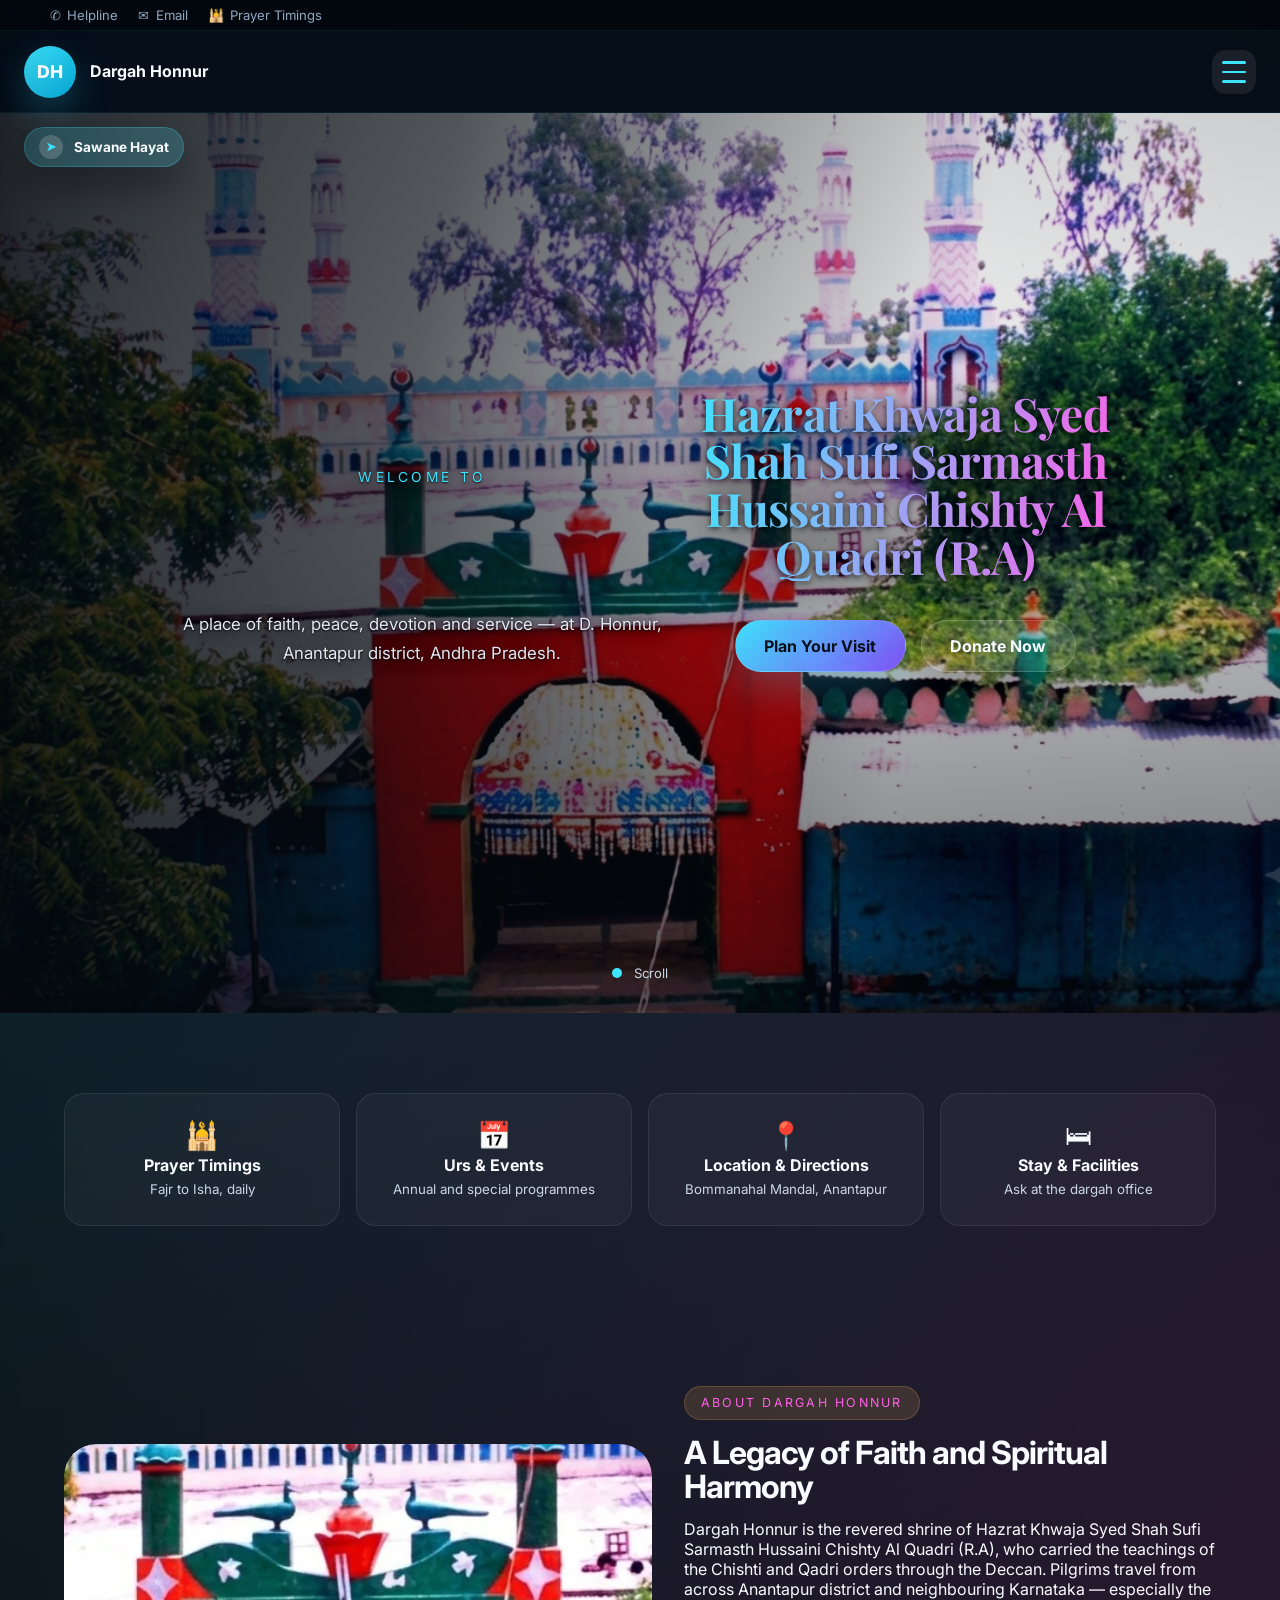
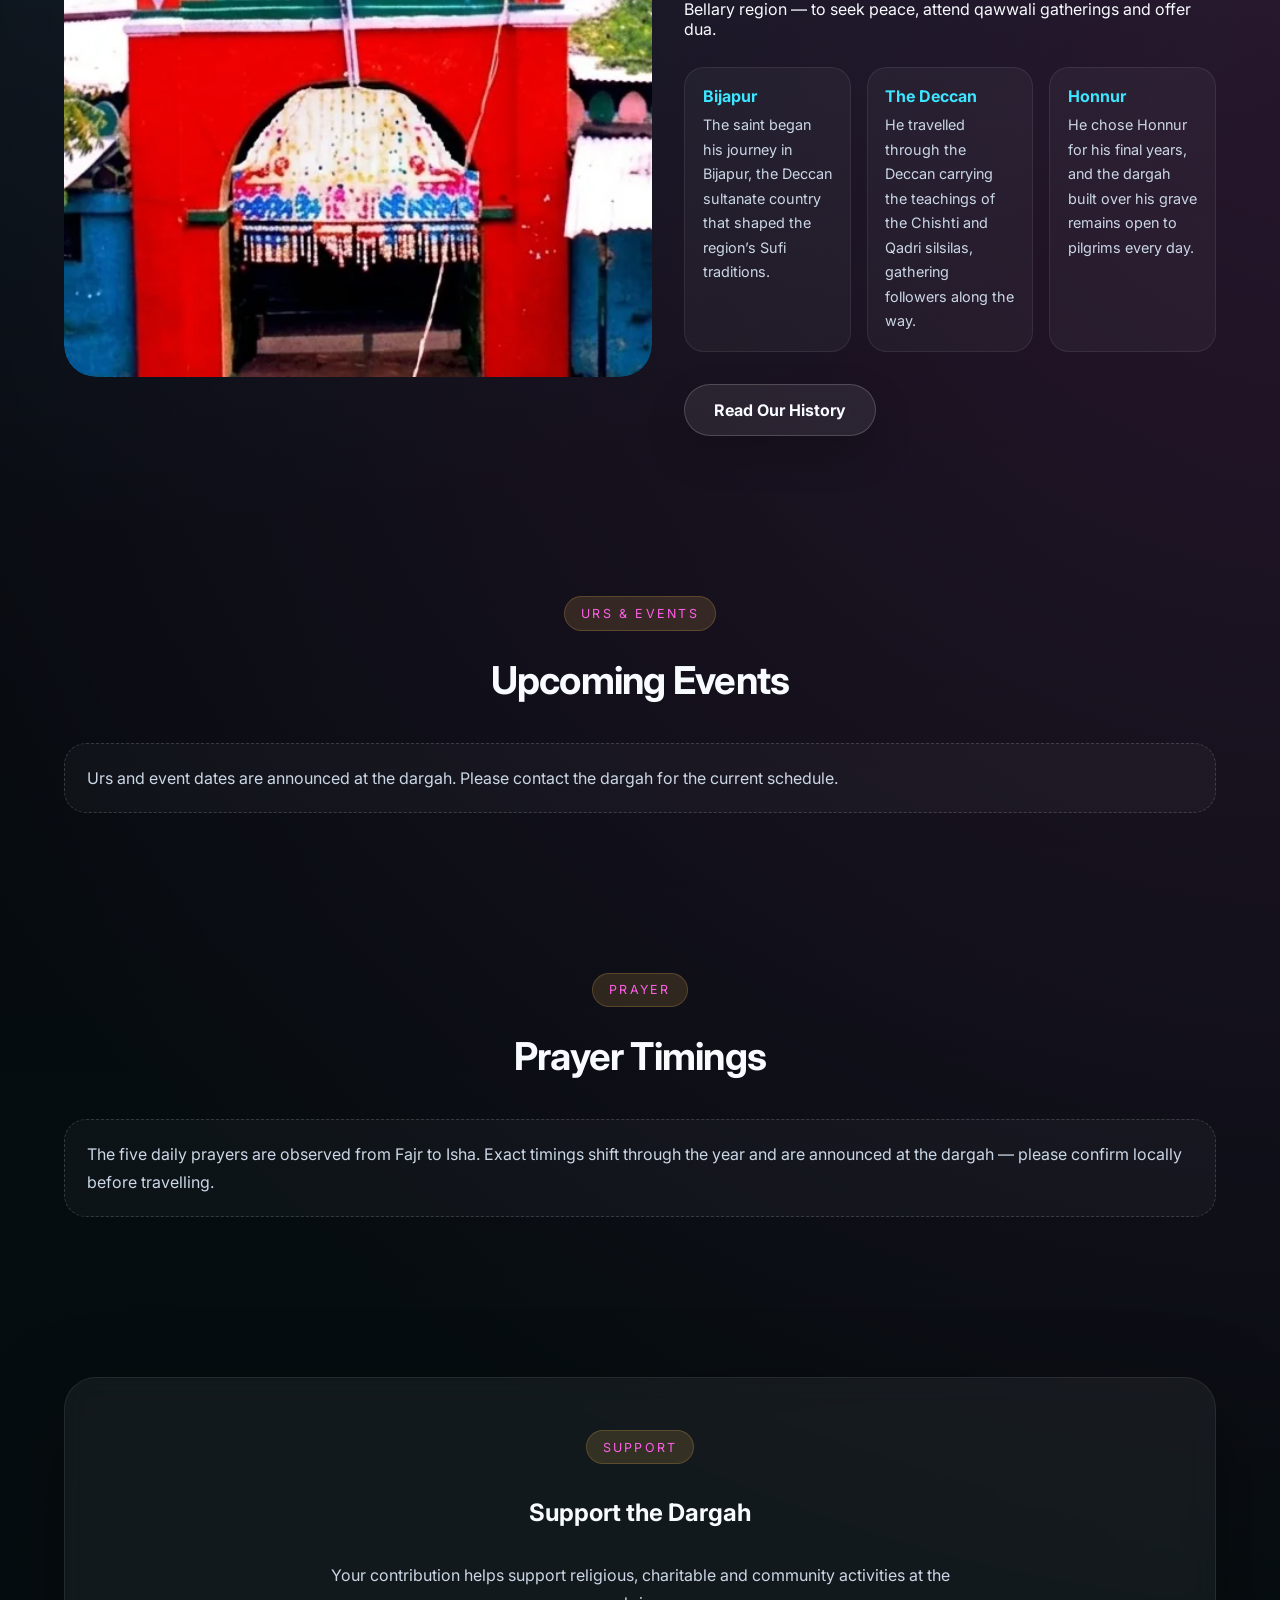
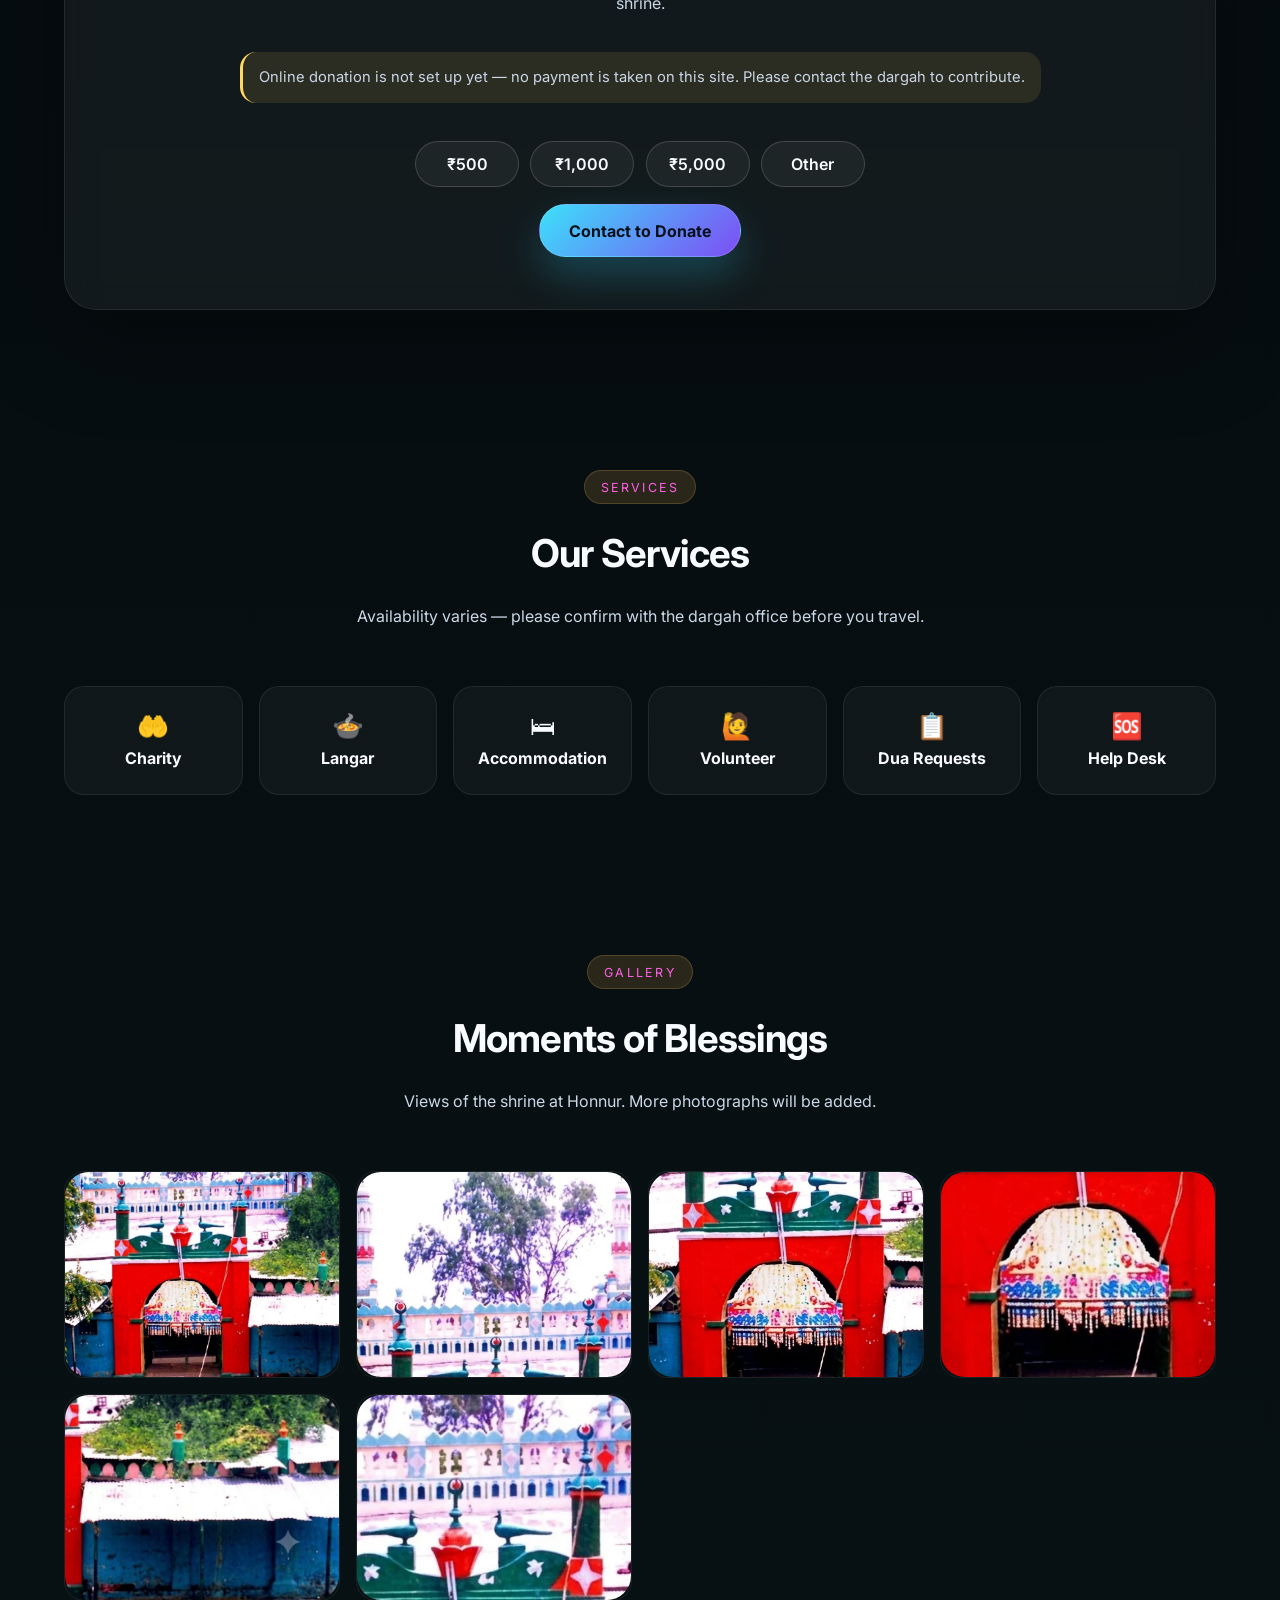
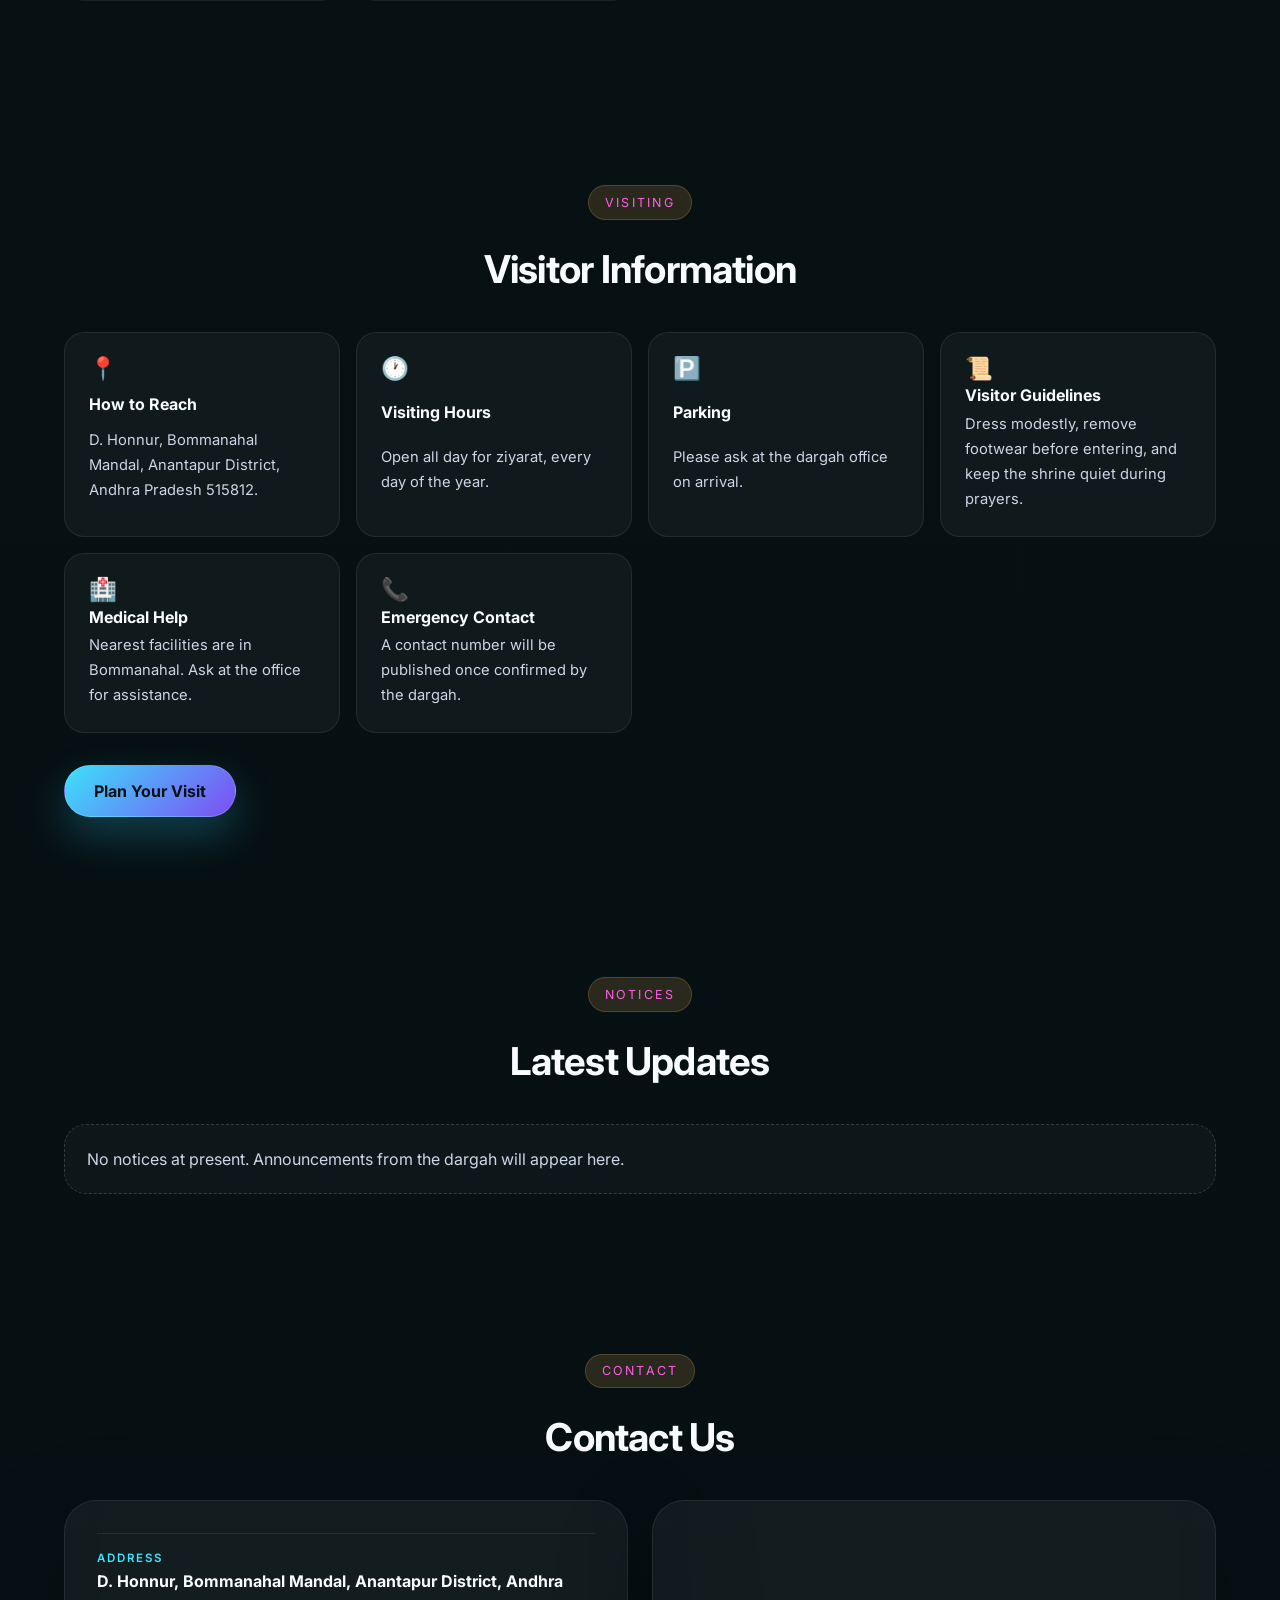
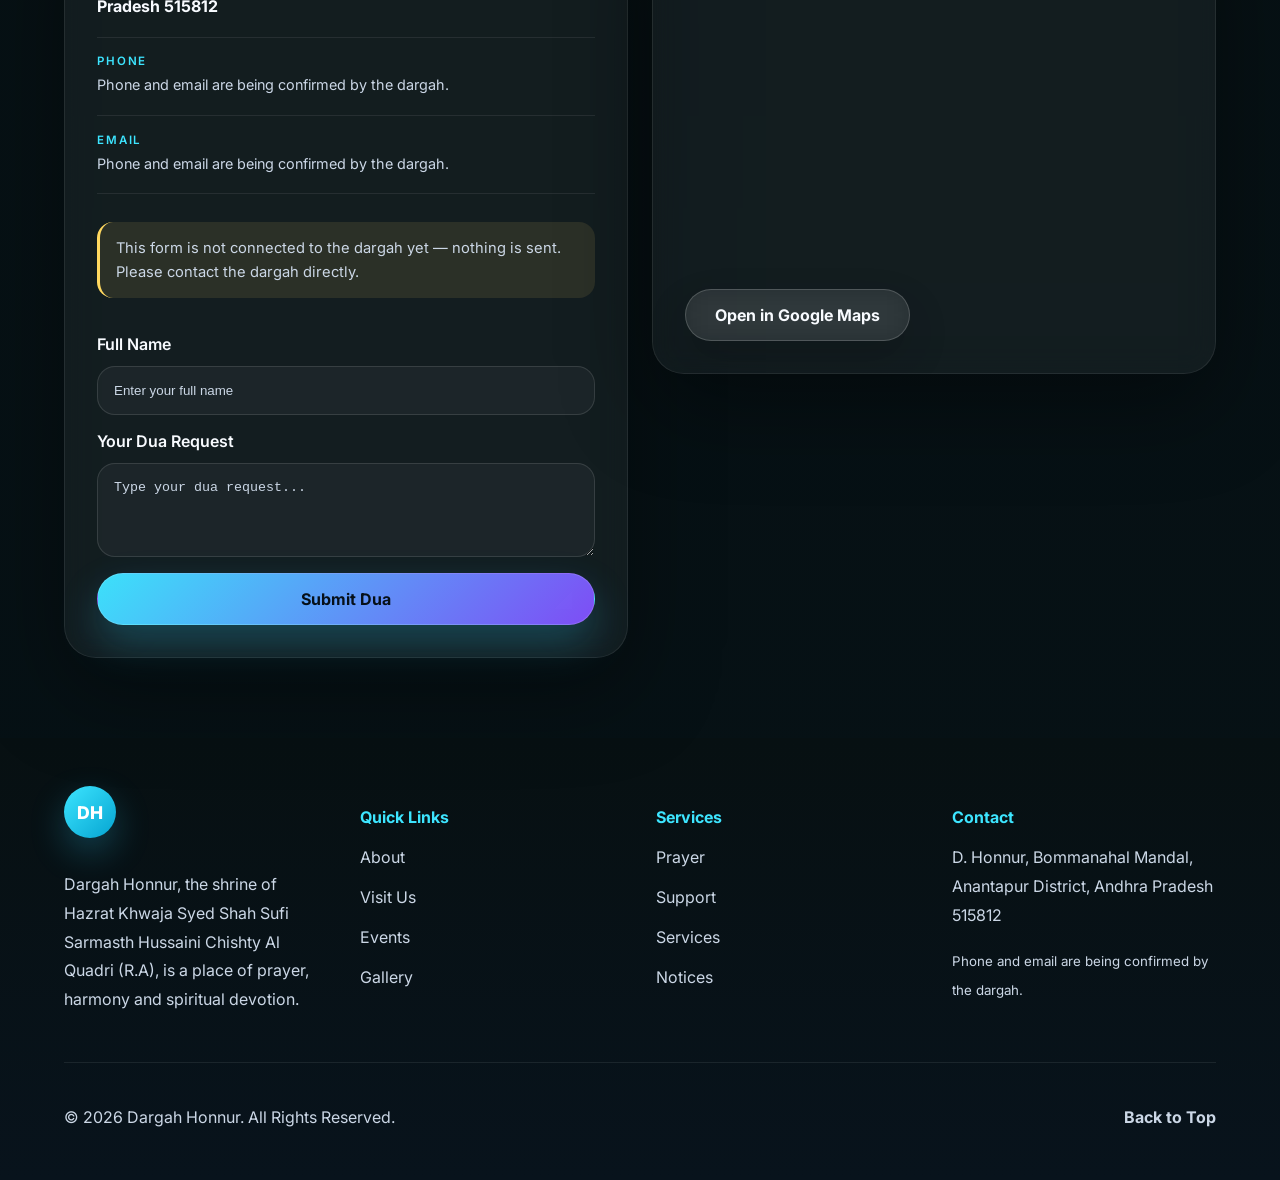
==== html/index.html @ fd3f73bd "Rebuild the home page to the full section skeleton Adds top bar, quick access, announcement, prayer " ====
<!DOCTYPE html>
<html lang="en" dir="ltr">
<head>
  <meta charset="UTF-8" />
  <meta name="viewport" content="width=device-width, initial-scale=1.0" />
  <title>Hazrat Khwaja Syed Shah Sufi Sarmasth Hussaini Chishty Al Quadri (R.A) | Dargah Honnur</title>
  <meta name="description" content="Dargah Honnur — the shrine of Hazrat Khwaja Syed Shah Sufi Sarmasth Hussaini Chishty Al Quadri (R.A) at D. Honnur, Bommanahal Mandal, Anantapur district, Andhra Pradesh." />
  <meta name="theme-color" content="#04070c" />
  <link rel="preconnect" href="https://fonts.googleapis.com" />
  <link rel="preconnect" href="https://fonts.gstatic.com" crossorigin />
  <link href="https://fonts.googleapis.com/css2?family=Inter:wght@400;500;600;700;800&family=Playfair+Display:wght@600;700;800&family=Noto+Naskh+Arabic:wght@400;500;600;700&family=Noto+Sans+Devanagari:wght@400;500;600;700&display=swap" rel="stylesheet" />
  <link rel="stylesheet" href="./assets/styles.css?v=24" />
  <link rel="stylesheet" href="./assets/effects.css?v=4" />
</head>
<body>
  <div class="scroll-progress" aria-hidden="true"></div>
  <div class="page-shell">

    <header class="site-header" id="top">
      <!-- ---------------------------------------------------------- top bar -->
      <div class="utility-bar">
        <div class="container utility-bar__inner">
          <nav class="utility-links" data-i18n-aria="ariaUtilityLinks" aria-label="Quick contact">
            <a href="#contact"><span aria-hidden="true">✆</span><span data-i18n="utilHelpline">Helpline</span></a>
            <a href="#contact"><span aria-hidden="true">✉</span><span data-i18n="utilEmail">Email</span></a>
            <a href="#prayer"><span aria-hidden="true">🕌</span><span data-i18n="utilPrayer">Prayer Timings</span></a>
          </nav>
          <nav class="lang-switch" data-i18n-aria="ariaLanguageSelection" aria-label="Language selection">
            <a href="#" class="lang-switch__link" data-lang="en" lang="en">English</a>
            <a href="#" class="lang-switch__link" data-lang="ur" lang="ur">اردو</a>
            <a href="#" class="lang-switch__link" data-lang="hi" lang="hi">हिंदी</a>
          </nav>
        </div>
      </div>

      <!-- ----------------------------------------------------------- header -->
      <div class="site-nav">
        <a class="brand" href="#top">
          <span class="logo-mark" aria-hidden="true">DH</span>
          <span class="brand-copy">
            <span class="brand-name" data-i18n="brandName">Dargah Honnur</span>
            <span class="brand-subtitle" data-i18n="brandTagline">Anantapur · Andhra Pradesh</span>
          </span>
        </a>

        <button class="menu-toggle" aria-expanded="false" aria-controls="mobileMenu" data-i18n-aria="ariaOpenMenu" aria-label="Open navigation menu">
          <span></span><span></span><span></span>
        </button>

        <nav class="nav-links" id="primaryMenu" data-i18n-aria="ariaPrimaryNavigation" aria-label="Primary navigation">
          <a class="nav-link" href="#home" data-i18n="navHome">Home</a>
          <a class="nav-link" href="#about" data-i18n="navAbout">About</a>
          <a class="nav-link" href="#visit" data-i18n="navVisit">Visit Us</a>
          <a class="nav-link" href="#prayer" data-i18n="navPrayer">Prayer</a>
          <a class="nav-link" href="#events" data-i18n="navEvents">Urs &amp; Events</a>
          <a class="nav-link" href="#gallery" data-i18n="navGallery">Gallery</a>
        </nav>

        <a class="nav-action btn btn-primary" href="#donate" data-i18n="donateNow">Donate Now</a>
      </div>

      <!-- ------------------------------------------------------ mobile menu -->
      <div class="mobile-menu" id="mobileMenu" aria-hidden="true">
        <div class="mobile-menu__panel">
          <div class="mobile-menu__header">
            <div class="brand mobile-brand">
              <span class="logo-mark" aria-hidden="true">DH</span>
              <span class="brand-copy">
                <span class="brand-name" data-i18n="brandName">Dargah Honnur</span>
                <span class="brand-subtitle" data-i18n="brandTagline">Anantapur · Andhra Pradesh</span>
              </span>
            </div>
            <button class="menu-toggle menu-toggle--close" aria-expanded="true" data-i18n-aria="ariaCloseMenu" aria-label="Close menu">
              <span></span><span></span><span></span>
            </button>
          </div>
          <nav class="mobile-nav" data-i18n-aria="ariaMobileNavigation" aria-label="Mobile navigation">
            <a class="mobile-nav__link" href="#home" data-i18n="navHome">Home</a>
            <a class="mobile-nav__link" href="#about" data-i18n="navAbout">About</a>
            <a class="mobile-nav__link" href="#visit" data-i18n="navVisit">Visit Us</a>
            <a class="mobile-nav__link" href="#prayer" data-i18n="navPrayer">Prayer</a>
            <a class="mobile-nav__link" href="#events" data-i18n="navEvents">Urs &amp; Events</a>
            <a class="mobile-nav__link" href="#services" data-i18n="navServices">Services</a>
            <a class="mobile-nav__link" href="#gallery" data-i18n="navGallery">Gallery</a>
            <a class="mobile-nav__link" href="#contact" data-i18n="navContact">Contact</a>
          </nav>
          <div class="mobile-menu__footer">
            <div class="mobile-menu__section">
              <span class="mobile-menu__section-title" data-i18n="mobileStoriesLabel">Spiritual Stories</span>
              <div class="mobile-sawane">
                <button class="mobile-sawane__item" type="button" data-item="sawane" data-i18n="sawaneItem1">Early Life and Blessings</button>
                <button class="mobile-sawane__item" type="button" data-item="karamat" data-i18n="sawaneItem2">Miracles and Karamat</button>
                <button class="mobile-sawane__item" type="button" data-item="heritage" data-i18n="sawaneItem3">Legacy of Service</button>
              </div>
            </div>
            <div class="mobile-menu__section">
              <span class="mobile-menu__section-title" data-i18n="mobileLanguageLabel">Language</span>
              <nav class="mobile-lang" data-i18n-aria="ariaLanguageSelection" aria-label="Language selection">
                <button class="mobile-lang__link" type="button" data-lang="en" lang="en">English</button>
                <button class="mobile-lang__link" type="button" data-lang="ur" lang="ur">اردو</button>
                <button class="mobile-lang__link" type="button" data-lang="hi" lang="hi">हिंदी</button>
              </nav>
            </div>
            <a class="btn btn-primary btn-block" href="#donate" data-i18n="donateNow">Donate Now</a>
          </div>
        </div>
        <button class="mobile-menu__overlay" type="button" data-i18n-aria="ariaCloseMenu" aria-label="Close menu"></button>
      </div>
    </header>

    <!-- Floating launcher: outside .site-nav because that element's
         backdrop-filter would become the containing block for position:fixed. -->
    <div class="nav-sawane">
      <button class="btn btn-secondary nav-sawane__btn" id="sawaneCta" type="button" aria-expanded="false" aria-controls="sawaneDropdown"><span class="btn-icon" aria-hidden="true">➤</span><span data-i18n="exploreSawane">Sawane Hayat</span></button>
      <div class="sawane-dropdown" id="sawaneDropdown" aria-hidden="true">
        <div class="sawane-dropdown__header">
          <strong data-i18n="sawaneDropdownTitle">Sawane Hayat</strong>
          <button class="sawane-dropdown__close" type="button" data-i18n-aria="ariaCloseSawane" aria-label="Close sawane list">×</button>
        </div>
        <ul class="sawane-list">
          <li><button class="sawane-list__item" type="button" data-item="sawane" data-i18n="sawaneItem1">Early Life and Blessings</button></li>
          <li><button class="sawane-list__item" type="button" data-item="karamat" data-i18n="sawaneItem2">Miracles and Karamat</button></li>
          <li><button class="sawane-list__item" type="button" data-item="heritage" data-i18n="sawaneItem3">Legacy of Service</button></li>
        </ul>
      </div>
    </div>

    <main>
      <!-- ------------------------------------------------------------- hero -->
      <section class="hero" id="home">
        <div class="hero__visual" aria-hidden="true"></div>
        <div class="hero__overlay"></div>
        <div class="hero__inner container">
          <span class="eyebrow" data-i18n="welcome">Welcome to</span>
          <h1 class="hero__title" data-i18n="heroTitle">Hazrat Khwaja Syed Shah Sufi Sarmasth Hussaini Chishty Al Quadri (R.A)</h1>
          <p class="hero__text" data-i18n="heroTagline">A place of faith, peace, devotion and service — at D. Honnur, Anantapur district, Andhra Pradesh.</p>
          <div class="hero__actions">
            <a class="btn btn-primary" href="#visit" data-i18n="planVisit">Plan Your Visit</a>
            <a class="btn btn-outline" href="#donate" data-i18n="donateNow">Donate Now</a>
          </div>
        </div>
        <a class="scroll-indicator" href="#quick" data-i18n-aria="ariaScrollAbout" aria-label="Scroll to quick access">
          <span class="scroll-indicator__dot"></span>
          <span data-i18n="scrollLabel">Scroll</span>
        </a>
      </section>

      <!-- ----------------------------------------------------- quick access -->
      <section class="section quick" id="quick">
        <div class="container">
          <div class="quick-grid stagger">
            <a class="quick-tile" href="#prayer">
              <span class="quick-tile__icon" aria-hidden="true">🕌</span>
              <strong data-i18n="quickPrayer">Prayer Timings</strong>
              <small data-i18n="quickPrayerNote">Fajr to Isha, daily</small>
            </a>
            <a class="quick-tile" href="#events">
              <span class="quick-tile__icon" aria-hidden="true">📅</span>
              <strong data-i18n="quickEvents">Urs &amp; Events</strong>
              <small data-i18n="quickEventsNote">Annual and special programmes</small>
            </a>
            <a class="quick-tile" href="#visit">
              <span class="quick-tile__icon" aria-hidden="true">📍</span>
              <strong data-i18n="quickLocation">Location &amp; Directions</strong>
              <small data-i18n="quickLocationNote">Bommanahal Mandal, Anantapur</small>
            </a>
            <a class="quick-tile" href="#services">
              <span class="quick-tile__icon" aria-hidden="true">🛏</span>
              <strong data-i18n="quickStay">Stay &amp; Facilities</strong>
              <small data-i18n="quickStayNote">Ask at the dargah office</small>
            </a>
          </div>
        </div>
      </section>

      <!-- ------------------------------------------------------------ about -->
      <section class="section about fade-up" id="about">
        <div class="container section-grid about-grid">
          <div class="about-media">
            <img src="./assets/images/shrine-gateway.webp" alt="The gateway of Dargah Honnur" width="500" height="533" loading="lazy" decoding="async" />
          </div>
          <div class="about-copy">
            <span class="section-label" data-i18n="labelAboutSection">About the Dargah</span>
            <h2 data-i18n="aboutHeading">A shrine of the Deccan</h2>
            <p data-i18n="aboutText">Dargah Honnur is the revered shrine of Hazrat Khwaja Syed Shah Sufi Sarmasth Hussaini Chishty Al Quadri (R.A), who carried the teachings of the Chishti and Qadri orders through the Deccan. Pilgrims travel from across Anantapur district and neighbouring Karnataka — especially the Bellary region — to seek peace, attend qawwali gatherings and offer dua.</p>
            <div class="journey stagger">
              <article><strong data-i18n="historyCard1Title">Bijapur</strong><p data-i18n="historyCard1Text">The saint began his journey in Bijapur, the Deccan sultanate country that shaped the region's Sufi traditions.</p></article>
              <article><strong data-i18n="historyCard2Title">The Deccan</strong><p data-i18n="historyCard2Text">He travelled through the Deccan carrying the teachings of the Chishti and Qadri silsilas, gathering followers along the way.</p></article>
              <article><strong data-i18n="historyCard3Title">Honnur</strong><p data-i18n="historyCard3Text">He chose Honnur for his final years, and the dargah built over his grave remains open to pilgrims every day.</p></article>
            </div>
            <button class="btn btn-outline" type="button" data-item="sawane" data-i18n="readHistory">Read Our History</button>
          </div>
        </div>
      </section>

      <!-- ----------------------------------------------------- announcement -->
      <!-- Hidden until ANNOUNCEMENT is set in script.js. -->
      <section class="section announcement" id="announcement" hidden>
        <div class="container">
          <div class="announce-card">
            <span class="announce-card__tag"><span class="announce-dot" aria-hidden="true"></span><span data-i18n="announceLabel">Important Announcement</span></span>
            <p class="announce-card__text" id="announceText"></p>
            <a class="btn btn-outline" href="#updates" data-i18n="viewAll">View All</a>
          </div>
        </div>
      </section>

      <!-- ----------------------------------------------------------- events -->
      <section class="section events fade-up" id="events">
        <div class="container">
          <div class="section-head">
            <span class="section-label" data-i18n="labelEventsSection">Urs &amp; Events</span>
            <h2 data-i18n="upcomingEvents">Upcoming Events &amp; Urs</h2>
          </div>
          <div class="event-grid" id="eventList" aria-live="polite"></div>
          <div class="event-pending" id="eventsEmpty">
            <p data-i18n="eventsPending">Urs and event dates are announced at the dargah. Please contact the dargah for the current schedule.</p>
          </div>
        </div>
      </section>

      <!-- ----------------------------------------------------------- prayer -->
      <section class="section prayer fade-up" id="prayer">
        <div class="container">
          <div class="section-head">
            <span class="section-label" data-i18n="labelPrayerSection">Prayer</span>
            <h2 data-i18n="prayerHeading">Prayer Timings</h2>
          </div>
          <div class="prayer-grid" id="prayerList"></div>
          <div class="event-pending" id="prayerEmpty">
            <p data-i18n="prayerPending">The five daily prayers are observed from Fajr to Isha. Exact timings shift through the year and are announced at the dargah — please confirm locally before travelling.</p>
          </div>
        </div>
      </section>

      <!-- ----------------------------------------------------------- donate -->
      <section class="section donate fade-up" id="donate">
        <div class="container">
          <div class="card-panel donate-panel">
            <span class="section-label" data-i18n="labelDonateSection">Support</span>
            <h2 data-i18n="donateHeading">Support the Dargah</h2>
            <p class="prose" data-i18n="donateText">Your contribution helps support religious, charitable and community activities at the shrine.</p>
            <p class="form-notice" data-i18n="donateNotice">Online donation is not set up yet — no payment is taken on this site. Please contact the dargah to contribute.</p>
            <div class="amount-row stagger" role="group" data-i18n-aria="ariaAmounts" aria-label="Suggested contribution">
              <button class="amount" type="button">₹500</button>
              <button class="amount" type="button">₹1,000</button>
              <button class="amount" type="button">₹5,000</button>
              <button class="amount" type="button" data-i18n="amountOther">Other</button>
            </div>
            <a class="btn btn-primary" href="#contact" data-i18n="contactToDonate">Contact to Donate</a>
          </div>
        </div>
      </section>

      <!-- --------------------------------------------------------- services -->
      <section class="section services fade-up" id="services">
        <div class="container">
          <div class="section-head">
            <span class="section-label" data-i18n="labelServicesSection">Services</span>
            <h2 data-i18n="servicesHeading">Our Services</h2>
            <p class="prose" data-i18n="servicesNote">Availability varies — please confirm with the dargah office before you travel.</p>
          </div>
          <div class="service-grid stagger">
            <article class="service"><span aria-hidden="true">🤲</span><strong data-i18n="svcCharity">Charity</strong></article>
            <article class="service"><span aria-hidden="true">🍲</span><strong data-i18n="svcLangar">Langar</strong></article>
            <article class="service"><span aria-hidden="true">🛏</span><strong data-i18n="svcStay">Accommodation</strong></article>
            <article class="service"><span aria-hidden="true">🙋</span><strong data-i18n="svcVolunteer">Volunteer</strong></article>
            <article class="service"><span aria-hidden="true">📋</span><strong data-i18n="svcRequests">Dua Requests</strong></article>
            <article class="service"><span aria-hidden="true">🆘</span><strong data-i18n="svcHelp">Help Desk</strong></article>
          </div>
        </div>
      </section>

      <!-- ---------------------------------------------------------- gallery -->
      <section class="section gallery fade-up" id="gallery">
        <div class="container">
          <div class="section-head">
            <span class="section-label" data-i18n="labelGallerySection">Gallery</span>
            <h2 data-i18n="galleryHeading">Photo Gallery</h2>
            <p class="prose" data-i18n="galleryNote">Views of the shrine at Honnur. More photographs will be added.</p>
          </div>
          <div class="gallery-grid stagger">
            <figure><img src="./assets/images/shrine-wide.webp" alt="Dargah Honnur seen from the approach" width="900" height="560" loading="lazy" decoding="async" /></figure>
            <figure><img src="./assets/images/shrine-minarets.webp" alt="Minarets and the decorated perimeter wall" width="760" height="350" loading="lazy" decoding="async" /></figure>
            <figure><img src="./assets/images/shrine-gateway.webp" alt="The gateway of Dargah Honnur" width="500" height="533" loading="lazy" decoding="async" /></figure>
            <figure><img src="./assets/images/shrine-entrance.webp" alt="The shrine entrance, hung with a floral curtain" width="340" height="400" loading="lazy" decoding="async" /></figure>
            <figure><img src="./assets/images/shrine-courtyard.webp" alt="Courtyard roofline at Dargah Honnur" width="596" height="423" loading="lazy" decoding="async" /></figure>
            <figure><img src="./assets/images/shrine-arcade.webp" alt="Decorated arcade above the shrine courtyard" width="620" height="250" loading="lazy" decoding="async" /></figure>
          </div>
        </div>
      </section>

      <!-- ----------------------------------------------------- visitor info -->
      <section class="section visit fade-up" id="visit">
        <div class="container">
          <div class="section-head">
            <span class="section-label" data-i18n="labelVisitSection">Visiting</span>
            <h2 data-i18n="visitHeading">Visitor Information</h2>
          </div>
          <div class="visit-grid stagger">
            <article class="visit-item"><span aria-hidden="true">📍</span><strong data-i18n="visitReach">How to Reach</strong><p data-i18n="visitReachText">D. Honnur, Bommanahal Mandal, Anantapur District, Andhra Pradesh 515812.</p></article>
            <article class="visit-item"><span aria-hidden="true">🕐</span><strong data-i18n="visitHours">Visiting Hours</strong><p data-i18n="visitHoursText">Open all day for ziyarat, every day of the year.</p></article>
            <article class="visit-item"><span aria-hidden="true">🅿️</span><strong data-i18n="visitParking">Parking</strong><p data-i18n="visitParkingText">Please ask at the dargah office on arrival.</p></article>
            <article class="visit-item"><span aria-hidden="true">📜</span><strong data-i18n="visitGuide">Visitor Guidelines</strong><p data-i18n="visitGuideText">Dress modestly, remove footwear before entering, and keep the shrine quiet during prayers.</p></article>
            <article class="visit-item"><span aria-hidden="true">🏥</span><strong data-i18n="visitMedical">Medical Help</strong><p data-i18n="visitMedicalText">Nearest facilities are in Bommanahal. Ask at the office for assistance.</p></article>
            <article class="visit-item"><span aria-hidden="true">📞</span><strong data-i18n="visitEmergency">Emergency Contact</strong><p data-i18n="visitEmergencyText">A contact number will be published once confirmed by the dargah.</p></article>
          </div>
          <a class="btn btn-primary" href="#contact" data-i18n="planVisit">Plan Your Visit</a>
        </div>
      </section>

      <!-- ---------------------------------------------------------- updates -->
      <section class="section updates fade-up" id="updates">
        <div class="container">
          <div class="section-head">
            <span class="section-label" data-i18n="labelUpdatesSection">Notices</span>
            <h2 data-i18n="updatesHeading">Latest Updates</h2>
          </div>
          <ul class="update-list" id="updateList" aria-live="polite"></ul>
          <div class="event-pending" id="updatesEmpty">
            <p data-i18n="updatesPending">No notices at present. Announcements from the dargah will appear here.</p>
          </div>
        </div>
      </section>

      <!-- ---------------------------------------------------------- contact -->
      <section class="section contact fade-up" id="contact">
        <div class="container">
          <div class="section-head">
            <span class="section-label" data-i18n="labelContactSection">Contact</span>
            <h2 data-i18n="contactHeading">Contact Us</h2>
          </div>
          <div class="contact-grid">
            <div class="card-panel">
              <dl class="facts">
                <div class="fact">
                  <dt data-i18n="contactAddressLabel">Address</dt>
                  <dd><strong data-i18n="contactAddress">D. Honnur, Bommanahal Mandal, Anantapur District, Andhra Pradesh 515812</strong></dd>
                </div>
                <div class="fact">
                  <dt data-i18n="contactPhoneLabel">Phone</dt>
                  <dd><small data-i18n="contactPending">Being confirmed by the dargah.</small></dd>
                </div>
                <div class="fact">
                  <dt data-i18n="contactEmailLabel">Email</dt>
                  <dd><small data-i18n="contactPending">Being confirmed by the dargah.</small></dd>
                </div>
              </dl>

              <form class="dua-form" id="duaForm">
                <p class="form-notice" data-i18n="duaNotice">This form is not connected to the dargah yet — nothing is sent. Please contact the dargah directly.</p>
                <div class="form-row">
                  <label for="fullName" data-i18n="labelFullName">Full Name</label>
                  <input id="fullName" name="fullName" type="text" placeholder="Enter your full name" data-i18n-placeholder="placeholderFullName" required />
                </div>
                <div class="form-row">
                  <label for="duaRequest" data-i18n="labelDuaRequest">Your Message</label>
                  <textarea id="duaRequest" name="duaRequest" rows="4" placeholder="Type your message..." data-i18n-placeholder="placeholderDuaRequest" required></textarea>
                </div>
                <button class="btn btn-primary" type="submit" data-i18n="submitDua">Send Message</button>
              </form>
            </div>

            <div class="card-panel map-panel">
              <iframe
                class="map-frame"
                title="Map showing Dargah Honnur, Bommanahal Mandal, Anantapur"
                src="https://www.google.com/maps?q=D.Honnur%2C%20Bommanahal%2C%20Anantapur%2C%20Andhra%20Pradesh%20515812&output=embed"
                loading="lazy"
                referrerpolicy="no-referrer-when-downgrade"
                allowfullscreen></iframe>
              <a class="btn btn-outline" href="https://www.google.com/maps/search/?api=1&query=D.Honnur%2C+Bommanahal%2C+Anantapur%2C+Andhra+Pradesh+515812" target="_blank" rel="noopener" data-i18n="openInMaps">Open in Google Maps</a>
            </div>
          </div>
        </div>
      </section>

      <div class="modal-overlay" id="detailModal" aria-hidden="true">
        <div class="modal-content" role="dialog" aria-modal="true" aria-labelledby="modalTitle">
          <button class="modal-close" type="button" data-i18n-aria="ariaCloseDetails" aria-label="Close details">×</button>
          <h3 id="modalTitle"></h3>
          <p id="modalText"></p>
        </div>
      </div>
    </main>

    <!-- ------------------------------------------------------------- footer -->
    <footer>
      <div class="container footer-grid stagger">
        <div class="footer-brand">
          <span class="logo-mark" aria-hidden="true">DH</span>
          <p data-i18n="footerAbout">Dargah Honnur, the shrine of Hazrat Khwaja Syed Shah Sufi Sarmasth Hussaini Chishty Al Quadri (R.A) — a place of prayer, harmony and devotion.</p>
        </div>
        <div>
          <h4 data-i18n="footerQuickLinks">Explore</h4>
          <ul>
            <li><a href="#about" data-i18n="navAbout">About</a></li>
            <li><a href="#visit" data-i18n="navVisit">Visit Us</a></li>
            <li><a href="#events" data-i18n="navEvents">Urs &amp; Events</a></li>
            <li><a href="#gallery" data-i18n="navGallery">Gallery</a></li>
          </ul>
        </div>
        <div>
          <h4 data-i18n="footerServices">Services</h4>
          <ul>
            <li><a href="#prayer" data-i18n="navPrayer">Prayer</a></li>
            <li><a href="#donate" data-i18n="labelDonateSection">Support</a></li>
            <li><a href="#services" data-i18n="navServices">Services</a></li>
            <li><a href="#updates" data-i18n="labelUpdatesSection">Notices</a></li>
          </ul>
        </div>
        <div>
          <h4 data-i18n="footerContact">Contact</h4>
          <p data-i18n="contactAddress">D. Honnur, Bommanahal Mandal, Anantapur District, Andhra Pradesh 515812</p>
          <p><small data-i18n="contactPending">Being confirmed by the dargah.</small></p>
        </div>
      </div>
      <div class="container footer-bottom">
        <p data-i18n="footerCopyright">© 2026 Dargah Honnur. All Rights Reserved.</p>
        <a class="back-to-top" href="#top" data-i18n="backToTop">Back to Top</a>
      </div>
    </footer>

    <button class="to-top" id="toTop" type="button" data-i18n-aria="backToTop" aria-label="Back to Top">↑</button>
  </div>

  <script src="./assets/script.js?v=23"></script>
  <script src="./assets/effects.js?v=3" defer></script>
</body>
</html>
---- html/assets/styles.css ----
﻿:root {
  --bg: #04070c;
  --bg-soft: #0d1829;
  --surface: rgba(255, 255, 255, 0.08);
  --surface-strong: rgba(255, 255, 255, 0.14);
  --surface-alt: rgba(255, 255, 255, 0.05);
  --text: #f8fbff;
  --text-secondary: #cbd7e6;
  --muted: #90a8c1;
  --primary: #3de5ff;
  --secondary: #ff5fe8;
  --accent: #ffd85f;
  --shadow: 0 32px 90px rgba(0, 0, 0, 0.38);
  --radius: 32px;
  --radius-sm: 20px;
  --transition: 0.28s ease;
  --glow: 0 0 32px rgba(61, 229, 255, 0.22);
}

* {
  box-sizing: border-box;
}

html {
  scroll-behavior: smooth;
}

body {
  margin: 0;
  min-height: 100vh;
  font-family: 'Inter', sans-serif;
  color: var(--text);
  background: radial-gradient(circle at top left, rgba(61, 229, 255, 0.18), transparent 20%), radial-gradient(circle at 75% 15%, rgba(255, 95, 232, 0.14), transparent 18%), linear-gradient(180deg, #04070c 0%, #071012 45%, #051219 100%);
  background-size: 140% 140%;
  animation: pulseBg 20s ease-in-out infinite alternate;
  overflow-x: hidden;
  position: relative;
}

body.menu-open {
  overflow: hidden;
}

img {
  display: block;
  max-width: 100%;
}

a {
  color: inherit;
  text-decoration: none;
}

button {
  font: inherit;
  border: none;
  background: none;
  cursor: pointer;
}

.page-shell {
  min-height: 100vh;
}

/* Floating launcher, pinned below the sticky header. Sits under the header
   (z-index 100) and the mobile drawer (101) so neither is ever obscured. */
.nav-sawane {
  position: fixed;
  top: 6rem;
  inset-inline-start: 1.5rem;
  z-index: 95;
  display: inline-flex;
}

/* .btn.<name> so this beats .btn-secondary, which is defined further down. */
.btn.nav-sawane__btn {
  white-space: nowrap;
  min-height: 40px;
  padding: 0.4rem 0.9rem;
  border-radius: 999px;
  font-size: 0.85rem;
  background: rgba(61, 229, 255, 0.18);
  border-color: rgba(61, 229, 255, 0.24);
  box-shadow: 0 18px 44px rgba(0, 0, 0, 0.42);
}

.nav-sawane__btn .btn-icon {
  width: 1.5rem;
  height: 1.5rem;
  font-size: 0.78rem;
}

.nav-action.btn {
  min-height: 40px;
  padding: 0.5rem 1.15rem;
  font-size: 0.88rem;
}

.sawane-dropdown {
  position: absolute;
  top: calc(100% + 0.75rem);
  /* the launcher hugs the leading edge, so the panel opens inward from there */
  inset-inline-start: 0;
  width: min(320px, calc(100vw - 3rem));
  background: rgba(4, 9, 16, 0.96);
  border: 1px solid rgba(61, 229, 255, 0.14);
  border-radius: 22px;
  box-shadow: 0 28px 70px rgba(0,0,0,0.28);
  padding: 1rem;
  display: none;
  z-index: 210;
  pointer-events: auto;
}

.sawane-dropdown.is-open {
  display: block;
}

.sawane-dropdown__header {
  display: flex;
  align-items: center;
  justify-content: space-between;
  gap: 0.75rem;
  margin-bottom: 0.85rem;
}

.sawane-dropdown__header strong {
  font-size: 0.96rem;
  color: var(--text);
}

.sawane-dropdown__close {
  width: 38px;
  height: 38px;
  border-radius: 50%;
  background: rgba(255,255,255,0.08);
  color: var(--text);
  border: 1px solid rgba(255,255,255,0.12);
}

.sawane-list {
  list-style: none;
  margin: 0;
  padding: 0;
  display: grid;
  gap: 0.75rem;
}

.sawane-list__item {
  width: 100%;
  text-align: left;
  padding: 0.85rem 1rem;
  border-radius: 16px;
  background: rgba(255,255,255,0.04);
  color: var(--text);
  border: 1px solid rgba(255,255,255,0.08);
  cursor: pointer;
  transition: background var(--transition), transform var(--transition);
}

.sawane-list__item:hover,
.sawane-list__item:focus-visible {
  background: rgba(61,229,255,0.12);
  transform: translateX(2px);
}

.lang-switch {
  display: flex;
  align-items: center;
  gap: 0.3rem;
  /* now the first of the trailing header controls */
  margin-inline-start: auto;
}

.lang-switch__link {
  display: inline-flex;
  align-items: center;
  justify-content: center;
  padding: 0.3rem 0.6rem;
  font-size: 0.82rem;
  border-radius: 999px;
  border: 1px solid rgba(255, 255, 255, 0.08);
  color: var(--text-secondary);
  background: rgba(255, 255, 255, 0.04);
  transition: background var(--transition), border-color var(--transition), color var(--transition), transform var(--transition);
}

.lang-switch__link:hover,
.lang-switch__link:focus-visible {
  color: var(--text);
  background: rgba(61, 229, 255, 0.18);
  border-color: rgba(61, 229, 255, 0.24);
  transform: translateY(-1px);
}

.lang-switch__link.active {
  color: #fff;
  background: linear-gradient(135deg, rgba(61, 229, 255, 0.24), rgba(255, 95, 232, 0.22));
  border-color: rgba(61, 229, 255, 0.28);
  box-shadow: 0 0 24px rgba(61, 229, 255, 0.18);
}

.site-header {
  position: sticky;
  top: 0;
  z-index: 100;
}

.site-nav {
  display: flex;
  align-items: center;
  justify-content: space-between;
  flex-wrap: wrap;
  gap: 0.7rem;
  row-gap: 0.75rem;
  padding: 0.9rem 1.5rem;
  background: rgba(6, 13, 24, 0.94);
  border-bottom: 1px solid rgba(48, 213, 255, 0.08);
  backdrop-filter: blur(18px);
}

.brand {
  display: flex;
  align-items: center;
  gap: 0.9rem;
}

.logo-mark {
  width: 52px;
  height: 52px;
  border-radius: 50%;
  display: grid;
  place-items: center;
  color: #fff;
  font-weight: 800;
  font-size: 1.1rem;
  background: linear-gradient(135deg, var(--primary), #05a4d1);
  box-shadow: 0 14px 35px rgba(48, 213, 255, 0.25);
}

.brand-copy {
  display: flex;
  flex-direction: column;
  line-height: 1.05;
}

.brand-name {
  font-weight: 700;
}

.brand-subtitle {
  font-size: 0.92rem;
  color: var(--muted);
}

.nav-links {
  display: flex;
  align-items: center;
  justify-content: center;
  gap: 0.35rem;
  flex-wrap: wrap;
  flex: 1 1 auto;
}

.nav-link {
  font-weight: 500;
  color: var(--text-secondary);
  padding: 0.6rem 0.7rem;
  border-radius: 999px;
  transition: color var(--transition), background var(--transition), transform var(--transition);
}

.nav-link:hover,
.nav-link:focus-visible {
  color: var(--primary);
  transform: translateY(-1px);
  background: rgba(48, 213, 255, 0.08);
}

.nav-action {
  display: inline-flex;
  white-space: nowrap;
}

.btn {
  display: inline-flex;
  align-items: center;
  justify-content: center;
  min-height: 48px;
  gap: 0.65rem;
  padding: 0.95rem 1.8rem;
  border-radius: 999px;
  font-weight: 700;
  transition: transform var(--transition), box-shadow var(--transition), background var(--transition), border-color var(--transition);
  position: relative;
  overflow: hidden;
  background: rgba(255, 255, 255, 0.08);
  border: 1px solid rgba(255, 255, 255, 0.14);
  backdrop-filter: blur(14px);
  box-shadow: 0 18px 40px rgba(0,0,0,0.18);
}

.btn:focus-visible {
  outline: 3px solid rgba(61, 229, 255, 0.6);
  outline-offset: 3px;
}

.btn::before {
  content: '';
  position: absolute;
  inset: 0;
  background: rgba(255, 255, 255, 0.14);
  opacity: 0;
  transition: opacity var(--transition);
}

.btn:hover {
  transform: translateY(-2px) scale(1.03);
  box-shadow: 0 30px 80px rgba(61, 229, 255, 0.22);
}

.btn:hover::before {
  opacity: 0.3;
}

.btn-primary {
  background: linear-gradient(135deg, rgba(61, 229, 255, 0.98), rgba(131, 80, 255, 0.96));
  color: #061019;
  box-shadow: 0 18px 40px rgba(48, 213, 255, 0.24);
}

.btn-primary:hover,
.btn-primary:focus-visible {
  box-shadow: 0 28px 64px rgba(48, 213, 255, 0.32);
}

.btn-outline {
  border: 1px solid rgba(255, 255, 255, 0.18);
  color: var(--text);
  background: rgba(255, 255, 255, 0.08);
}

.btn-outline:hover,
.btn-outline:focus-visible {
  background: rgba(255, 255, 255, 0.1);
}

.btn-ghost {
  color: var(--text);
  background: rgba(255, 255, 255, 0.06);
  border: 1px solid rgba(255, 255, 255, 0.12);
}

.btn-secondary {
  background: rgba(255, 255, 255, 0.12);
  color: var(--text);
  border: 1px solid rgba(255, 255, 255, 0.18);
  box-shadow: inset 0 0 0 1px rgba(255, 255, 255, 0.04);
}

.btn-secondary:hover,
.btn-secondary:focus-visible {
  background: rgba(61, 229, 255, 0.12);
  transform: translateY(-2px) scale(1.02);
  box-shadow: 0 25px 55px rgba(61, 229, 255, 0.14);
}

.btn-icon {
  display: inline-flex;
  align-items: center;
  justify-content: center;
  width: 1.85rem;
  height: 1.85rem;
  border-radius: 50%;
  background: rgba(255, 255, 255, 0.18);
  color: var(--primary);
  font-size: 0.95rem;
}

.btn-secondary:hover .btn-icon,
.btn-secondary:focus-visible .btn-icon {
  background: rgba(255, 255, 255, 0.28);
}

.btn-ghost:hover,
.btn-ghost:focus-visible {
  background: rgba(255, 255, 255, 0.12);
}

.menu-toggle {
  display: none;
  width: 44px;
  min-width: 44px;
  height: 44px;
  flex-direction: column;
  justify-content: center;
  gap: 7px;
  background: rgba(255, 255, 255, 0.08);
  border-radius: 14px;
  padding: 0.6rem;
  transition: transform var(--transition), background var(--transition);
}

.menu-toggle span {
  width: 100%;
  height: 2.5px;
  border-radius: 999px;
  background: var(--primary);
  transition: transform var(--transition), opacity var(--transition);
}

.menu-toggle:hover,
.menu-toggle:focus-visible {
  transform: scale(1.02);
  background: rgba(255, 255, 255, 0.12);
}

.menu-toggle.active span:nth-child(1) {
  transform: translateY(7px) rotate(45deg);
}

.menu-toggle.active span:nth-child(2) {
  opacity: 0;
}

.menu-toggle.active span:nth-child(3) {
  transform: translateY(-7px) rotate(-45deg);
}

.hero {
  position: relative;
  min-height: 100vh;
  display: grid;
  align-items: center;
  overflow: hidden;
  padding: 4rem 0 6rem;
}

.hero::before {
  content: '';
  position: absolute;
  inset: 0;
  /* screen blend washes out a full-brightness photo, so keep it faint */
  background: radial-gradient(circle at 20% 15%, rgba(61, 229, 255, 0.1), transparent 18%), radial-gradient(circle at 78% 25%, rgba(255, 95, 232, 0.07), transparent 20%);
  pointer-events: none;
  mix-blend-mode: screen;
}

.hero__visual,
.hero__overlay {
  position: absolute;
  inset: 0;
}

.hero__visual {
  /* user banner for hero background (use Banner.png if present) */
  background-image: url('./images/Banner.png');
  background-size: cover;
  background-position: center;
  background-repeat: no-repeat;
  /* shown at full brightness — legibility comes from the localised scrim below
     plus the text's own shadows, not from dimming the whole photograph */
  filter: saturate(1.06) contrast(1.04);
  /* no base transform: at scale(1) `cover` fits the viewport exactly, so the
     only crop is the aspect-ratio difference */
  animation: heroPulse 22s ease-in-out infinite alternate;
}

/* Localised scrim: enough behind the copy to read against, then clearing away
   almost entirely so the shrine is seen at full strength. */
.hero__overlay {
  background:
    linear-gradient(100deg, rgba(4, 10, 16, 0.86) 0%, rgba(4, 10, 16, 0.66) 32%, rgba(4, 10, 16, 0.34) 52%, rgba(4, 10, 16, 0.08) 70%, rgba(4, 10, 16, 0.12) 100%),
    linear-gradient(180deg, rgba(4, 10, 16, 0.1) 0%, rgba(4, 10, 16, 0) 28%, rgba(4, 10, 16, 0.55) 100%);
}

.hero__inner {
  position: relative;
  z-index: 1;
  display: grid;
  grid-template-columns: minmax(0, 1.1fr) minmax(0, 0.9fr);
  align-items: center;
  gap: clamp(2rem, 4vw, 4rem);
}

.hero__copy {
  max-width: 40rem;
}

.eyebrow {
  display: inline-flex;
  margin-bottom: 1rem;
  color: var(--primary);
  font-size: 0.86rem;
  letter-spacing: 0.24em;
  text-transform: uppercase;
}

.hero__title {
  margin: 0;
  font-family: 'Playfair Display', serif;
  font-size: clamp(2.4rem, 3.6vw, 4.15rem);
  line-height: 1.04;
  letter-spacing: -0.02em;
  background: linear-gradient(100deg, var(--primary), var(--secondary));
  -webkit-background-clip: text;
  background-clip: text;
  -webkit-text-fill-color: transparent;
  /* text-shadow would show through the transparent fill; drop-shadow traces
     the glyph outline instead, so the gradient stays readable on the photo */
  filter: drop-shadow(0 2px 3px rgba(0, 0, 0, 0.7)) drop-shadow(0 4px 22px rgba(0, 0, 0, 0.75));
}

/* tight shadow for edge definition, wide one to lift off busy detail */
.eyebrow,
.hero__text {
  text-shadow: 0 1px 2px rgba(0, 0, 0, 0.95), 0 2px 16px rgba(0, 0, 0, 0.8);
}

.hero__text {
  max-width: 46ch;
  margin: 1.4rem 0 2.25rem;
  color: rgba(238, 243, 255, 0.95);
  font-size: 1.05rem;
  line-height: 1.75;
}

.hero__actions {
  display: flex;
  flex-wrap: wrap;
  align-items: center;
  gap: 0.9rem;
  animation: floatUp 0.9s ease-out both;
}

/* Practical details a pilgrim actually needs, paired with the hero copy. */
.visit-card {
  display: grid;
  gap: 1.35rem;
  padding: 1.85rem;
  border-radius: var(--radius);
  background: rgba(6, 13, 22, 0.74);
  border: 1px solid rgba(255, 255, 255, 0.1);
  backdrop-filter: blur(22px);
  box-shadow: 0 40px 110px rgba(0, 0, 0, 0.45);
}

.visit-card__status {
  display: inline-flex;
  align-items: center;
  gap: 0.55rem;
  justify-self: start;
  margin: 0;
  padding: 0.5rem 0.95rem;
  border-radius: 999px;
  background: rgba(74, 222, 128, 0.12);
  border: 1px solid rgba(74, 222, 128, 0.24);
  color: var(--text-secondary);
  font-size: 0.82rem;
}

.visit-card__pulse {
  width: 8px;
  height: 8px;
  border-radius: 50%;
  background: #4ade80;
  box-shadow: 0 0 0 0 rgba(74, 222, 128, 0.55);
  animation: statusPulse 2.4s ease-out infinite;
}

@keyframes statusPulse {
  to {
    box-shadow: 0 0 0 11px rgba(74, 222, 128, 0);
  }
}

.visit-card__list {
  margin: 0;
}

.visit-card__row {
  display: grid;
  gap: 0.3rem;
  padding: 1rem 0;
  border-top: 1px solid rgba(255, 255, 255, 0.08);
}

.visit-card__row:first-child {
  padding-top: 0;
  border-top: none;
}

.visit-card__row:last-child {
  padding-bottom: 0;
}

.visit-card__row dt {
  color: var(--primary);
  font-size: 0.72rem;
  letter-spacing: 0.16em;
  text-transform: uppercase;
}

.visit-card__row dd {
  display: grid;
  gap: 0.2rem;
  margin: 0;
}

.visit-card__row strong {
  font-size: 1.05rem;
  line-height: 1.4;
  color: #f9fbff;
}

.visit-card__row small {
  color: var(--text-secondary);
  font-size: 0.85rem;
}

.scroll-indicator {
  position: absolute;
  left: 50%;
  bottom: 2rem;
  transform: translateX(-50%);
  display: flex;
  align-items: center;
  gap: 0.75rem;
  color: var(--text-secondary);
  font-size: 0.82rem;
  text-decoration: none;
}

.scroll-indicator__dot {
  width: 10px;
  height: 10px;
  border-radius: 50%;
  background: var(--primary);
  animation: pulse 1.4s infinite ease-in-out alternate;
}

.section {
  padding: 5rem 2rem;
}

.container {
  width: min(1180px, calc(100% - 4rem));
  margin: 0 auto;
}

.section-grid {
  display: grid;
  gap: 2rem;
}

.about-grid {
  grid-template-columns: 1.05fr 0.95fr;
  align-items: center;
}

.about-media img,
.history-media img,
.biography-media img,
.video-card img,
.donate-image img,
.testimonial-avatar img {
  width: 100%;
  border-radius: var(--radius);
  object-fit: cover;
  box-shadow: 0 24px 70px rgba(0, 0, 0, 0.2);
}

@keyframes floatUp {
  from {
    opacity: 0;
    transform: translateY(18px);
  }
  to {
    opacity: 1;
    transform: translateY(0);
  }
}

.info-panel {
  position: fixed;
  left: 1.5rem;
  top: 6rem;
  width: 320px;
  max-height: calc(100vh - 8rem);
  background: rgba(4, 9, 16, 0.95);
  border: 1px solid rgba(61, 229, 255, 0.12);
  backdrop-filter: blur(20px);
  border-radius: 28px;
  padding: 1.5rem;
  box-shadow: 0 36px 80px rgba(0, 0, 0, 0.28);
  transform: translateX(-120%);
  transition: transform 0.35s ease;
  z-index: 120;
}

.info-panel.is-open {
  transform: translateX(0);
}

.info-panel__header {
  display: flex;
  align-items: flex-start;
  justify-content: space-between;
  gap: 1rem;
  margin-bottom: 1.2rem;
}

.info-panel__header h3 {
  margin: 0;
  font-size: 1.05rem;
}

.panel-close,
.modal-close {
  width: 40px;
  height: 40px;
  display: grid;
  place-items: center;
  border-radius: 50%;
  color: var(--text);
  background: rgba(255, 255, 255, 0.06);
  border: 1px solid rgba(255, 255, 255, 0.1);
  font-size: 1.45rem;
}

.info-panel__list {
  display: grid;
  gap: 0.9rem;
}

.info-item {
  text-align: left;
  width: 100%;
  padding: 1rem 1.1rem;
  border-radius: 18px;
  border: 1px solid rgba(61, 229, 255, 0.14);
  background: rgba(255, 255, 255, 0.03);
  color: var(--text);
  font-weight: 600;
  cursor: pointer;
  transition: background var(--transition), border-color var(--transition);
}

.info-item:hover,
.info-item:focus-visible {
  background: rgba(61, 229, 255, 0.12);
  border-color: rgba(61, 229, 255, 0.24);
}

.info-panel__footer {
  margin-top: 1.2rem;
  font-size: 0.95rem;
  color: var(--text-secondary);
}

.modal-overlay {
  position: fixed;
  inset: 0;
  background: rgba(0, 0, 0, 0.7);
  display: none;
  align-items: center;
  justify-content: center;
  padding: 1.5rem;
  z-index: 130;
}

.modal-overlay.is-open {
  display: flex;
}

.modal-content {
  width: min(520px, 100%);
  background: rgba(4, 9, 16, 0.96);
  border-radius: 28px;
  border: 1px solid rgba(61, 229, 255, 0.17);
  box-shadow: 0 40px 120px rgba(0, 0, 0, 0.35);
  padding: 2rem;
  position: relative;
}

.modal-content h3 {
  margin: 0 0 1rem;
  font-size: 1.4rem;
}

.modal-content p {
  margin: 0;
  line-height: 1.85;
  color: var(--text-secondary);
}

.modal-close {
  position: absolute;
  top: 1rem;
  right: 1rem;
}

@media (max-width: 900px) {
  .info-panel {
    width: 100%;
    left: 0;
    top: 0;
    border-radius: 0;
    max-height: 100vh;
  }
}

@media (max-width: 700px) {
  .hero__actions {
    flex-direction: column;
    align-items: stretch;
  }
}

.donate-image {
  margin: 1.5rem 0 1.3rem;
  border-radius: var(--radius);
  overflow: hidden;
  box-shadow: 0 24px 60px rgba(0, 0, 0, 0.22);
}

.testimonial-avatar {
  width: 72px;
  height: 72px;
  border-radius: 50%;
  overflow: hidden;
  margin-bottom: 1.2rem;
  border: 2px solid rgba(61, 229, 255, 0.3);
}

.about-copy h2,
.history-copy h2,
.biography-copy h2,
.gallery h3,
.request-panel h3,
.testimonial-panel h3 {
  margin: 0 0 1rem;
  font-size: clamp(2rem, 2.5vw, 3rem);
  letter-spacing: -0.03em;
  line-height: 1.05;
}

.section-label {
  display: inline-flex;
  align-items: center;
  justify-content: center;
  padding: 0.55rem 1rem;
  border-radius: 999px;
  background: rgba(255, 191, 89, 0.14);
  border: 1px solid rgba(255, 191, 89, 0.2);
  color: var(--secondary);
  font-size: 0.78rem;
  letter-spacing: 0.18em;
  text-transform: uppercase;
  margin-bottom: 1rem;
}

.history-grid {
  grid-template-columns: 0.95fr 1.05fr;
  align-items: center;
}

.history-cards {
  display: grid;
  grid-template-columns: repeat(3, minmax(0, 1fr));
  gap: 1rem;
  margin: 2rem 0 2.2rem;
}

.info-card,
.card-panel,
.testimonial,
.qr-frame {
  background: rgba(255, 255, 255, 0.05);
  border: 1px solid rgba(255, 255, 255, 0.08);
  border-radius: var(--radius);
}

.info-card {
  padding: 1.55rem;
  transition: transform var(--transition), border-color var(--transition), box-shadow var(--transition);
}

.info-card:hover {
  transform: translateY(-3px);
  border-color: rgba(48, 213, 255, 0.18);
  box-shadow: 0 20px 50px rgba(0, 0, 0, 0.16);
}

.info-card strong {
  display: block;
  margin-bottom: 0.8rem;
  color: var(--primary);
}

.info-card p {
  margin: 0;
  line-height: 1.75;
  color: var(--text-secondary);
}

.card-panel {
  padding: 2rem;
  box-shadow: var(--shadow);
  backdrop-filter: blur(14px);
}

.card-panel:hover {
  transform: translateY(-3px);
}

.events-grid {
  grid-template-columns: 1fr 0.95fr;
}

.event-list {
  display: grid;
  gap: 1rem;
  margin: 1.5rem 0 2rem;
}

.event-list article {
  display: flex;
  gap: 1rem;
  align-items: center;
  padding: 1rem 1.2rem;
  border-radius: 22px;
  background: rgba(255, 255, 255, 0.04);
  border: 1px solid rgba(255, 255, 255, 0.08);
  transition: transform var(--transition), background var(--transition);
}

.event-list article:hover {
  transform: translateX(8px);
  background: rgba(255, 255, 255, 0.08);
}

.event-date {
  min-width: 72px;
  min-height: 72px;
  display: grid;
  place-items: center;
  border-radius: 22px;
  background: rgba(48, 213, 255, 0.14);
  color: var(--primary);
  font-weight: 700;
  border: 1px solid rgba(48, 213, 255, 0.2);
}

.live-card .video-card {
  position: relative;
  border-radius: var(--radius);
  overflow: hidden;
  margin-bottom: 1.75rem;
}

.live-badge {
  position: absolute;
  top: 1.2rem;
  left: 1.2rem;
  padding: 0.55rem 0.9rem;
  border-radius: 999px;
  background: #d94c4c;
  color: #fff;
  font-size: 0.82rem;
  z-index: 1;
}

.play-button {
  position: absolute;
  inset: 0;
  margin: auto;
  width: 72px;
  height: 72px;
  border-radius: 50%;
  background: rgba(6, 13, 24, 0.84);
  box-shadow: 0 16px 38px rgba(0, 0, 0, 0.28);
}

.play-button::before {
  content: '';
  position: absolute;
  left: 50%;
  top: 50%;
  transform: translate(-40%, -50%);
  border-top: 12px solid transparent;
  border-bottom: 12px solid transparent;
  border-left: 18px solid #fff;
}

.play-button:hover,
.play-button:focus-visible {
  transform: scale(1.05);
}

.bio-points {
  display: grid;
  grid-template-columns: repeat(3, minmax(0, 1fr));
  gap: 1rem;
  margin-bottom: 1.75rem;
}

.bio-points article {
  padding: 1.25rem;
  transition: transform var(--transition), border-color var(--transition), box-shadow var(--transition);
}

.bio-points article:hover {
  transform: translateY(-2px);
  border-color: rgba(48, 213, 255, 0.18);
  box-shadow: 0 18px 42px rgba(0, 0, 0, 0.14);
}

.bio-points strong {
  display: block;
  margin-bottom: 0.85rem;
  color: var(--primary);
}

.bio-points p {
  margin: 0;
  color: var(--text-secondary);
  line-height: 1.78;
}

.gallery-header {
  display: flex;
  align-items: center;
  justify-content: space-between;
  gap: 1rem;
  flex-wrap: wrap;
}

.gallery-tabs {
  display: flex;
  flex-wrap: wrap;
  gap: 0.75rem;
}

.gallery-tab {
  border: 1px solid rgba(255, 255, 255, 0.12);
  background: rgba(255, 255, 255, 0.04);
  padding: 0.8rem 1.1rem;
  border-radius: 999px;
  color: var(--text-secondary);
  transition: transform var(--transition), border-color var(--transition), background var(--transition), color var(--transition);
}

.gallery-tab:hover,
.gallery-tab:focus-visible {
  transform: translateY(-1px);
  background: rgba(255, 255, 255, 0.1);
  border-color: rgba(48, 213, 255, 0.2);
}

.gallery-tab.active {
  background: linear-gradient(135deg, var(--primary), #0aa9d4);
  color: #061019;
  border-color: transparent;
}

.gallery-grid {
  display: grid;
  grid-template-columns: repeat(3, minmax(0, 1fr));
  gap: 1rem;
  margin: 2rem 0 1.5rem;
}

.gallery-grid img {
  border-radius: 24px;
  transform: translateZ(0);
  transition: transform var(--transition), box-shadow var(--transition);
}

.gallery-grid img:hover {
  transform: scale(1.04);
  box-shadow: 0 18px 44px rgba(0, 0, 0, 0.18);
}

.request-donate-grid {
  grid-template-columns: 1fr 1fr;
}

.request-panel,
.donate-panel {
  padding: 2rem;
}

.dua-form {
  display: grid;
  gap: 1rem;
}

.form-row {
  display: grid;
  gap: 0.75rem;
}

.form-row label {
  font-weight: 600;
}

.form-row input,
.form-row textarea {
  width: 100%;
  border-radius: 18px;
  border: 1px solid rgba(255, 255, 255, 0.12);
  background: rgba(255, 255, 255, 0.04);
  color: var(--text);
  padding: 1rem 1rem;
  transition: border-color var(--transition), background var(--transition);
}

.form-row input::placeholder,
.form-row textarea::placeholder {
  color: var(--text-secondary);
}

.form-row input:focus,
.form-row textarea:focus {
  outline: none;
  border-color: rgba(48, 213, 255, 0.4);
  background: rgba(255, 255, 255, 0.08);
}

.qr-card {
  display: flex;
  justify-content: center;
}

.qr-frame {
  width: min(100%, 320px);
  padding: 1.4rem;
  text-align: center;
}

.qr-frame h3 {
  margin: 0;
  font-size: 1.05rem;
}

.testimonial-panel {
  padding: 2rem;
}

.testimonial-slider {
  display: grid;
  grid-template-columns: auto 1fr auto;
  gap: 1rem;
  align-items: center;
}

.slide-btn {
  width: 54px;
  height: 54px;
  border-radius: 50%;
  background: rgba(255, 255, 255, 0.08);
  color: var(--text);
  display: grid;
  place-items: center;
  font-size: 1.35rem;
  transition: transform var(--transition), background var(--transition);
}

.slide-btn:hover,
.slide-btn:focus-visible {
  transform: scale(1.05);
  background: rgba(48, 213, 255, 0.16);
}

.testimonial-cards {
  position: relative;
  min-height: 180px;
  overflow: hidden;
}

.testimonial {
  position: absolute;
  inset: 0;
  opacity: 0;
  transform: translateX(30px);
  transition: opacity 0.4s ease, transform 0.4s ease;
  padding: 1.5rem;
  border-radius: var(--radius);
  box-shadow: 0 18px 50px rgba(0, 0, 0, 0.18);
}

.testimonial.active {
  opacity: 1;
  transform: translateX(0);
  position: relative;
}

.testimonial p {
  line-height: 1.8;
  margin: 0;
  color: var(--text-secondary);
}

.testimonial footer {
  display: flex;
  justify-content: space-between;
  align-items: center;
  gap: 1rem;
  margin-top: 1.5rem;
  flex-wrap: wrap;
}

.testimonial strong {
  color: var(--primary);
}

footer {
  padding: 3rem 2rem 2rem;
  background: linear-gradient(180deg, #071012 0%, #08131c 100%);
}

.footer-grid {
  display: grid;
  grid-template-columns: repeat(4, minmax(0, 1fr));
  gap: 2rem;
  margin-bottom: 2rem;
}

.footer-brand {
  display: grid;
  gap: 1rem;
}

.footer-brand p,
footer p,
footer li {
  color: var(--text-secondary);
  line-height: 1.8;
}

footer h4 {
  margin-bottom: 1rem;
  color: var(--primary);
}

.footer-grid ul {
  list-style: none;
  padding: 0;
  margin: 0;
  display: grid;
  gap: 0.7rem;
}

.footer-grid li a,
.social-links a,
.back-to-top {
  color: var(--text-secondary);
}

.footer-grid li a:hover,
.social-links a:hover,
.back-to-top:hover {
  color: var(--primary);
}

.footer-bottom {
  display: flex;
  align-items: center;
  justify-content: space-between;
  gap: 1rem;
  border-top: 1px solid rgba(255, 255, 255, 0.08);
  padding-top: 1.5rem;
}

.footer-actions {
  display: flex;
  align-items: center;
  gap: 1.2rem;
  flex-wrap: wrap;
}

.social-links {
  display: flex;
  gap: 1rem;
  flex-wrap: wrap;
}

.back-to-top {
  font-weight: 700;
}

.mobile-menu {
  display: none;
}

.mobile-menu.is-open .mobile-menu__panel {
  transform: translateX(0);
}

.mobile-menu__overlay {
  position: fixed;
  inset: 0;
  background: rgba(0, 0, 0, 0.48);
  opacity: 0;
  pointer-events: none;
  transition: opacity var(--transition);
}

.mobile-menu.is-open .mobile-menu__overlay {
  opacity: 1;
  pointer-events: auto;
}

.mobile-menu__panel {
  position: fixed;
  top: 0;
  left: 0;
  width: min(92vw, 360px);
  height: 100vh;
  padding: 2rem 1.5rem;
  display: flex;
  flex-direction: column;
  gap: 1.5rem;
  /* the drawer now carries nav + stories + language, so it has to scroll */
  overflow-y: auto;
  overscroll-behavior: contain;
  transform: translateX(-110%);
  transition: transform var(--transition);
  background: rgba(7, 16, 24, 0.98);
  box-shadow: 24px 0 80px rgba(0, 0, 0, 0.4);
  z-index: 101;
}

.mobile-menu__header {
  display: flex;
  align-items: center;
  justify-content: space-between;
  gap: 1rem;
}

.mobile-brand .brand-copy {
  gap: 0.1rem;
}

.mobile-nav {
  display: grid;
  gap: 0.85rem;
}

.mobile-nav__link {
  display: block;
  padding: 0.95rem 1rem;
  border-radius: 18px;
  background: rgba(255, 255, 255, 0.04);
  color: var(--text);
  transition: background var(--transition), transform var(--transition);
}

.mobile-nav__link:hover,
.mobile-nav__link:focus-visible {
  background: rgba(48, 213, 255, 0.12);
  transform: translateX(3px);
}

.mobile-menu__footer {
  display: grid;
  gap: 1.5rem;
  margin-top: auto;
  padding-top: 0.5rem;
}

.mobile-menu__section {
  display: grid;
  gap: 0.7rem;
}

.mobile-menu__section-title {
  color: var(--primary);
  font-size: 0.74rem;
  letter-spacing: 0.18em;
  text-transform: uppercase;
}

.mobile-sawane {
  display: grid;
  gap: 0.6rem;
}

.mobile-sawane__item {
  text-align: left;
  padding: 0.8rem 1rem;
  border-radius: 16px;
  background: rgba(255, 255, 255, 0.04);
  border: 1px solid rgba(255, 255, 255, 0.08);
  color: var(--text);
  transition: background var(--transition), transform var(--transition);
}

.mobile-sawane__item:hover,
.mobile-sawane__item:focus-visible {
  background: rgba(61, 229, 255, 0.12);
  transform: translateX(3px);
}

.mobile-lang {
  display: flex;
  flex-wrap: wrap;
  gap: 0.5rem;
}

.mobile-lang__link {
  flex: 1 1 auto;
  padding: 0.6rem 0.9rem;
  border-radius: 999px;
  border: 1px solid rgba(255, 255, 255, 0.08);
  background: rgba(255, 255, 255, 0.04);
  color: var(--text-secondary);
  transition: background var(--transition), border-color var(--transition), color var(--transition);
}

.mobile-lang__link:hover,
.mobile-lang__link:focus-visible {
  color: var(--text);
  background: rgba(61, 229, 255, 0.18);
  border-color: rgba(61, 229, 255, 0.24);
}

.mobile-lang__link.active {
  color: #fff;
  background: linear-gradient(135deg, rgba(61, 229, 255, 0.24), rgba(255, 95, 232, 0.22));
  border-color: rgba(61, 229, 255, 0.28);
}

.btn-block {
  width: 100%;
}

.toast {
  position: fixed;
  right: 1.25rem;
  bottom: 1.25rem;
  padding: 1rem 1.4rem;
  border-radius: 18px;
  background: linear-gradient(135deg, rgba(61, 229, 255, 0.98), rgba(9, 83, 126, 0.98));
  color: #061019;
  box-shadow: 0 22px 60px rgba(0, 0, 0, 0.28);
  opacity: 0;
  transform: translateY(26px) scale(0.97);
  transition: opacity 0.28s ease, transform 0.28s ease;
  z-index: 999;
}

.toast.visible {
  opacity: 1;
  transform: translateY(0) scale(1);
}

.fade-up {
  opacity: 0;
  transform: translateY(28px);
  transition: opacity 0.85s ease, transform 0.85s ease;
}

.fade-up.is-visible {
  opacity: 1;
  transform: translateY(0);
}

@keyframes pulse {
  from {
    transform: translateY(0);
    opacity: 1;
  }
  to {
    transform: translateY(6px);
    opacity: 0.75;
  }
}

/* Gentle drift that starts from an exact fit rather than a permanent 108% zoom. */
@keyframes heroPulse {
  from {
    transform: scale(1);
  }
  to {
    transform: scale(1.04);
  }
}

@media (prefers-reduced-motion: reduce) {
  .hero__visual {
    animation: none;
  }
}

@media (max-width: 1120px) {
  .history-cards {
    grid-template-columns: repeat(2, minmax(0, 1fr));
  }

  .footer-grid {
    grid-template-columns: repeat(2, minmax(0, 1fr));
  }
}

@media (max-width: 1024px) {
  .site-nav {
    padding: 1rem 1.5rem;
  }

  .hero__inner {
    grid-template-columns: 1fr;
    gap: 2.25rem;
  }

  .hero__copy {
    max-width: none;
  }

  .section {
    padding: 4rem 1.5rem;
  }

  .about-grid,
  .history-grid,
  .events-grid,
  .biography-grid,
  .request-donate-grid {
    grid-template-columns: 1fr;
  }

  .gallery-grid {
    grid-template-columns: repeat(2, minmax(0, 1fr));
  }

  .bio-points {
    grid-template-columns: repeat(2, minmax(0, 1fr));
  }
}

/* The brand's second line is the widest thing that is not a control, so it is
   the first to go when the row gets tight. */
@media (max-width: 1560px) {
  .site-nav > .brand .brand-subtitle {
    display: none;
  }

  .nav-link {
    font-size: 0.93rem;
  }
}

/* With the stories launcher floating, the row needs ~1324px for the brand,
   nine links, the language pills and the CTA. Below that hand off to the
   drawer, which holds all of them at full parity. */
@media (max-width: 1359px) {
  .menu-toggle {
    display: flex;
  }

  .nav-links,
  .lang-switch,
  .nav-action {
    display: none;
  }

  .mobile-menu {
    display: block;
  }
}

@media (max-width: 768px) {
  .site-nav {
    align-items: center;
    padding: 1rem 1.25rem;
  }

  .hero__title {
    font-size: clamp(2.2rem, 7vw, 3.5rem);
  }

  .hero__text {
    font-size: 1rem;
    margin-bottom: 1.8rem;
  }

  .hero__actions {
    flex-direction: column;
  }

  .visit-card {
    padding: 1.5rem;
  }

  .gallery-grid {
    grid-template-columns: 1fr;
  }

  .footer-grid {
    grid-template-columns: 1fr;
  }

  .section {
    padding: 3rem 1.25rem;
  }

  .testimonial-slider {
    grid-template-columns: 1fr;
  }

  .slide-btn {
    width: 48px;
    height: 48px;
  }
}

/* ---------------------------------------------------------------------------
   Script-specific typography
   Inter and Playfair Display cover Latin only, and their tight tracking and
   sub-1 line-height clip Devanagari matras and Arabic descenders.
   --------------------------------------------------------------------------- */

:root[lang='ur'] body {
  font-family: 'Noto Naskh Arabic', 'Inter', sans-serif;
}

:root[lang='hi'] body {
  font-family: 'Noto Sans Devanagari', 'Inter', sans-serif;
}

:root[lang='ur'] .hero__title,
:root[lang='hi'] .hero__title {
  font-family: inherit;
  line-height: 1.32;
  letter-spacing: normal;
}

/* Neither script has letter case, and wide tracking breaks their joined forms. */
:root[lang='ur'] .eyebrow,
:root[lang='hi'] .eyebrow,
:root[lang='ur'] .section-label,
:root[lang='hi'] .section-label,
:root[lang='ur'] .visit-card__row dt,
:root[lang='hi'] .visit-card__row dt,
:root[lang='ur'] .mobile-menu__section-title,
:root[lang='hi'] .mobile-menu__section-title {
  letter-spacing: normal;
  text-transform: none;
}

:root[lang='ur'] .about-copy h2,
:root[lang='ur'] .history-copy h2,
:root[lang='ur'] .biography-copy h2,
:root[lang='ur'] .gallery h3,
:root[lang='ur'] .request-panel h3,
:root[lang='ur'] .testimonial-panel h3,
:root[lang='hi'] .about-copy h2,
:root[lang='hi'] .history-copy h2,
:root[lang='hi'] .biography-copy h2,
:root[lang='hi'] .gallery h3,
:root[lang='hi'] .request-panel h3,
:root[lang='hi'] .testimonial-panel h3 {
  line-height: 1.38;
  letter-spacing: normal;
}

/* ---------------------------------------------------------------------------
   Right-to-left (Urdu)
   --------------------------------------------------------------------------- */

/* Applied for one frame while <html dir> flips — see updateLanguage(). */
.dir-switching *,
.dir-switching *::before,
.dir-switching *::after {
  transition: none !important;
}


/* mirror the hero's scrim so it stays behind the copy */
[dir='rtl'] .hero__overlay {
  background:
    linear-gradient(260deg, rgba(4, 10, 16, 0.86) 0%, rgba(4, 10, 16, 0.66) 32%, rgba(4, 10, 16, 0.34) 52%, rgba(4, 10, 16, 0.08) 70%, rgba(4, 10, 16, 0.12) 100%),
    linear-gradient(180deg, rgba(4, 10, 16, 0.1) 0%, rgba(4, 10, 16, 0) 28%, rgba(4, 10, 16, 0.55) 100%);
}

[dir='rtl'] .sawane-list__item,
[dir='rtl'] .info-item,
[dir='rtl'] .mobile-sawane__item {
  text-align: right;
}

[dir='rtl'] .sawane-list__item:hover,
[dir='rtl'] .sawane-list__item:focus-visible,
[dir='rtl'] .mobile-sawane__item:hover,
[dir='rtl'] .mobile-sawane__item:focus-visible {
  transform: translateX(-3px);
}

[dir='rtl'] .modal-close {
  right: auto;
  left: 1rem;
}

[dir='rtl'] .toast {
  right: auto;
  left: 1.25rem;
}

[dir='rtl'] .info-panel {
  left: auto;
  right: 1.5rem;
  transform: translateX(120%);
}

[dir='rtl'] .info-panel.is-open {
  transform: translateX(0);
}

[dir='rtl'] .mobile-menu__panel {
  left: auto;
  right: 0;
  transform: translateX(110%);
  box-shadow: -24px 0 80px rgba(0, 0, 0, 0.4);
}

[dir='rtl'] .mobile-menu.is-open .mobile-menu__panel {
  transform: translateX(0);
}

[dir='rtl'] .mobile-nav__link:hover,
[dir='rtl'] .mobile-nav__link:focus-visible {
  transform: translateX(-3px);
}

[dir='rtl'] .event-list article:hover {
  transform: translateX(-8px);
}

[dir='rtl'] .testimonial {
  transform: translateX(-30px);
}

[dir='rtl'] .testimonial.active {
  transform: translateX(0);
}

/* Grid auto-placement already swaps the arrow buttons in RTL, so swap the
   glyphs to match. Using ::after survives the :hover transform. */
[dir='rtl'] .slide-btn {
  font-size: 0;
}

[dir='rtl'] .slide-btn::after {
  font-size: 1.35rem;
}

[dir='rtl'] .slide-btn.prev::after {
  content: '›';
}

[dir='rtl'] .slide-btn.next::after {
  content: '‹';
}

@media (max-width: 900px) {
  [dir='rtl'] .info-panel {
    right: 0;
  }
}

@media (max-width: 640px) {
  html {
    font-size: 14px;
  }

  .site-nav {
    padding: 0.85rem 1rem;
  }

  .hero {
    min-height: 80vh;
    padding: 2.5rem 0 4.5rem;
  }

  .about-media img,
  .history-media img,
  .biography-media img {
    border-radius: 24px;
  }

  .section {
    padding: 2.5rem 1rem;
  }

  .form-row input,
  .form-row textarea {
    padding: 0.95rem;
  }

  .slide-btn {
    width: 44px;
    height: 44px;
  }
}

/* ---------------------------------------------------------------------------
   Honest placeholders — used where real content is not available yet, so the
   page states that plainly instead of showing invented dates or contacts.
   --------------------------------------------------------------------------- */

.event-pending,
.gallery-pending {
  margin: 1.5rem 0 0;
  padding: 1.25rem 1.4rem;
  border-radius: 22px;
  border: 1px dashed rgba(255, 255, 255, 0.16);
  background: rgba(255, 255, 255, 0.03);
}

.event-pending p,
.gallery-pending p {
  margin: 0;
  color: var(--text-secondary);
  line-height: 1.75;
}

.form-notice {
  margin: 0 0 1.25rem;
  padding: 0.85rem 1rem;
  border-radius: 16px;
  border-inline-start: 3px solid var(--accent);
  background: rgba(255, 216, 95, 0.1);
  color: var(--text-secondary);
  font-size: 0.92rem;
  line-height: 1.65;
}

/* --------------------------------------------------------------------------
   Event rows. The date chip stacks day over month; the countdown badge is
   filled by Intl.RelativeTimeFormat so it localises without extra strings.
   -------------------------------------------------------------------------- */

.event-date strong {
  font-size: 1.2rem;
  line-height: 1.05;
}

.event-date small {
  font-size: 0.68rem;
  letter-spacing: 0.09em;
  text-transform: uppercase;
  opacity: 0.85;
}

:root[lang='ur'] .event-date small,
:root[lang='hi'] .event-date small {
  letter-spacing: normal;
  text-transform: none;
  font-size: 0.75rem;
}

.event-countdown {
  margin-inline-start: auto;
  align-self: center;
  padding: 0.3rem 0.75rem;
  border-radius: 999px;
  background: rgba(255, 216, 95, 0.14);
  border: 1px solid rgba(255, 216, 95, 0.3);
  color: var(--accent);
  font-size: 0.74rem;
  white-space: nowrap;
}

/* ==========================================================================
   HOME PAGE SECTIONS
   Added for the full home-page layout. Same dark-glass theme as the rest.
   ========================================================================== */

.prose {
  max-width: 62ch;
  color: var(--text-secondary);
  line-height: 1.8;
}

.section-head {
  display: grid;
  justify-items: center;
  text-align: center;
  gap: 0.6rem;
  margin-bottom: 2.5rem;
}

.section-head h2 {
  margin: 0;
  font-size: clamp(1.8rem, 3vw, 2.6rem);
  letter-spacing: -0.02em;
}

/* ------------------------------------------------------------- utility bar */

.utility-bar {
  background: rgba(3, 7, 12, 0.96);
  border-bottom: 1px solid rgba(61, 229, 255, 0.08);
  font-size: 0.82rem;
}

.utility-bar__inner {
  display: flex;
  align-items: center;
  justify-content: space-between;
  flex-wrap: wrap;
  gap: 0.75rem;
  padding-block: 0.45rem;
}

.utility-links {
  display: flex;
  flex-wrap: wrap;
  gap: 1.25rem;
}

.utility-links a {
  display: inline-flex;
  align-items: center;
  gap: 0.4rem;
  color: var(--muted);
  transition: color 0.25s ease;
}

.utility-links a:hover {
  color: var(--primary);
}

/* -------------------------------------------------------------------- hero */

/* single centred column, replacing the earlier two-column hero */
.hero__inner {
  display: grid;
  justify-items: center;
  text-align: center;
  gap: 0.4rem;
  max-width: 60rem;
}

.hero__text {
  margin-inline: auto;
}

.hero__actions {
  justify-content: center;
}

/* ------------------------------------------------------------ quick access */

.quick-grid {
  display: grid;
  grid-template-columns: repeat(auto-fit, minmax(210px, 1fr));
  gap: 1rem;
}

.quick-tile {
  display: grid;
  justify-items: center;
  text-align: center;
  gap: 0.35rem;
  padding: 1.75rem 1.25rem;
  border-radius: var(--radius-sm);
  border: 1px solid rgba(255, 255, 255, 0.08);
  background: rgba(255, 255, 255, 0.04);
  color: var(--text);
  transition: transform 0.35s ease, border-color 0.25s ease, background 0.25s ease;
}

.quick-tile:hover {
  transform: translateY(-4px);
  border-color: rgba(61, 229, 255, 0.3);
  background: rgba(61, 229, 255, 0.07);
}

.quick-tile__icon {
  font-size: 1.7rem;
  line-height: 1;
}

.quick-tile small {
  color: var(--text-secondary);
}

/* ----------------------------------------------------------------- journey */

.journey {
  display: grid;
  grid-template-columns: repeat(auto-fit, minmax(160px, 1fr));
  gap: 1rem;
  margin: 1.75rem 0 2rem;
}

.journey article {
  padding: 1.1rem;
  border-radius: var(--radius-sm);
  border: 1px solid rgba(255, 255, 255, 0.08);
  background: rgba(255, 255, 255, 0.04);
}

.journey strong {
  display: block;
  margin-bottom: 0.45rem;
  color: var(--primary);
}

.journey p {
  margin: 0;
  font-size: 0.9rem;
  color: var(--text-secondary);
  line-height: 1.7;
}

/* ------------------------------------------------------------ announcement */

.announce-card {
  display: flex;
  flex-wrap: wrap;
  align-items: center;
  gap: 1rem;
  padding: 1.4rem 1.6rem;
  border-radius: var(--radius-sm);
  border: 1px solid rgba(255, 95, 95, 0.28);
  background: rgba(255, 95, 95, 0.09);
}

.announce-card__tag {
  display: inline-flex;
  align-items: center;
  gap: 0.5rem;
  font-size: 0.75rem;
  letter-spacing: 0.14em;
  text-transform: uppercase;
  color: #ff8a8a;
  white-space: nowrap;
}

:root[lang="ur"] .announce-card__tag,
:root[lang="hi"] .announce-card__tag {
  letter-spacing: normal;
  text-transform: none;
  font-size: 0.88rem;
}

.announce-dot {
  width: 8px;
  height: 8px;
  border-radius: 50%;
  background: #ff5f5f;
}

.announce-card__text {
  flex: 1 1 320px;
  margin: 0;
  color: var(--text);
}

/* ------------------------------------------------------------- event cards */

.event-grid {
  display: grid;
  grid-template-columns: repeat(auto-fit, minmax(250px, 1fr));
  gap: 1.25rem;
}

.event-grid:empty {
  display: none;
}

.event-grid article {
  display: grid;
  justify-items: start;
  gap: 0.85rem;
  padding: 1.6rem;
  border-radius: var(--radius-sm);
  border: 1px solid rgba(255, 255, 255, 0.08);
  background: rgba(255, 255, 255, 0.04);
}

.event-grid .event-date {
  min-width: 68px;
  min-height: 68px;
}

.event-grid article > div strong {
  display: block;
  margin-bottom: 0.3rem;
  font-size: 1.05rem;
}

.event-grid article > div p {
  margin: 0;
  color: var(--text-secondary);
  font-size: 0.9rem;
}

.event-grid .event-countdown {
  margin-inline-start: 0;
}

/* ---------------------------------------------------------- prayer timings */

.prayer-grid {
  display: grid;
  grid-template-columns: repeat(auto-fit, minmax(150px, 1fr));
  gap: 1px;
  background: rgba(255, 255, 255, 0.08);
  border: 1px solid rgba(255, 255, 255, 0.08);
  border-radius: var(--radius-sm);
  overflow: hidden;
}

.prayer-grid:empty {
  display: none;
}

.prayer-cell {
  display: grid;
  justify-items: center;
  gap: 0.3rem;
  padding: 1.5rem 1rem;
  background: rgba(6, 13, 22, 0.9);
  text-align: center;
}

.prayer-cell span {
  color: var(--primary);
  font-size: 0.74rem;
  letter-spacing: 0.16em;
  text-transform: uppercase;
}

:root[lang="ur"] .prayer-cell span,
:root[lang="hi"] .prayer-cell span {
  letter-spacing: normal;
  text-transform: none;
  font-size: 0.88rem;
}

.prayer-cell strong {
  margin: 0;
  font-size: 1.2rem;
  font-weight: 700;
}

/* ------------------------------------------------------------------ donate */

.donate-panel {
  display: grid;
  justify-items: center;
  text-align: center;
  gap: 1.1rem;
  padding: clamp(2rem, 5vw, 3.25rem);
}

.donate-panel h2 {
  margin: 0;
}

.amount-row {
  display: flex;
  flex-wrap: wrap;
  justify-content: center;
  gap: 0.7rem;
}

.amount {
  min-width: 104px;
  padding: 0.75rem 1.2rem;
  border-radius: 999px;
  border: 1px solid rgba(255, 255, 255, 0.16);
  background: rgba(255, 255, 255, 0.05);
  color: var(--text);
  font-weight: 600;
  transition: background 0.25s ease, border-color 0.25s ease, transform 0.3s ease;
}

.amount:hover,
.amount.is-selected {
  background: rgba(61, 229, 255, 0.16);
  border-color: rgba(61, 229, 255, 0.34);
  transform: translateY(-2px);
}

/* ---------------------------------------------------------------- services */

.service-grid {
  display: grid;
  grid-template-columns: repeat(auto-fit, minmax(160px, 1fr));
  gap: 1rem;
}

.service {
  display: grid;
  justify-items: center;
  gap: 0.6rem;
  padding: 1.6rem 1rem;
  border-radius: var(--radius-sm);
  border: 1px solid rgba(255, 255, 255, 0.08);
  background: rgba(255, 255, 255, 0.04);
  text-align: center;
  transition: transform 0.35s ease, border-color 0.25s ease;
}

.service:hover {
  transform: translateY(-4px);
  border-color: rgba(61, 229, 255, 0.28);
}

.service span {
  font-size: 1.6rem;
  line-height: 1;
}

/* ----------------------------------------------------------------- gallery */

.gallery-grid {
  display: grid;
  grid-template-columns: repeat(auto-fit, minmax(240px, 1fr));
  gap: 1rem;
}

.gallery-grid figure {
  margin: 0;
  overflow: hidden;
  border-radius: var(--radius-sm);
  border: 1px solid rgba(255, 255, 255, 0.08);
  aspect-ratio: 4 / 3;
}

.gallery-grid img {
  width: 100%;
  height: 100%;
  object-fit: cover;
  transition: transform 0.6s ease, filter 0.4s ease;
}

.gallery-grid figure:hover img {
  transform: scale(1.07);
  filter: saturate(1.15);
}

/* ------------------------------------------------------------ visitor info */

.visit-grid {
  display: grid;
  grid-template-columns: repeat(auto-fit, minmax(250px, 1fr));
  gap: 1rem;
  margin-bottom: 2rem;
}

.visit-item {
  display: grid;
  justify-items: start;
  gap: 0.4rem;
  padding: 1.5rem;
  border-radius: var(--radius-sm);
  border: 1px solid rgba(255, 255, 255, 0.08);
  background: rgba(255, 255, 255, 0.04);
}

.visit-item span {
  font-size: 1.4rem;
  line-height: 1;
}

.visit-item p {
  margin: 0;
  color: var(--text-secondary);
  font-size: 0.92rem;
  line-height: 1.7;
}

/* ----------------------------------------------------------------- updates */

.update-list {
  list-style: none;
  margin: 0;
  padding: 0;
  display: grid;
  gap: 0.75rem;
}

.update-list:empty {
  display: none;
}

.update-list li {
  display: grid;
  gap: 0.25rem;
  padding: 1.1rem 1.3rem;
  border-radius: var(--radius-sm);
  border: 1px solid rgba(255, 255, 255, 0.08);
  background: rgba(255, 255, 255, 0.04);
  border-inline-start: 3px solid var(--primary);
}

.update-list time {
  color: var(--muted);
  font-size: 0.8rem;
}

/* ----------------------------------------------------------------- contact */

.contact-grid {
  display: grid;
  grid-template-columns: repeat(auto-fit, minmax(320px, 1fr));
  gap: 1.5rem;
  align-items: start;
}

.map-panel {
  display: grid;
  gap: 1rem;
  justify-items: start;
}

.map-frame {
  width: 100%;
  min-height: 340px;
  border: 0;
  border-radius: var(--radius-sm);
  filter: grayscale(0.2) contrast(1.05);
}

@media (max-width: 640px) {
  .utility-links {
    gap: 0.9rem;
    font-size: 0.78rem;
  }

  .map-frame {
    min-height: 260px;
  }
}

/* ------------------------------------------------------- contact fact list */

.facts {
  margin: 0 0 1.75rem;
  border-top: 1px solid rgba(255, 255, 255, 0.08);
}

.fact {
  display: grid;
  gap: 0.25rem;
  padding-block: 1.05rem;
  border-bottom: 1px solid rgba(255, 255, 255, 0.08);
}

.fact dt {
  color: var(--primary);
  font-size: 0.72rem;
  font-weight: 600;
  letter-spacing: 0.16em;
  text-transform: uppercase;
}

:root[lang="ur"] .fact dt,
:root[lang="hi"] .fact dt {
  letter-spacing: normal;
  text-transform: none;
  font-size: 0.86rem;
}

.fact dd {
  margin: 0;
  color: var(--text);
  line-height: 1.6;
}

.fact dd small {
  color: var(--text-secondary);
  font-size: 0.9rem;
}
---- html/assets/effects.css ----
/* ===========================================================================
   Dargah Honnur — interaction layer
   Loaded after styles.css so it can enhance existing components.

   Motion here explains structure rather than decorating it: things that can
   be clicked lift toward the pointer, things that arrive do so in reading
   order, and the header reacts to scroll depth. Everything animates transform
   and opacity only, so it stays on the compositor, and the whole layer is
   switched off under prefers-reduced-motion at the foot of this file.
   =========================================================================== */

:root {
  --ease-out: cubic-bezier(0.22, 1, 0.36, 1);
  --ease-spring: cubic-bezier(0.34, 1.56, 0.64, 1);
}

/* --------------------------------------------------------- scroll progress */

.scroll-progress {
  position: fixed;
  inset-block-start: 0;
  inset-inline: 0;
  height: 3px;
  z-index: 300;
  background: linear-gradient(90deg, var(--primary), var(--secondary), var(--accent));
  transform: scaleX(var(--progress, 0));
  transform-origin: 0 50%;
  pointer-events: none;
}

[dir='rtl'] .scroll-progress {
  transform-origin: 100% 50%;
}

/* ---------------------------------------------------------------- masthead */

.site-nav {
  transition: padding 0.3s var(--ease-out), background 0.3s ease, box-shadow 0.3s ease;
}

.site-header.is-scrolled .site-nav {
  padding-block: 0.55rem;
  background: rgba(4, 9, 16, 0.97);
  box-shadow: 0 12px 40px rgba(0, 0, 0, 0.45);
}

.logo-mark {
  transition: transform 0.35s var(--ease-spring), box-shadow 0.3s ease;
}

.site-header.is-scrolled .logo-mark {
  transform: scale(0.88);
}

.brand:hover .logo-mark {
  transform: rotate(-6deg) scale(1.06);
  box-shadow: 0 18px 45px rgba(48, 213, 255, 0.45);
}

/* Underline grows from the centre. Logical insets keep it correct in Urdu. */
.nav-link {
  position: relative;
}

.nav-link::after {
  content: '';
  position: absolute;
  inset-block-end: 0.28rem;
  inset-inline: 0.7rem;
  height: 1.5px;
  border-radius: 2px;
  background: linear-gradient(90deg, var(--primary), var(--secondary));
  transform: scaleX(0);
  transition: transform 0.32s var(--ease-out);
}

.nav-link:hover::after,
.nav-link:focus-visible::after,
.nav-link.is-active::after {
  transform: scaleX(1);
}

.nav-link.is-active {
  color: var(--primary);
}

/* ----------------------------------------------------------------- buttons */

/* A light sweep, so a button reads as a surface catching the light. */
.btn::after {
  content: '';
  position: absolute;
  inset-block: 0;
  inset-inline-start: -60%;
  width: 45%;
  background: linear-gradient(100deg, transparent, rgba(255, 255, 255, 0.42), transparent);
  transform: skewX(-18deg);
  opacity: 0;
  pointer-events: none;
}

.btn:hover::after {
  animation: btnSheen 0.72s var(--ease-out);
}

@keyframes btnSheen {
  from {
    inset-inline-start: -60%;
    opacity: 1;
  }
  to {
    inset-inline-start: 130%;
    opacity: 0;
  }
}

.btn:active {
  transform: translateY(0) scale(0.985);
}

/* ------------------------------------------------------- cards + spotlight */

/* --mx/--my are written by the pointer handler in effects.js. */
.card-panel,
.info-card,
.visit-card,
.event-pending,
.gallery-pending,
.bio-points article {
  position: relative;
  isolation: isolate;
  transition: transform 0.4s var(--ease-out), border-color 0.3s ease, box-shadow 0.4s var(--ease-out);
}

.card-panel::after,
.info-card::after,
.visit-card::after,
.bio-points article::after {
  content: '';
  position: absolute;
  inset: 0;
  z-index: -1;
  border-radius: inherit;
  background: radial-gradient(
    340px circle at var(--mx, 50%) var(--my, 50%),
    rgba(61, 229, 255, 0.16),
    transparent 62%
  );
  opacity: 0;
  transition: opacity 0.35s ease;
  pointer-events: none;
}

.card-panel:hover::after,
.info-card:hover::after,
.visit-card:hover::after,
.bio-points article:hover::after {
  opacity: 1;
}

.card-panel:hover,
.info-card:hover,
.visit-card:hover,
.bio-points article:hover {
  transform: translateY(-5px);
  border-color: rgba(61, 229, 255, 0.32);
  box-shadow: 0 30px 70px rgba(0, 0, 0, 0.4), 0 0 0 1px rgba(61, 229, 255, 0.1);
}

/* Visit-card rows brighten one at a time. */
.visit-card__row {
  border-radius: 12px;
  transition: background 0.3s ease, padding-inline 0.3s var(--ease-out);
}

.visit-card__row:hover {
  background: rgba(61, 229, 255, 0.06);
  padding-inline: 0.6rem;
}

.sawane-list__item,
.mobile-sawane__item,
.info-item {
  transition: background 0.25s ease, transform 0.3s var(--ease-out), border-color 0.25s ease;
}

/* ------------------------------------------------------------------ images */

.about-media,
.history-media,
.biography-media,
.donate-image,
.video-card {
  overflow: hidden;
  border-radius: var(--radius);
}

.about-media img,
.history-media img,
.biography-media img,
.donate-image img,
.video-card img {
  transition: transform 0.65s var(--ease-out), filter 0.5s ease;
}

.about-media:hover img,
.history-media:hover img,
.biography-media:hover img,
.donate-image:hover img,
.video-card:hover img {
  transform: scale(1.06);
  filter: saturate(1.12);
}

.play-button {
  transition: transform 0.35s var(--ease-spring), background 0.3s ease, box-shadow 0.3s ease;
}

.video-card:hover .play-button {
  transform: scale(1.12);
  background: rgba(61, 229, 255, 0.9);
  box-shadow: 0 0 0 12px rgba(61, 229, 255, 0.14);
}

/* ------------------------------------------------------------ section trim */

.section-label {
  position: relative;
  overflow: hidden;
}

.section-label::after {
  content: '';
  position: absolute;
  inset-block: 0;
  inset-inline-start: -100%;
  width: 100%;
  background: linear-gradient(90deg, transparent, rgba(255, 255, 255, 0.28), transparent);
  animation: labelShimmer 5.5s ease-in-out infinite;
  pointer-events: none;
}

@keyframes labelShimmer {
  0%,
  65% {
    inset-inline-start: -100%;
  }
  100% {
    inset-inline-start: 130%;
  }
}

/* ------------------------------------------------------- staggered reveals */

/* --i is written by the reveal observer so children arrive in reading order.
   This uses `translate` rather than `transform` deliberately: staggered
   children are often also hover targets (.info-card inside .history-cards),
   and a `transform` here would clobber the hover lift at equal specificity.
   The two properties compose instead of competing. */
.stagger > * {
  opacity: 0;
  translate: 0 18px;
  transition: opacity 0.6s var(--ease-out), translate 0.6s var(--ease-out);
  transition-delay: calc(var(--i, 0) * 85ms);
}

.stagger.is-visible > * {
  opacity: 1;
  translate: none;
}

/* ------------------------------------------------------------- form fields */

.form-row input,
.form-row textarea {
  transition: border-color 0.25s ease, background 0.25s ease, box-shadow 0.3s ease, transform 0.3s var(--ease-out);
}

.form-row input:focus,
.form-row textarea:focus {
  box-shadow: 0 0 0 4px rgba(61, 229, 255, 0.12);
  transform: translateY(-1px);
}

.form-row label {
  transition: color 0.25s ease;
}

.form-row:focus-within label {
  color: var(--primary);
}

/* ------------------------------------------------------------ footer links */

.footer-grid li a,
.social-links a {
  position: relative;
  display: inline-block;
  transition: color 0.25s ease, transform 0.3s var(--ease-out);
}

.footer-grid li a::after,
.social-links a::after {
  content: '';
  position: absolute;
  inset-block-end: -2px;
  inset-inline-start: 0;
  width: 100%;
  height: 1px;
  background: currentColor;
  transform: scaleX(0);
  transform-origin: left center;
  transition: transform 0.3s var(--ease-out);
}

[dir='rtl'] .footer-grid li a::after,
[dir='rtl'] .social-links a::after {
  transform-origin: right center;
}

.footer-grid li a:hover::after,
.social-links a:hover::after {
  transform: scaleX(1);
}

.footer-grid li a:hover,
.social-links a:hover {
  transform: translateX(3px);
}

[dir='rtl'] .footer-grid li a:hover,
[dir='rtl'] .social-links a:hover {
  transform: translateX(-3px);
}

/* --------------------------------------------------------- back-to-top fab */

.to-top {
  position: fixed;
  inset-block-end: 1.5rem;
  inset-inline-end: 1.5rem;
  z-index: 96;
  display: grid;
  place-items: center;
  width: 46px;
  height: 46px;
  border-radius: 50%;
  border: 1px solid rgba(61, 229, 255, 0.3);
  background: rgba(6, 13, 22, 0.9);
  backdrop-filter: blur(12px);
  color: var(--primary);
  font-size: 1.15rem;
  opacity: 0;
  transform: translateY(14px) scale(0.85);
  pointer-events: none;
  transition: opacity 0.35s ease, transform 0.35s var(--ease-spring), background 0.3s ease;
}

.to-top.is-shown {
  opacity: 1;
  transform: none;
  pointer-events: auto;
}

.to-top:hover {
  background: rgba(61, 229, 255, 0.2);
  transform: translateY(-3px);
}

/* ---------------------------------------------------------- reduced motion */

@media (prefers-reduced-motion: reduce) {
  .scroll-progress,
  .section-label::after,
  .btn::after {
    display: none;
  }

  .stagger > * {
    opacity: 1;
    translate: none;
    transition: none;
  }

  .card-panel:hover,
  .info-card:hover,
  .visit-card:hover,
  .bio-points article:hover,
  .brand:hover .logo-mark,
  .footer-grid li a:hover,
  .social-links a:hover,
  .video-card:hover .play-button,
  .about-media:hover img,
  .history-media:hover img,
  .biography-media:hover img,
  .donate-image:hover img,
  .video-card:hover img {
    transform: none;
  }
}

/* Anchored to the measured header height (set in effects.js) rather than a
   fixed offset, so adding or removing a header row cannot hide the launcher. */
.nav-sawane {
  inset-block-start: calc(var(--header-h, 6rem) + 0.85rem);
}
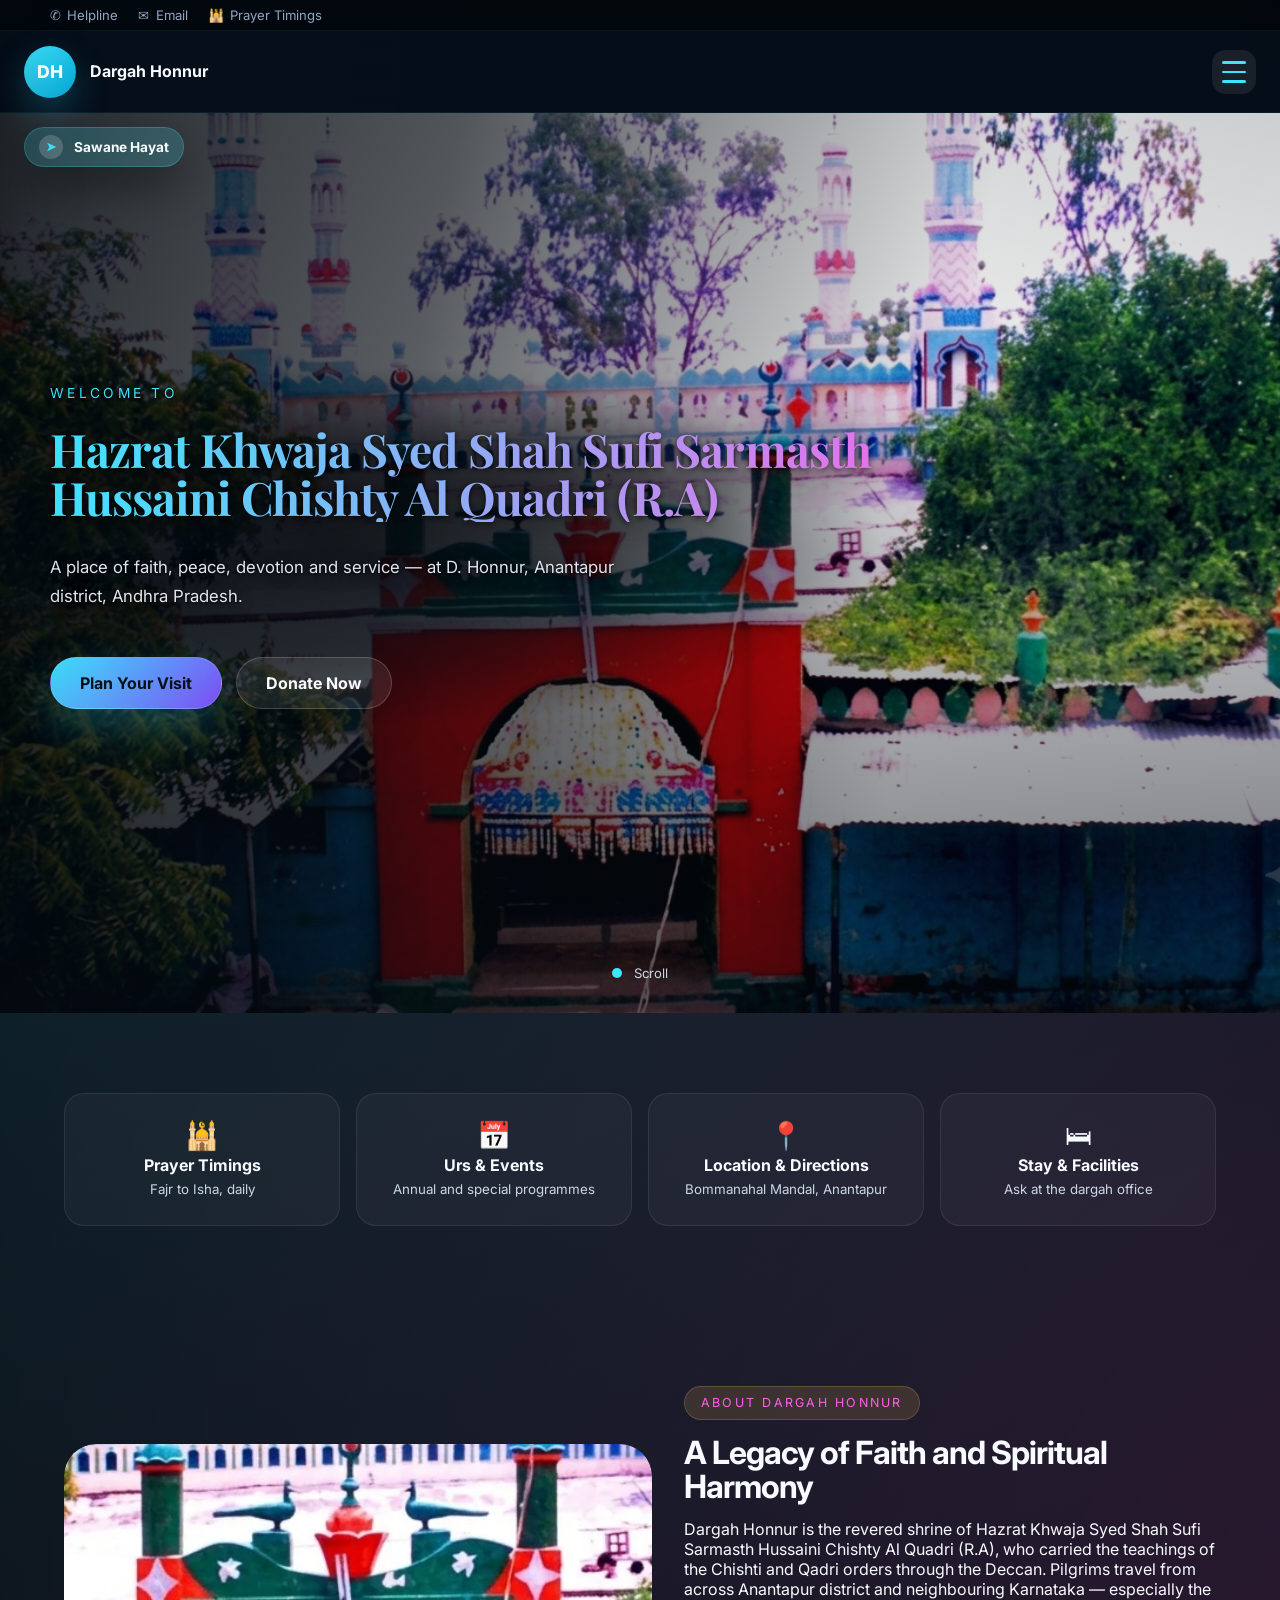
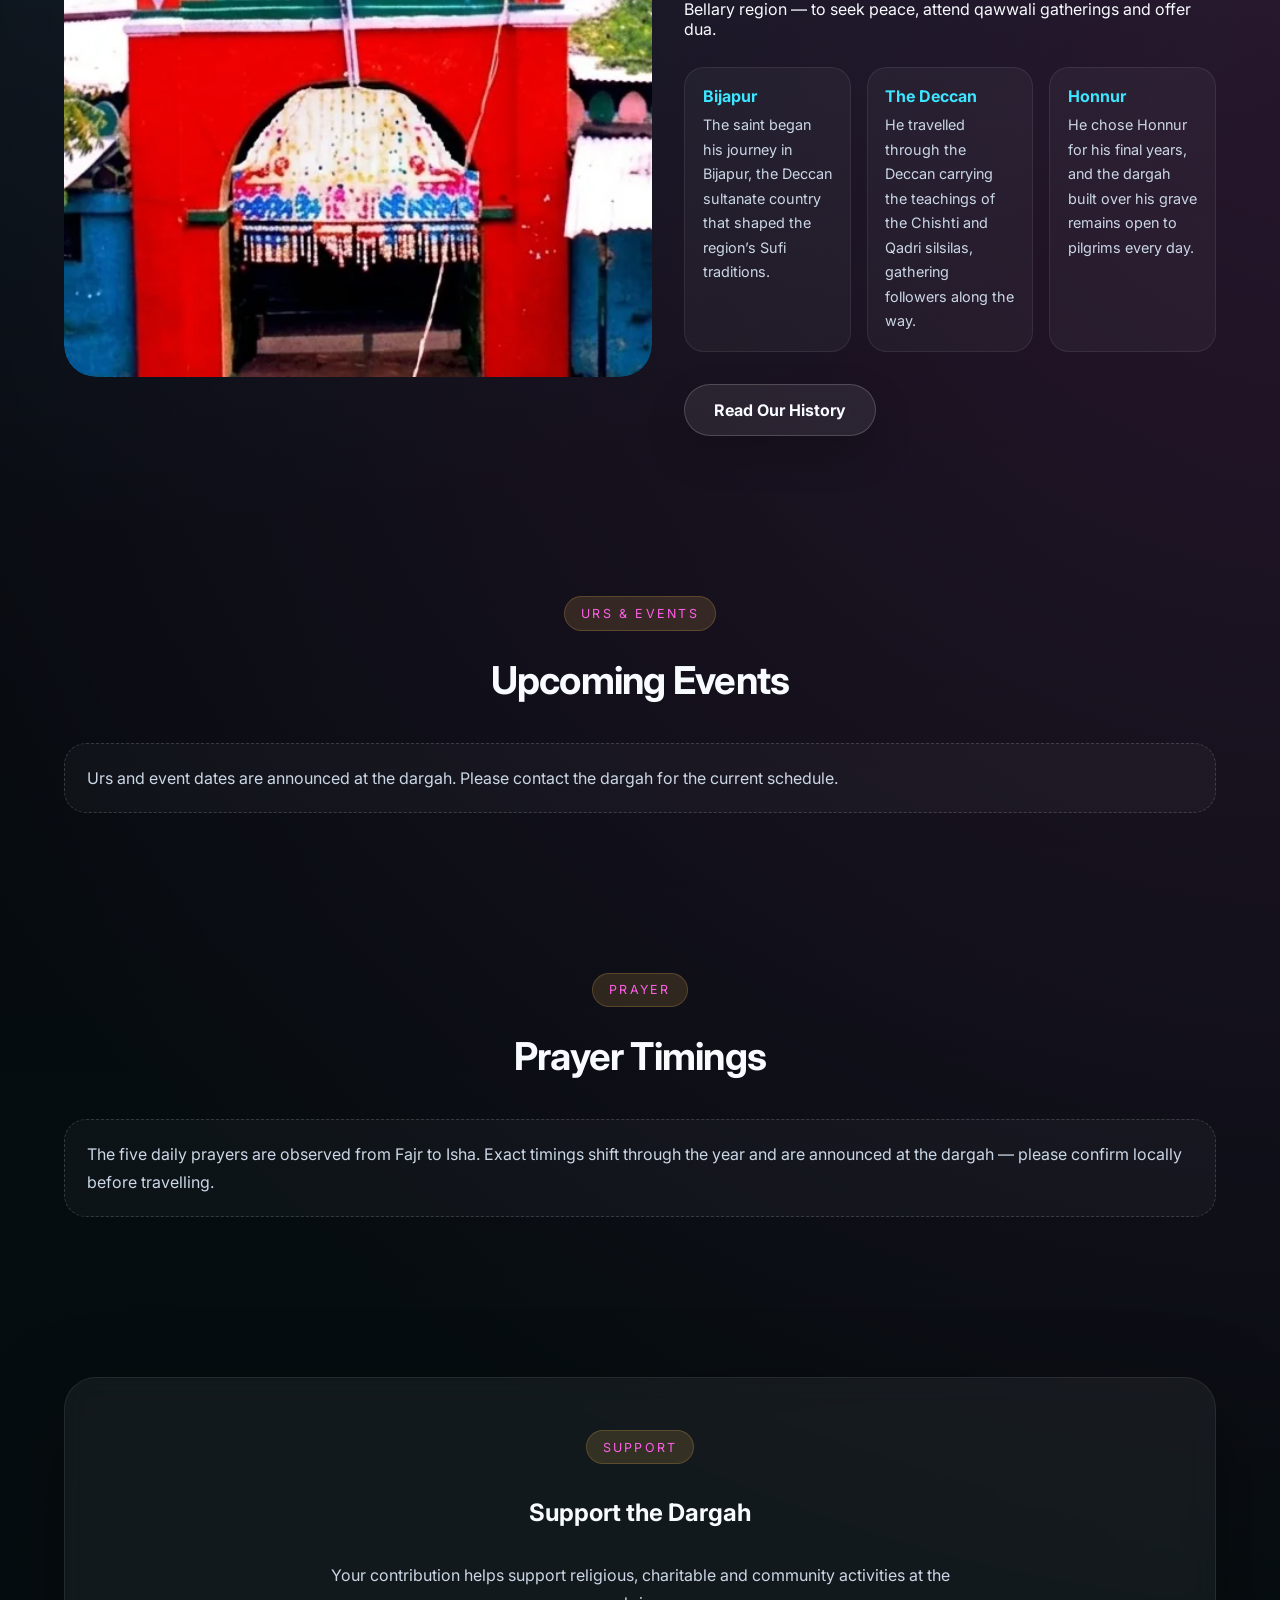
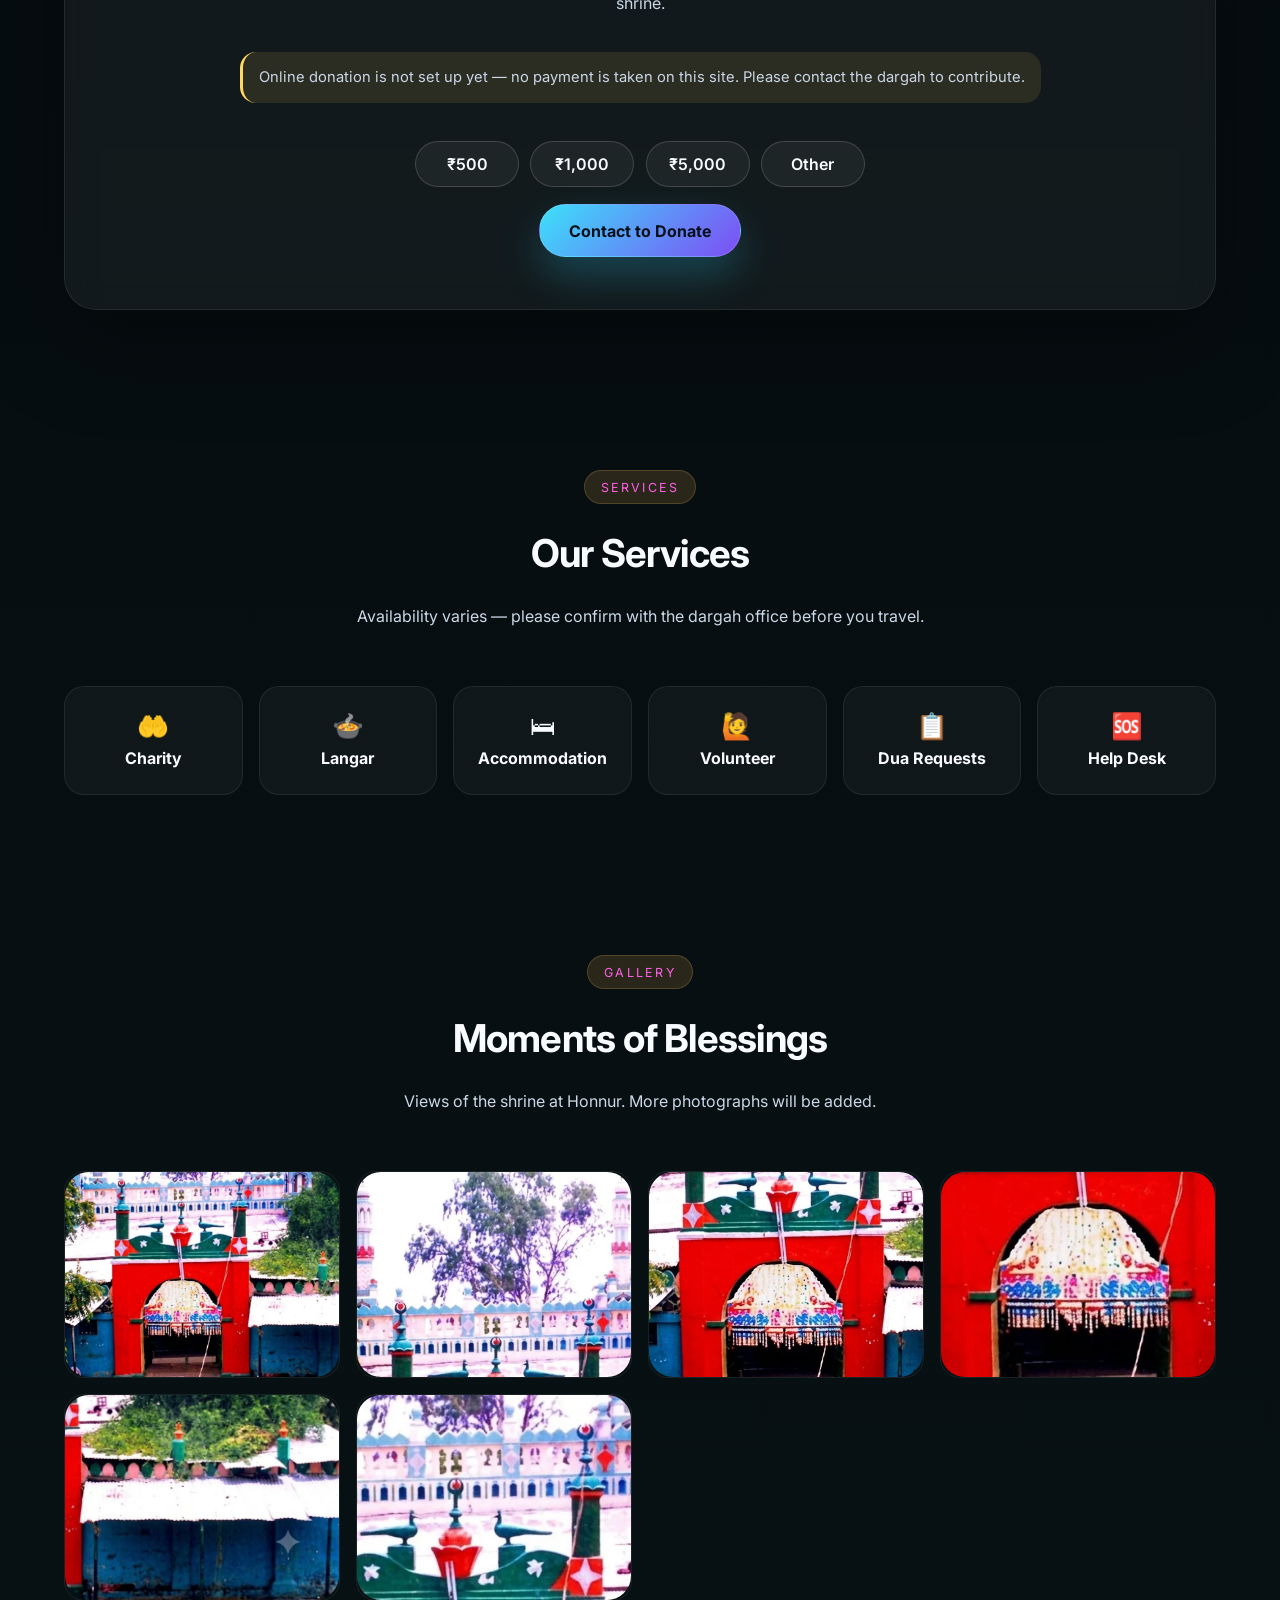
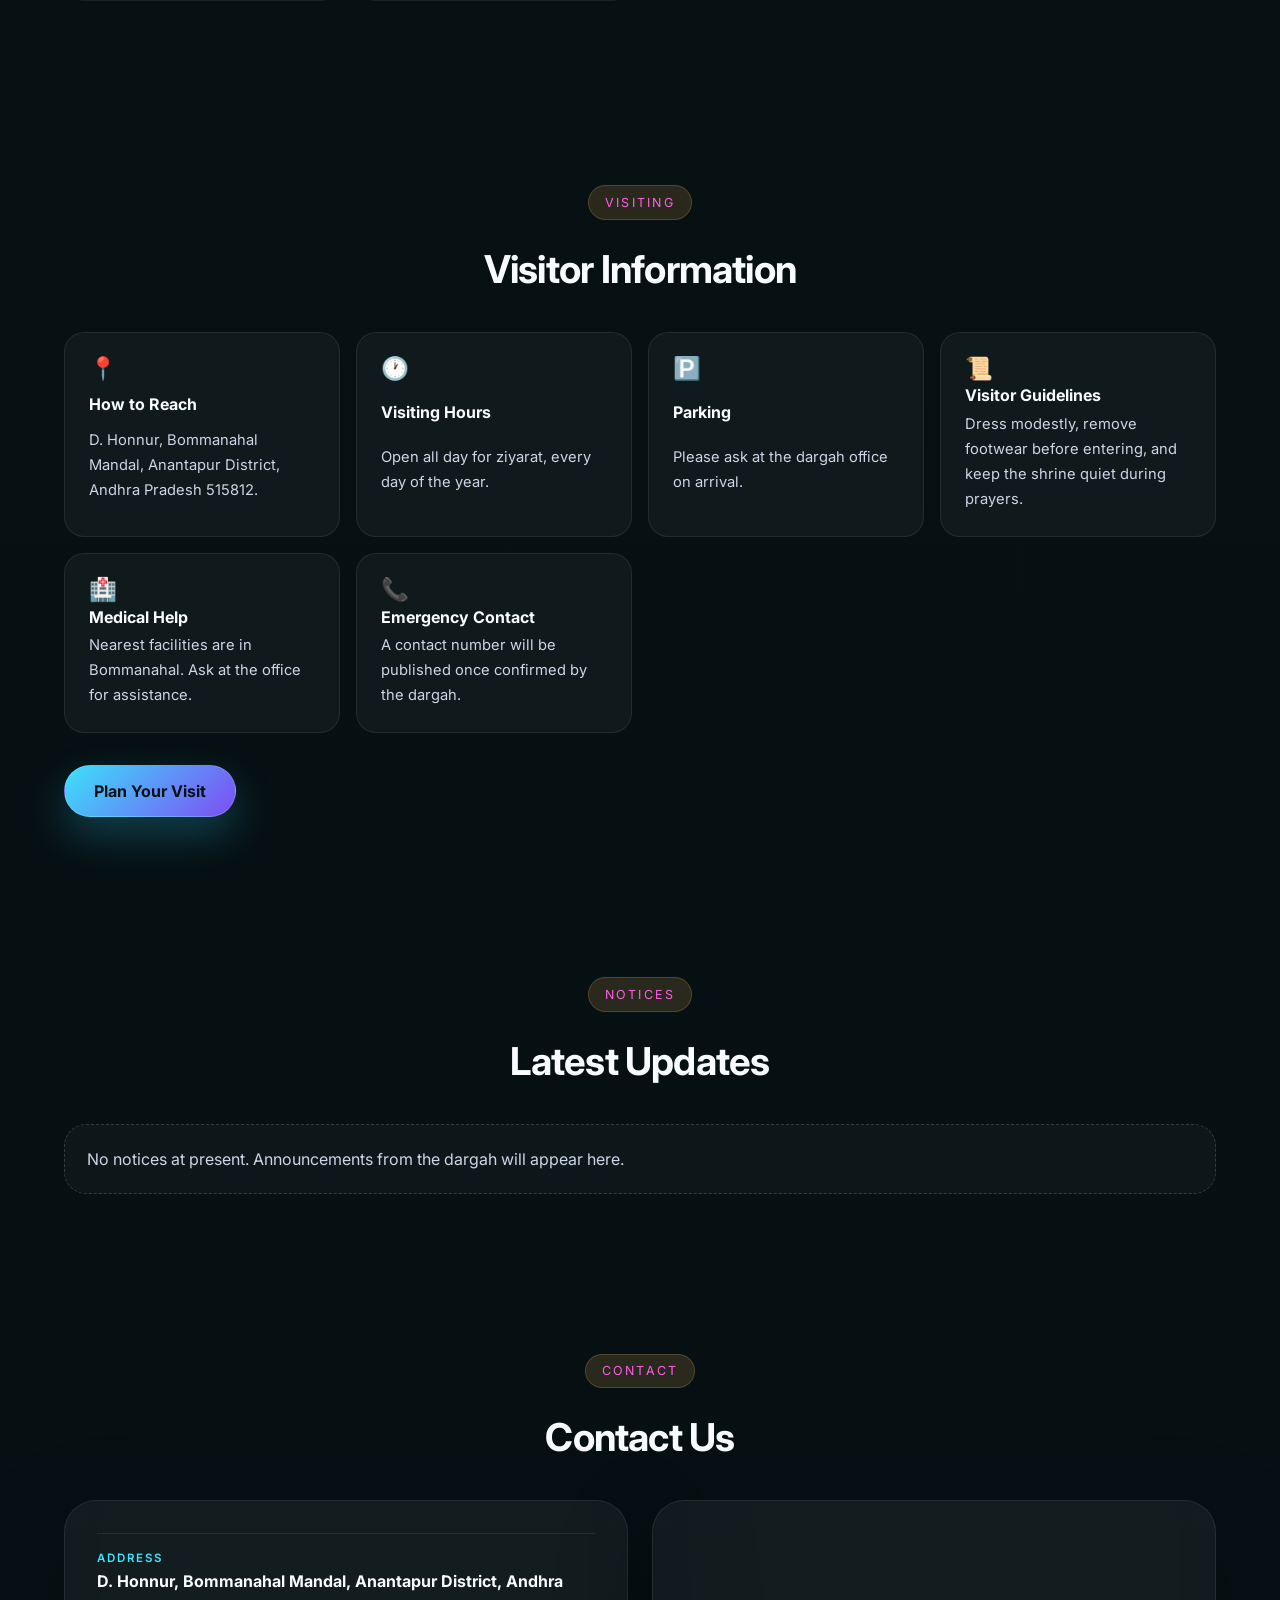
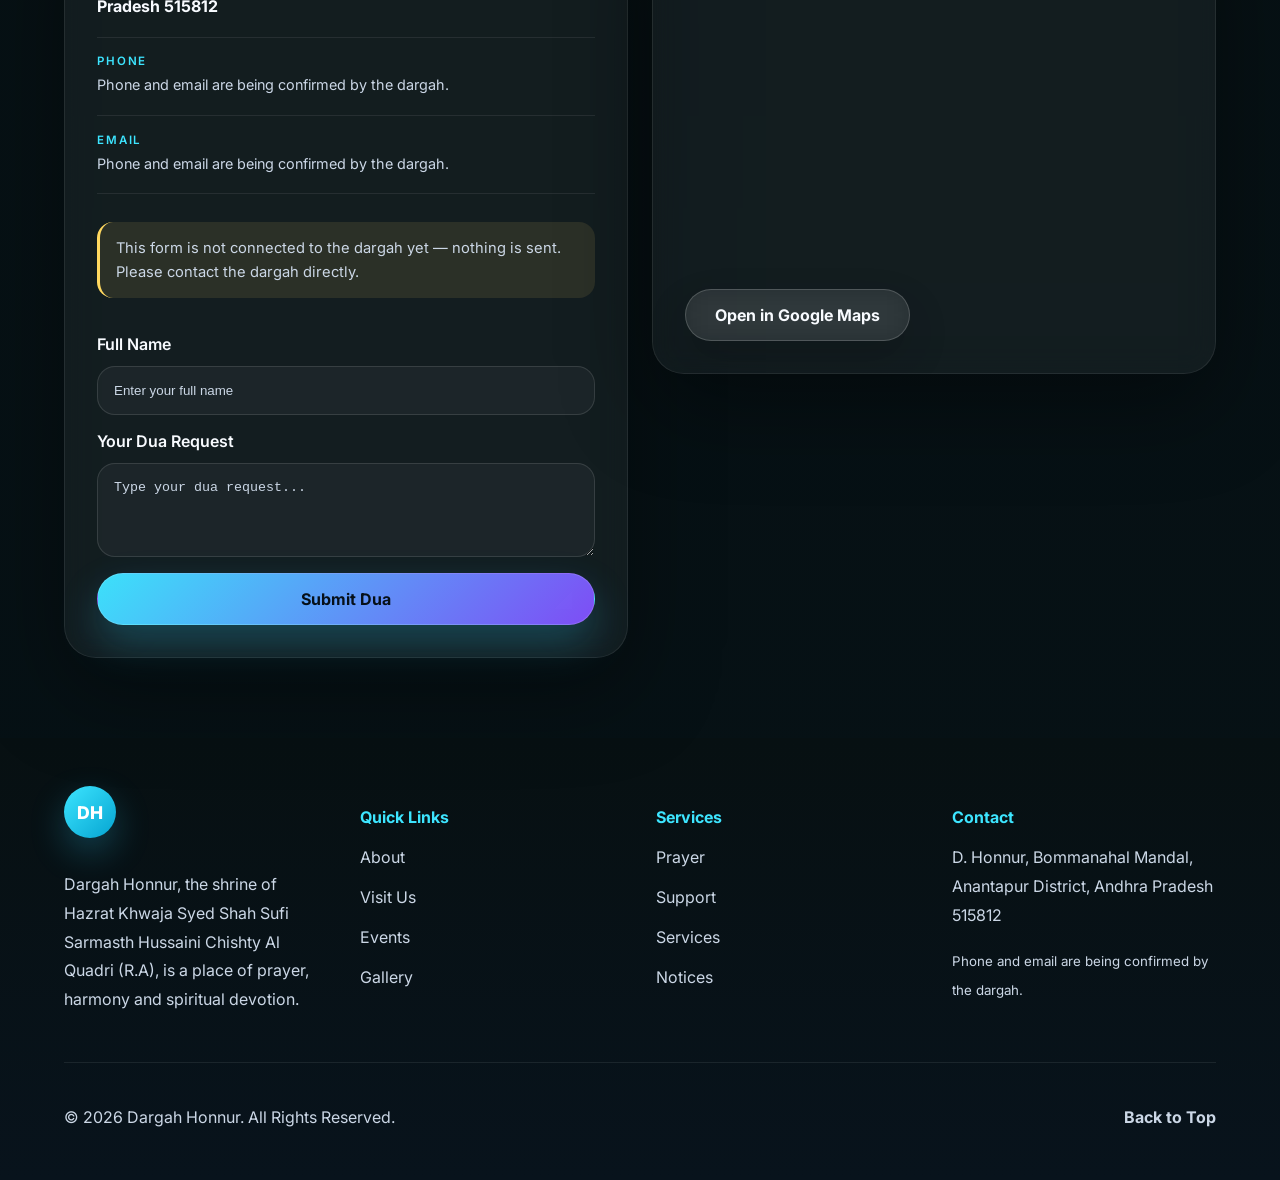
==== commit 2914f834: "Fix broken hero layout; left-align at 75% width The hero content was rendering as two columns — eyeb" ====
--- a/html/index.html
+++ b/html/index.html
@@ -9,7 +9,7 @@
   <link rel="preconnect" href="https://fonts.googleapis.com" />
   <link rel="preconnect" href="https://fonts.gstatic.com" crossorigin />
   <link href="https://fonts.googleapis.com/css2?family=Inter:wght@400;500;600;700;800&family=Playfair+Display:wght@600;700;800&family=Noto+Naskh+Arabic:wght@400;500;600;700&family=Noto+Sans+Devanagari:wght@400;500;600;700&display=swap" rel="stylesheet" />
-  <link rel="stylesheet" href="./assets/styles.css?v=24" />
+  <link rel="stylesheet" href="./assets/styles.css?v=26" />
   <link rel="stylesheet" href="./assets/effects.css?v=4" />
 </head>
 <body>
@@ -425,6 +425,6 @@
   </div>
 
   <script src="./assets/script.js?v=23"></script>
-  <script src="./assets/effects.js?v=3" defer></script>
+  <script src="./assets/effects.js?v=4" defer></script>
 </body>
 </html>
--- a/html/assets/styles.css
+++ b/html/assets/styles.css
@@ -1934,21 +1934,56 @@
 
 /* -------------------------------------------------------------------- hero */
 
-/* single centred column, replacing the earlier two-column hero */
+/* Single left-aligned column at ~75% of the viewport.
+   grid-template-columns MUST be reset here: the earlier two-column hero rule
+   is still live further up this file, and without this the eyebrow, title,
+   body and buttons flow into its 1.1fr/0.9fr template instead of stacking.
+   The inline-start margin matches what .container would give, so the hero
+   lines up with the header brand and every section below it. */
 .hero__inner {
   display: grid;
-  justify-items: center;
-  text-align: center;
-  gap: 0.4rem;
-  max-width: 60rem;
+  grid-template-columns: minmax(0, 1fr);
+  justify-items: start;
+  text-align: start;
+  align-items: start;
+  gap: 0.55rem;
+  width: min(75%, 1400px);
+  max-width: none;
+  margin-inline-start: max(1.5rem, calc((100% - 1180px) / 2));
+  margin-inline-end: 0;
+}
+
+/* A soft pool of shade behind the copy only. Widening the page-wide scrim
+   instead would dim the shrine again, which is what it was lifted off. */
+.hero__inner::before {
+  content: '';
+  position: absolute;
+  inset: -3rem -4rem;
+  z-index: -1;
+  background: radial-gradient(
+    ellipse 70% 60% at 32% 50%,
+    rgba(4, 10, 16, 0.78),
+    rgba(4, 10, 16, 0.45) 45%,
+    transparent 72%
+  );
+  pointer-events: none;
 }
 
 .hero__text {
-  margin-inline: auto;
+  margin-inline: 0;
+  max-width: 54ch;
 }
 
 .hero__actions {
-  justify-content: center;
+  justify-content: flex-start;
+}
+
+/* 75% is too cramped for the title once the viewport is narrow */
+@media (max-width: 900px) {
+  .hero__inner {
+    width: calc(100% - 3rem);
+    margin-inline: 1.5rem;
+  }
 }
 
 /* ------------------------------------------------------------ quick access */
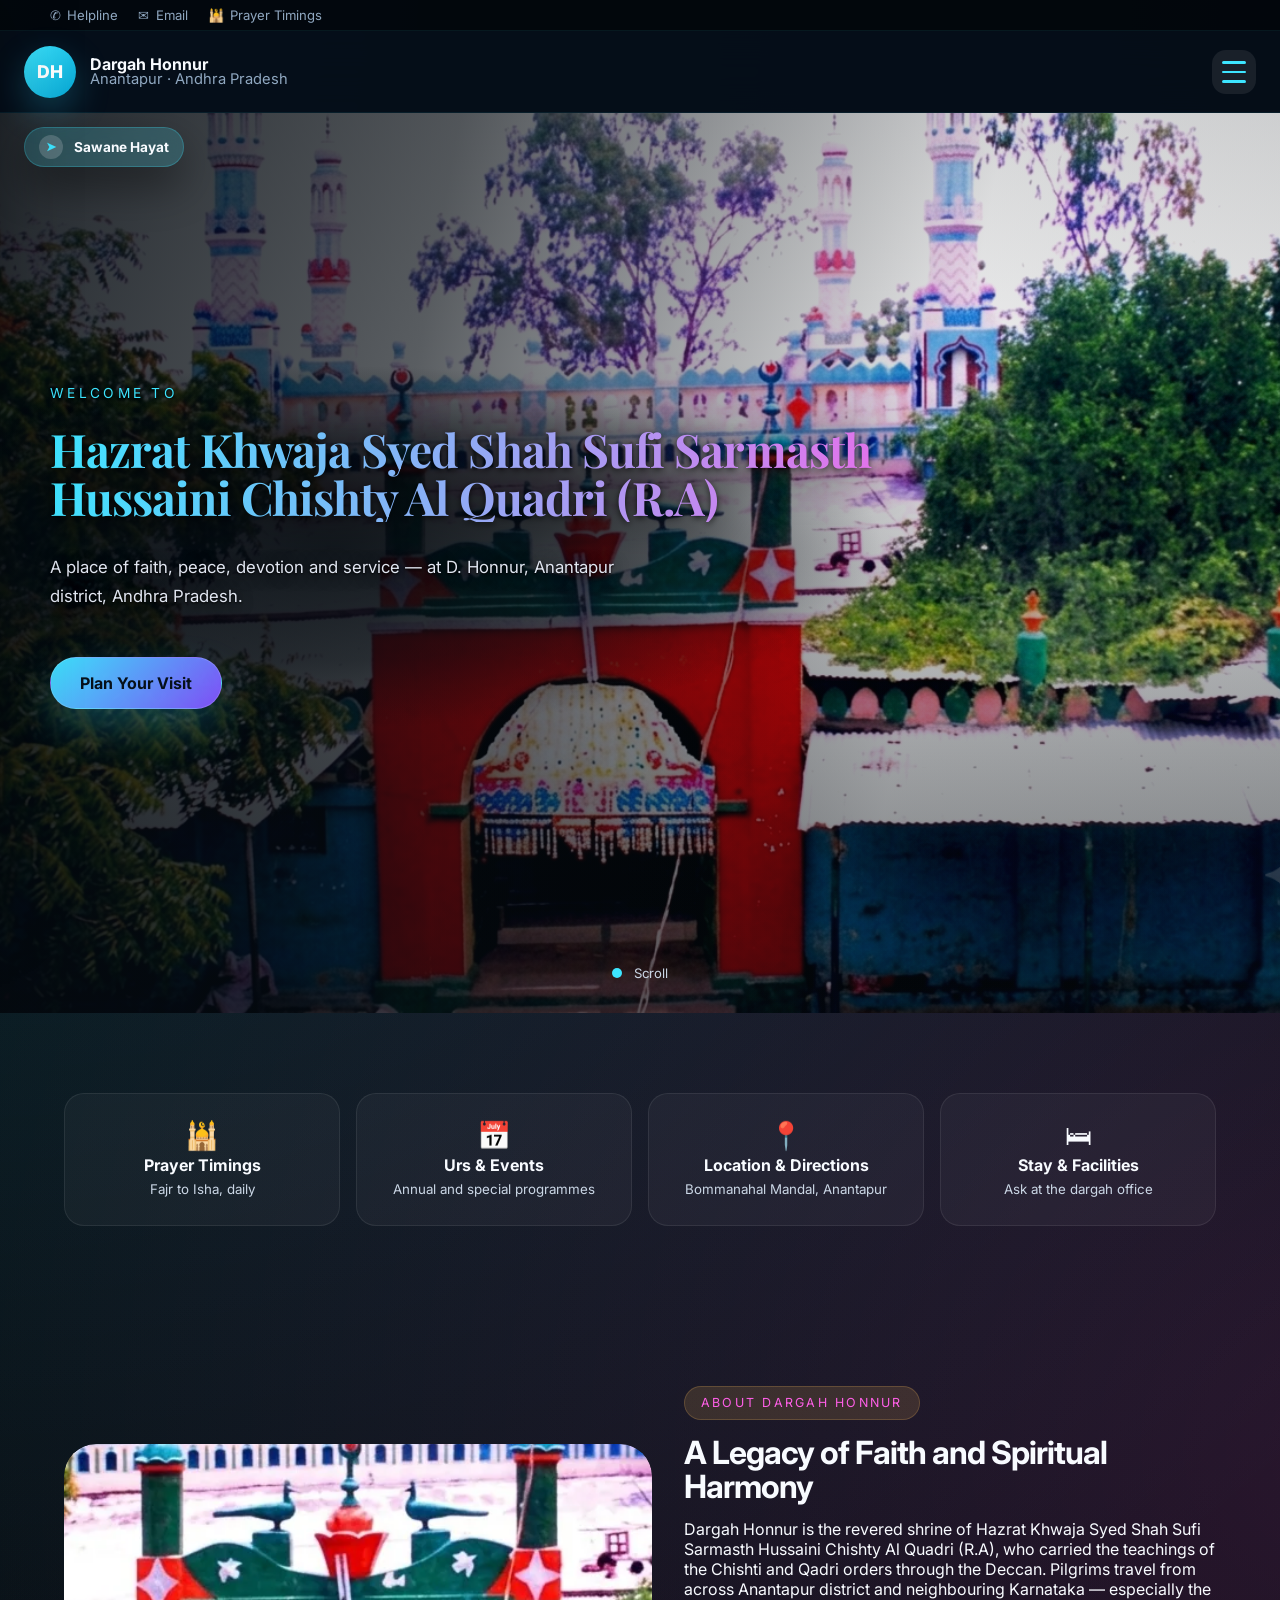
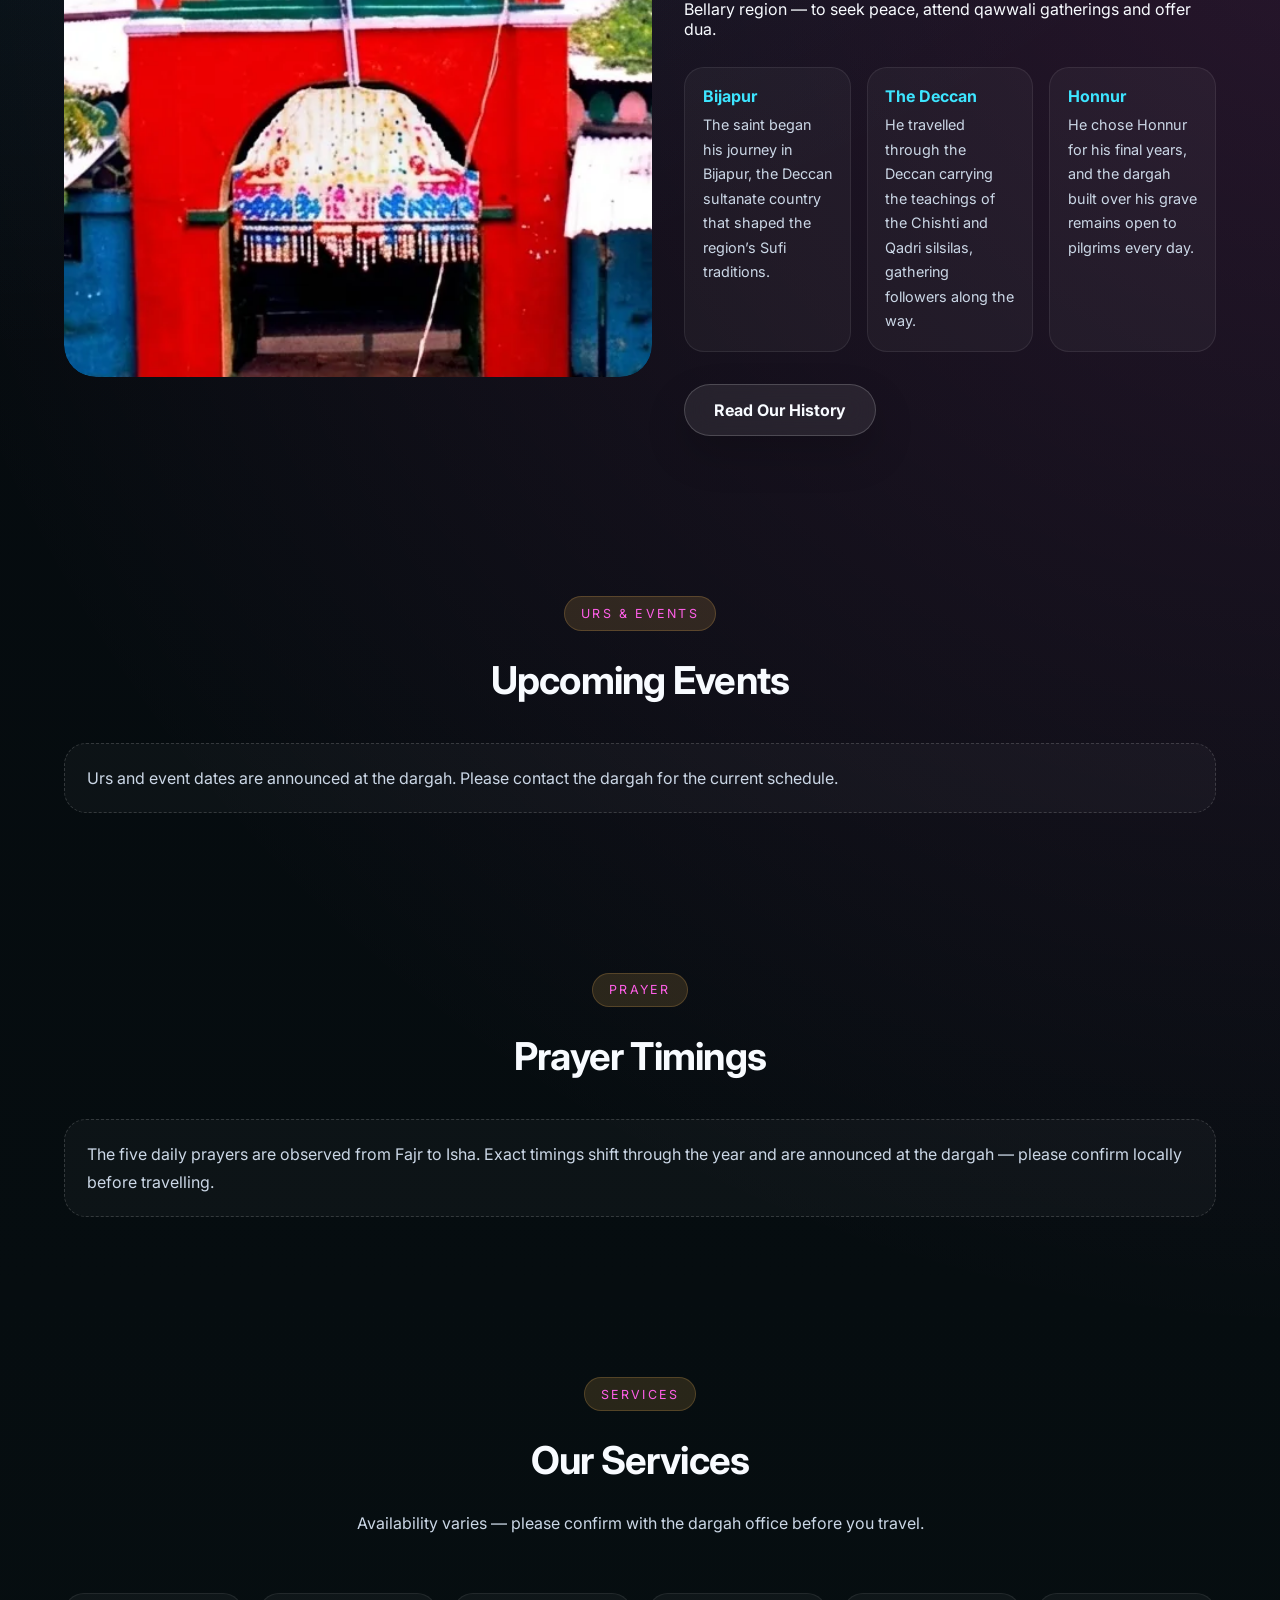
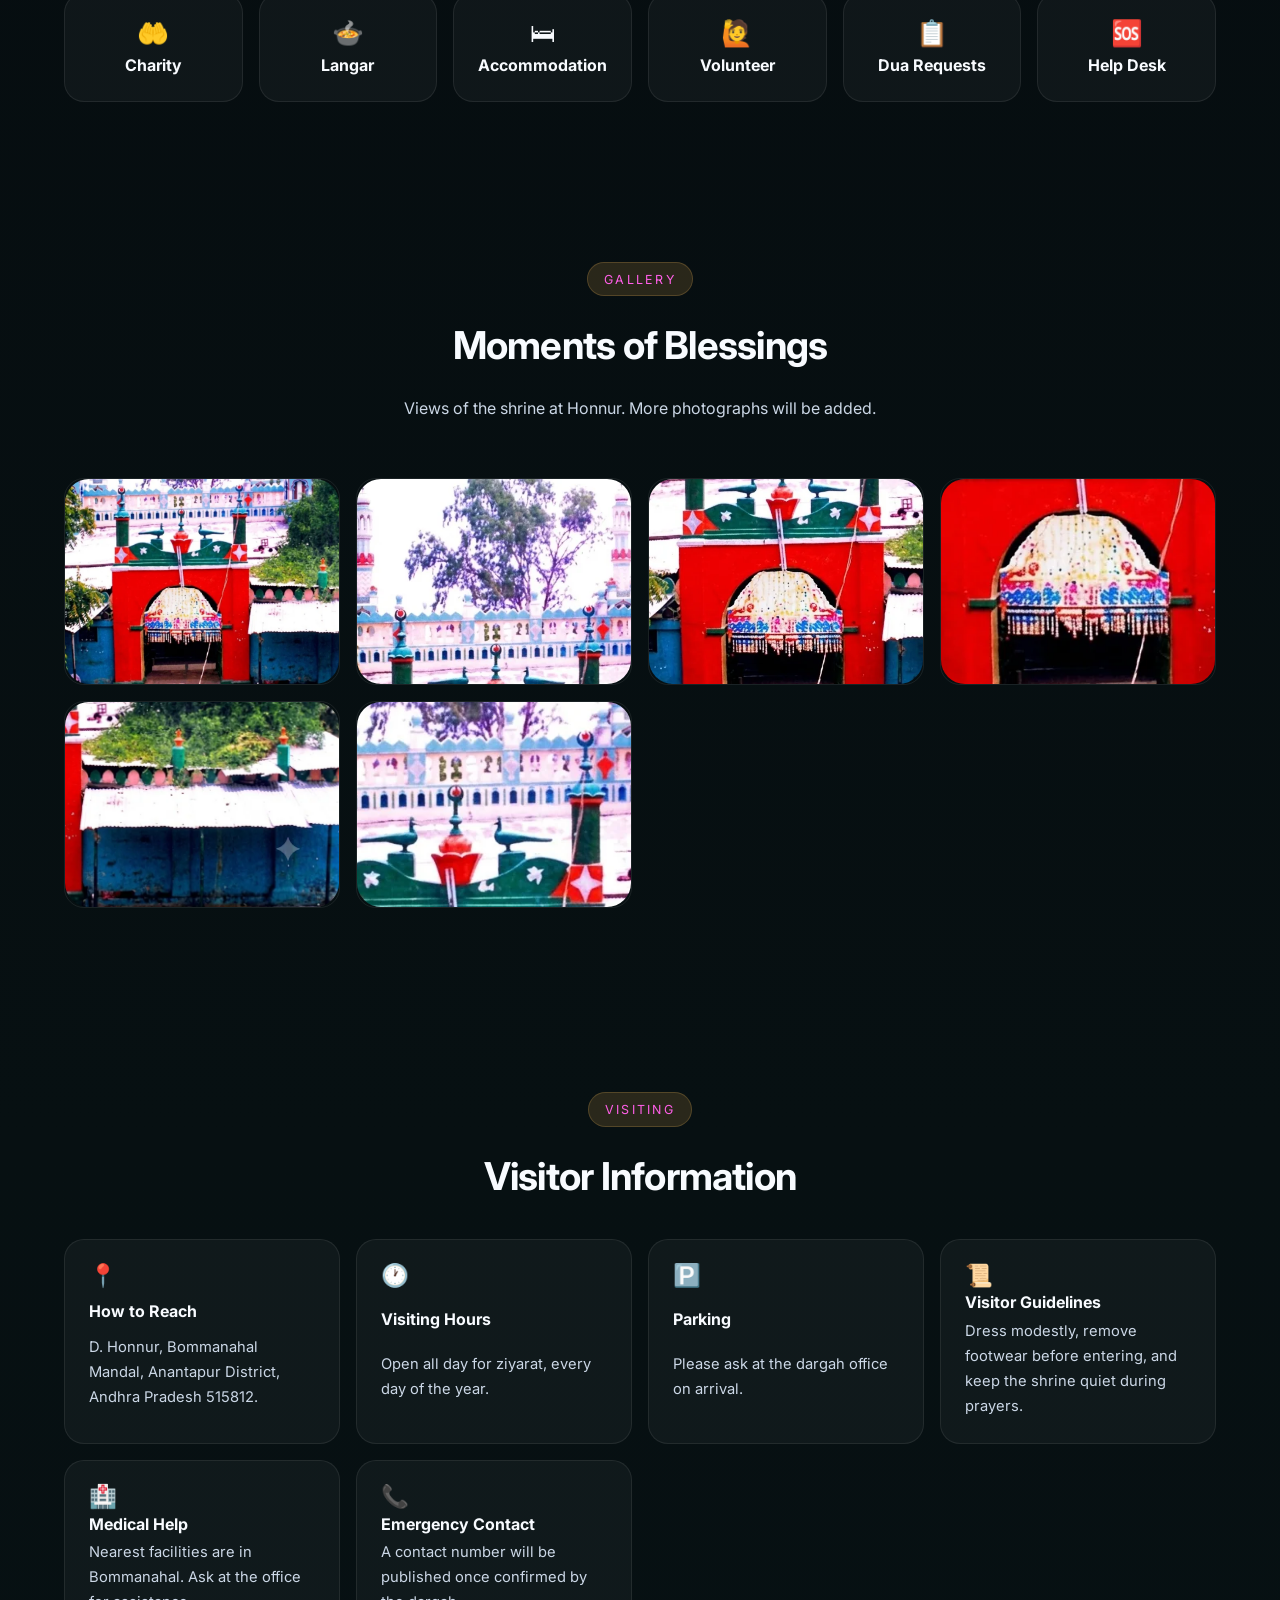
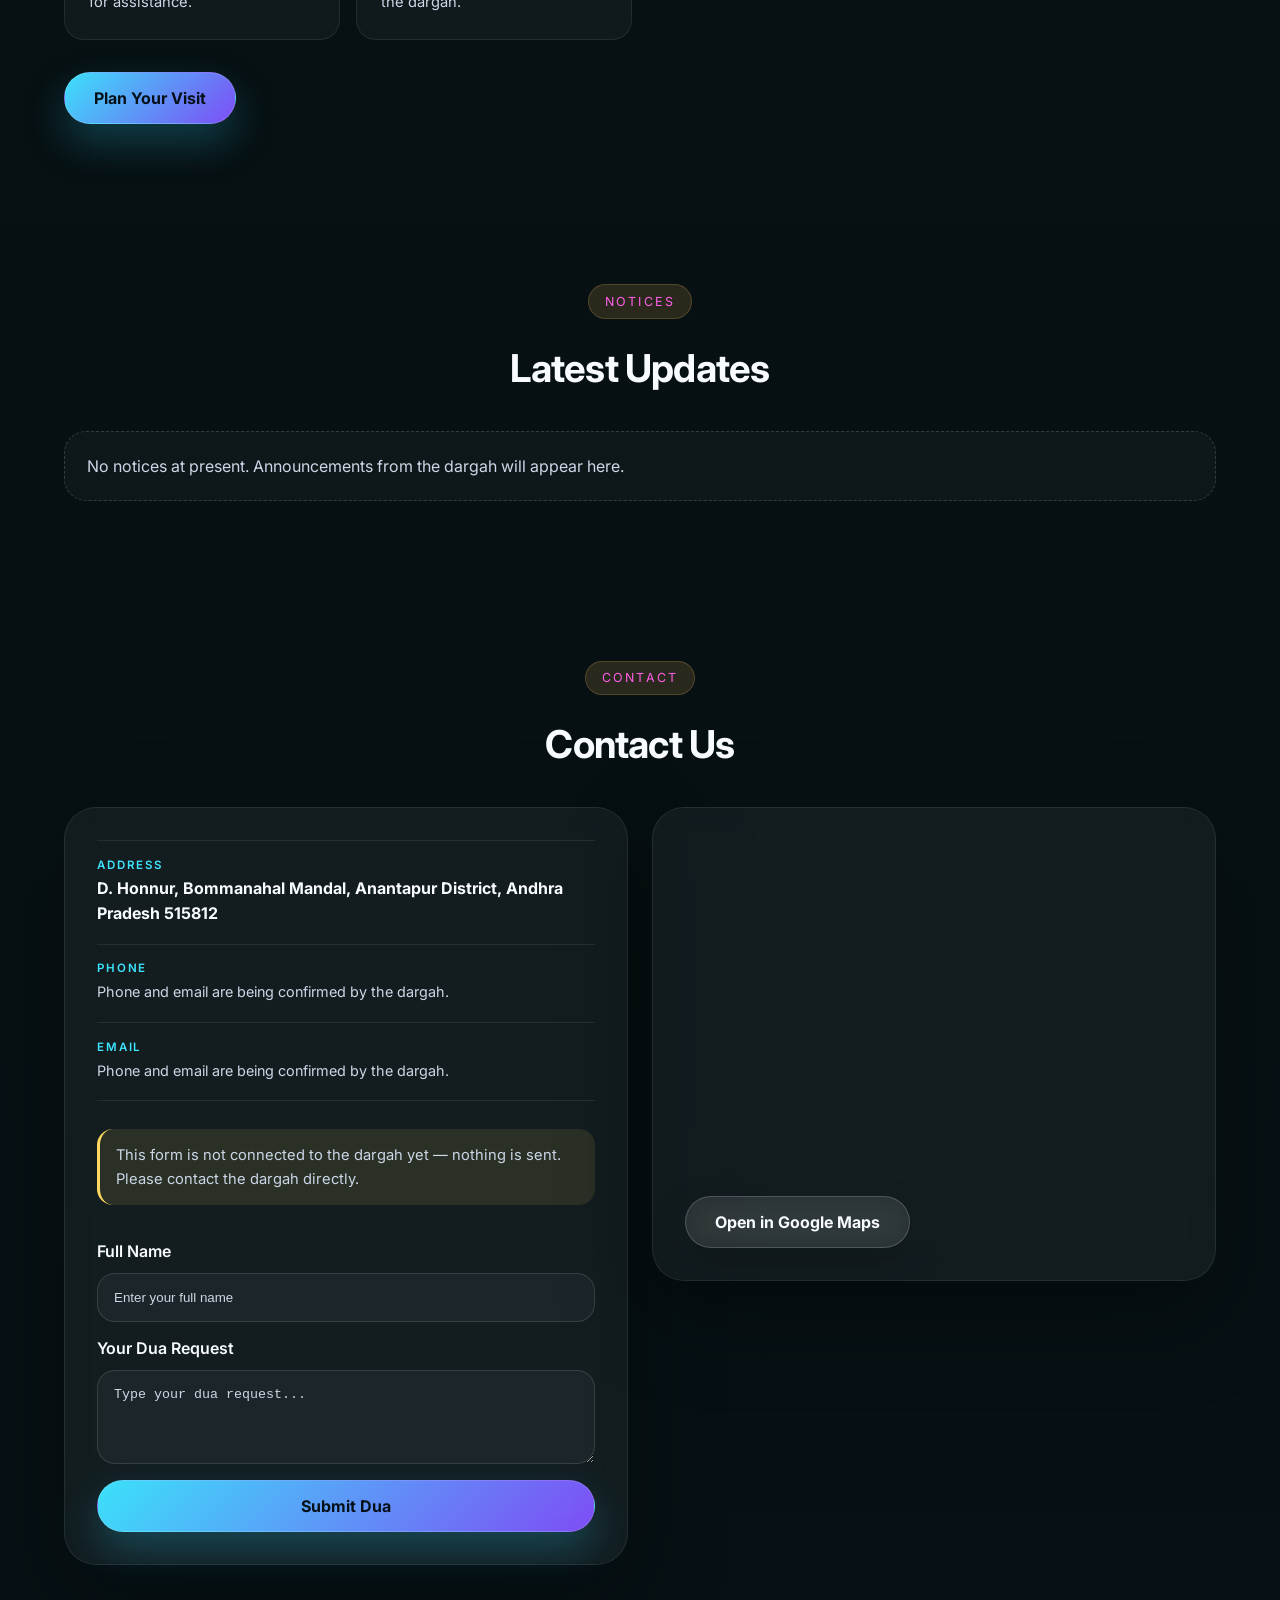
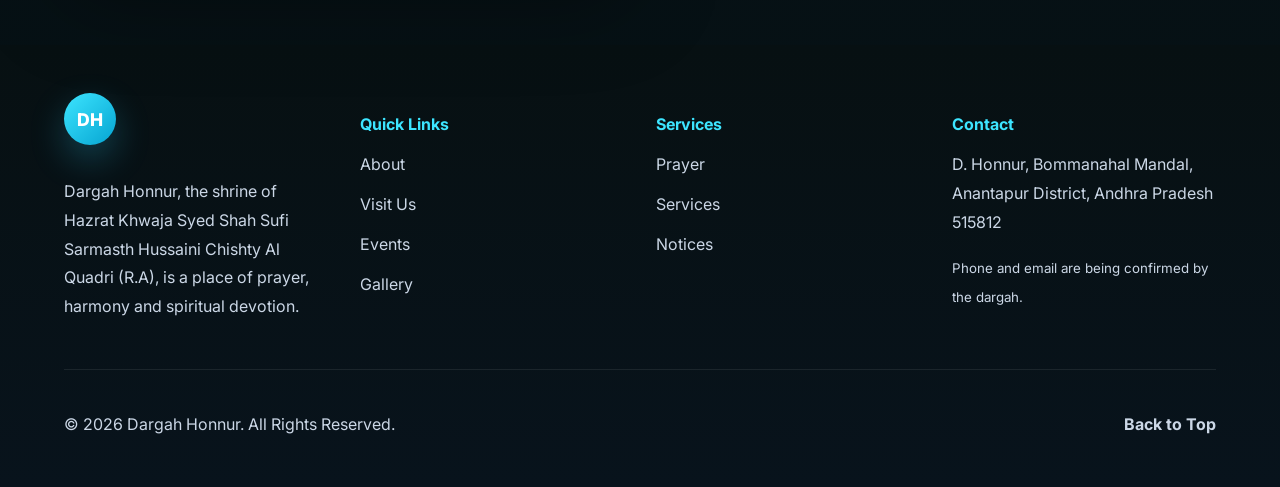
==== commit 766cba0c: "Remove donations everywhere Removes the Donate Now buttons from the header, mobile drawer and hero, " ====
--- a/html/index.html
+++ b/html/index.html
@@ -9,8 +9,8 @@
   <link rel="preconnect" href="https://fonts.googleapis.com" />
   <link rel="preconnect" href="https://fonts.gstatic.com" crossorigin />
   <link href="https://fonts.googleapis.com/css2?family=Inter:wght@400;500;600;700;800&family=Playfair+Display:wght@600;700;800&family=Noto+Naskh+Arabic:wght@400;500;600;700&family=Noto+Sans+Devanagari:wght@400;500;600;700&display=swap" rel="stylesheet" />
-  <link rel="stylesheet" href="./assets/styles.css?v=26" />
-  <link rel="stylesheet" href="./assets/effects.css?v=4" />
+  <link rel="stylesheet" href="./assets/styles.css?v=28" />
+  <link rel="stylesheet" href="./assets/effects.css?v=5" />
 </head>
 <body>
   <div class="scroll-progress" aria-hidden="true"></div>
@@ -55,8 +55,6 @@
           <a class="nav-link" href="#events" data-i18n="navEvents">Urs &amp; Events</a>
           <a class="nav-link" href="#gallery" data-i18n="navGallery">Gallery</a>
         </nav>
-
-        <a class="nav-action btn btn-primary" href="#donate" data-i18n="donateNow">Donate Now</a>
       </div>
 
       <!-- ------------------------------------------------------ mobile menu -->
@@ -101,7 +99,6 @@
                 <button class="mobile-lang__link" type="button" data-lang="hi" lang="hi">हिंदी</button>
               </nav>
             </div>
-            <a class="btn btn-primary btn-block" href="#donate" data-i18n="donateNow">Donate Now</a>
           </div>
         </div>
         <button class="mobile-menu__overlay" type="button" data-i18n-aria="ariaCloseMenu" aria-label="Close menu"></button>
@@ -136,7 +133,6 @@
           <p class="hero__text" data-i18n="heroTagline">A place of faith, peace, devotion and service — at D. Honnur, Anantapur district, Andhra Pradesh.</p>
           <div class="hero__actions">
             <a class="btn btn-primary" href="#visit" data-i18n="planVisit">Plan Your Visit</a>
-            <a class="btn btn-outline" href="#donate" data-i18n="donateNow">Donate Now</a>
           </div>
         </div>
         <a class="scroll-indicator" href="#quick" data-i18n-aria="ariaScrollAbout" aria-label="Scroll to quick access">
@@ -233,24 +229,6 @@
         </div>
       </section>
 
-      <!-- ----------------------------------------------------------- donate -->
-      <section class="section donate fade-up" id="donate">
-        <div class="container">
-          <div class="card-panel donate-panel">
-            <span class="section-label" data-i18n="labelDonateSection">Support</span>
-            <h2 data-i18n="donateHeading">Support the Dargah</h2>
-            <p class="prose" data-i18n="donateText">Your contribution helps support religious, charitable and community activities at the shrine.</p>
-            <p class="form-notice" data-i18n="donateNotice">Online donation is not set up yet — no payment is taken on this site. Please contact the dargah to contribute.</p>
-            <div class="amount-row stagger" role="group" data-i18n-aria="ariaAmounts" aria-label="Suggested contribution">
-              <button class="amount" type="button">₹500</button>
-              <button class="amount" type="button">₹1,000</button>
-              <button class="amount" type="button">₹5,000</button>
-              <button class="amount" type="button" data-i18n="amountOther">Other</button>
-            </div>
-            <a class="btn btn-primary" href="#contact" data-i18n="contactToDonate">Contact to Donate</a>
-          </div>
-        </div>
-      </section>
 
       <!-- --------------------------------------------------------- services -->
       <section class="section services fade-up" id="services">
@@ -404,7 +382,6 @@
           <h4 data-i18n="footerServices">Services</h4>
           <ul>
             <li><a href="#prayer" data-i18n="navPrayer">Prayer</a></li>
-            <li><a href="#donate" data-i18n="labelDonateSection">Support</a></li>
             <li><a href="#services" data-i18n="navServices">Services</a></li>
             <li><a href="#updates" data-i18n="labelUpdatesSection">Notices</a></li>
           </ul>
@@ -424,7 +401,7 @@
     <button class="to-top" id="toTop" type="button" data-i18n-aria="backToTop" aria-label="Back to Top">↑</button>
   </div>
 
-  <script src="./assets/script.js?v=23"></script>
+  <script src="./assets/script.js?v=24"></script>
   <script src="./assets/effects.js?v=4" defer></script>
 </body>
 </html>
--- a/html/assets/styles.css
+++ b/html/assets/styles.css
@@ -662,7 +662,6 @@
 .history-media img,
 .biography-media img,
 .video-card img,
-.donate-image img,
 .testimonial-avatar img {
   width: 100%;
   border-radius: var(--radius);
@@ -817,13 +816,6 @@
   }
 }
 
-.donate-image {
-  margin: 1.5rem 0 1.3rem;
-  border-radius: var(--radius);
-  overflow: hidden;
-  box-shadow: 0 24px 60px rgba(0, 0, 0, 0.22);
-}
-
 .testimonial-avatar {
   width: 72px;
   height: 72px;
@@ -1082,14 +1074,7 @@
   box-shadow: 0 18px 44px rgba(0, 0, 0, 0.18);
 }
 
-.request-donate-grid {
-  grid-template-columns: 1fr 1fr;
-}
-
 .request-panel,
-.donate-panel {
-  padding: 2rem;
-}
 
 .dua-form {
   display: grid;
@@ -1526,9 +1511,6 @@
   .history-grid,
   .events-grid,
   .biography-grid,
-  .request-donate-grid {
-    grid-template-columns: 1fr;
-  }
 
   .gallery-grid {
     grid-template-columns: repeat(2, minmax(0, 1fr));
@@ -1540,8 +1522,9 @@
 }
 
 /* The brand's second line is the widest thing that is not a control, so it is
-   the first to go when the row gets tight. */
-@media (max-width: 1560px) {
+   the first to go when the row gets tight. Removing the Donate button freed
+   about 130px, so it can now survive down to a much narrower viewport. */
+@media (max-width: 1240px) {
   .site-nav > .brand .brand-subtitle {
     display: none;
   }
@@ -1676,7 +1659,6 @@
   transition: none !important;
 }
 
-
 /* mirror the hero's scrim so it stays behind the copy */
 [dir='rtl'] .hero__overlay {
   background:
@@ -2183,45 +2165,6 @@
   font-weight: 700;
 }
 
-/* ------------------------------------------------------------------ donate */
-
-.donate-panel {
-  display: grid;
-  justify-items: center;
-  text-align: center;
-  gap: 1.1rem;
-  padding: clamp(2rem, 5vw, 3.25rem);
-}
-
-.donate-panel h2 {
-  margin: 0;
-}
-
-.amount-row {
-  display: flex;
-  flex-wrap: wrap;
-  justify-content: center;
-  gap: 0.7rem;
-}
-
-.amount {
-  min-width: 104px;
-  padding: 0.75rem 1.2rem;
-  border-radius: 999px;
-  border: 1px solid rgba(255, 255, 255, 0.16);
-  background: rgba(255, 255, 255, 0.05);
-  color: var(--text);
-  font-weight: 600;
-  transition: background 0.25s ease, border-color 0.25s ease, transform 0.3s ease;
-}
-
-.amount:hover,
-.amount.is-selected {
-  background: rgba(61, 229, 255, 0.16);
-  border-color: rgba(61, 229, 255, 0.34);
-  transform: translateY(-2px);
-}
-
 /* ---------------------------------------------------------------- services */
 
 .service-grid {
--- a/html/assets/effects.css
+++ b/html/assets/effects.css
@@ -189,7 +189,6 @@
 .about-media,
 .history-media,
 .biography-media,
-.donate-image,
 .video-card {
   overflow: hidden;
   border-radius: var(--radius);
@@ -198,7 +197,6 @@
 .about-media img,
 .history-media img,
 .biography-media img,
-.donate-image img,
 .video-card img {
   transition: transform 0.65s var(--ease-out), filter 0.5s ease;
 }
@@ -206,7 +204,6 @@
 .about-media:hover img,
 .history-media:hover img,
 .biography-media:hover img,
-.donate-image:hover img,
 .video-card:hover img {
   transform: scale(1.06);
   filter: saturate(1.12);
@@ -393,8 +390,7 @@
   .about-media:hover img,
   .history-media:hover img,
   .biography-media:hover img,
-  .donate-image:hover img,
-  .video-card:hover img {
+    .video-card:hover img {
     transform: none;
   }
 }
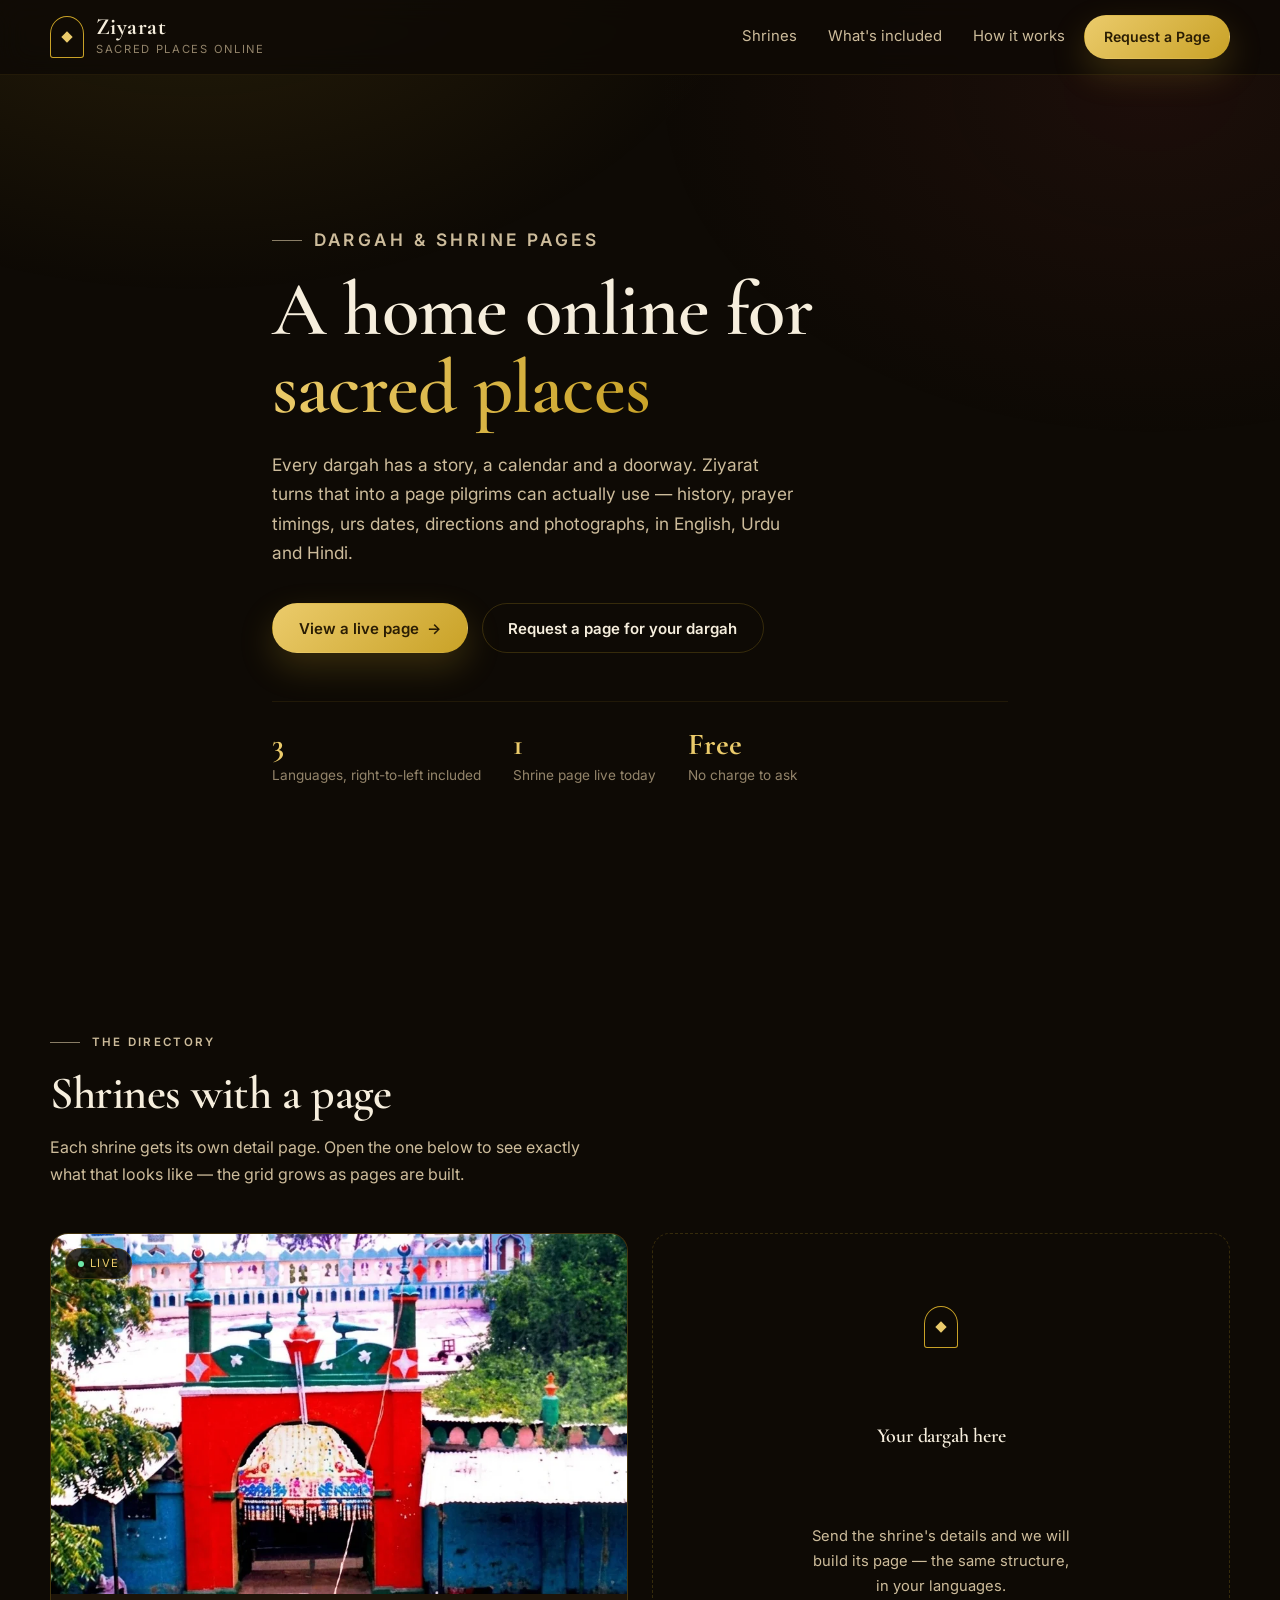
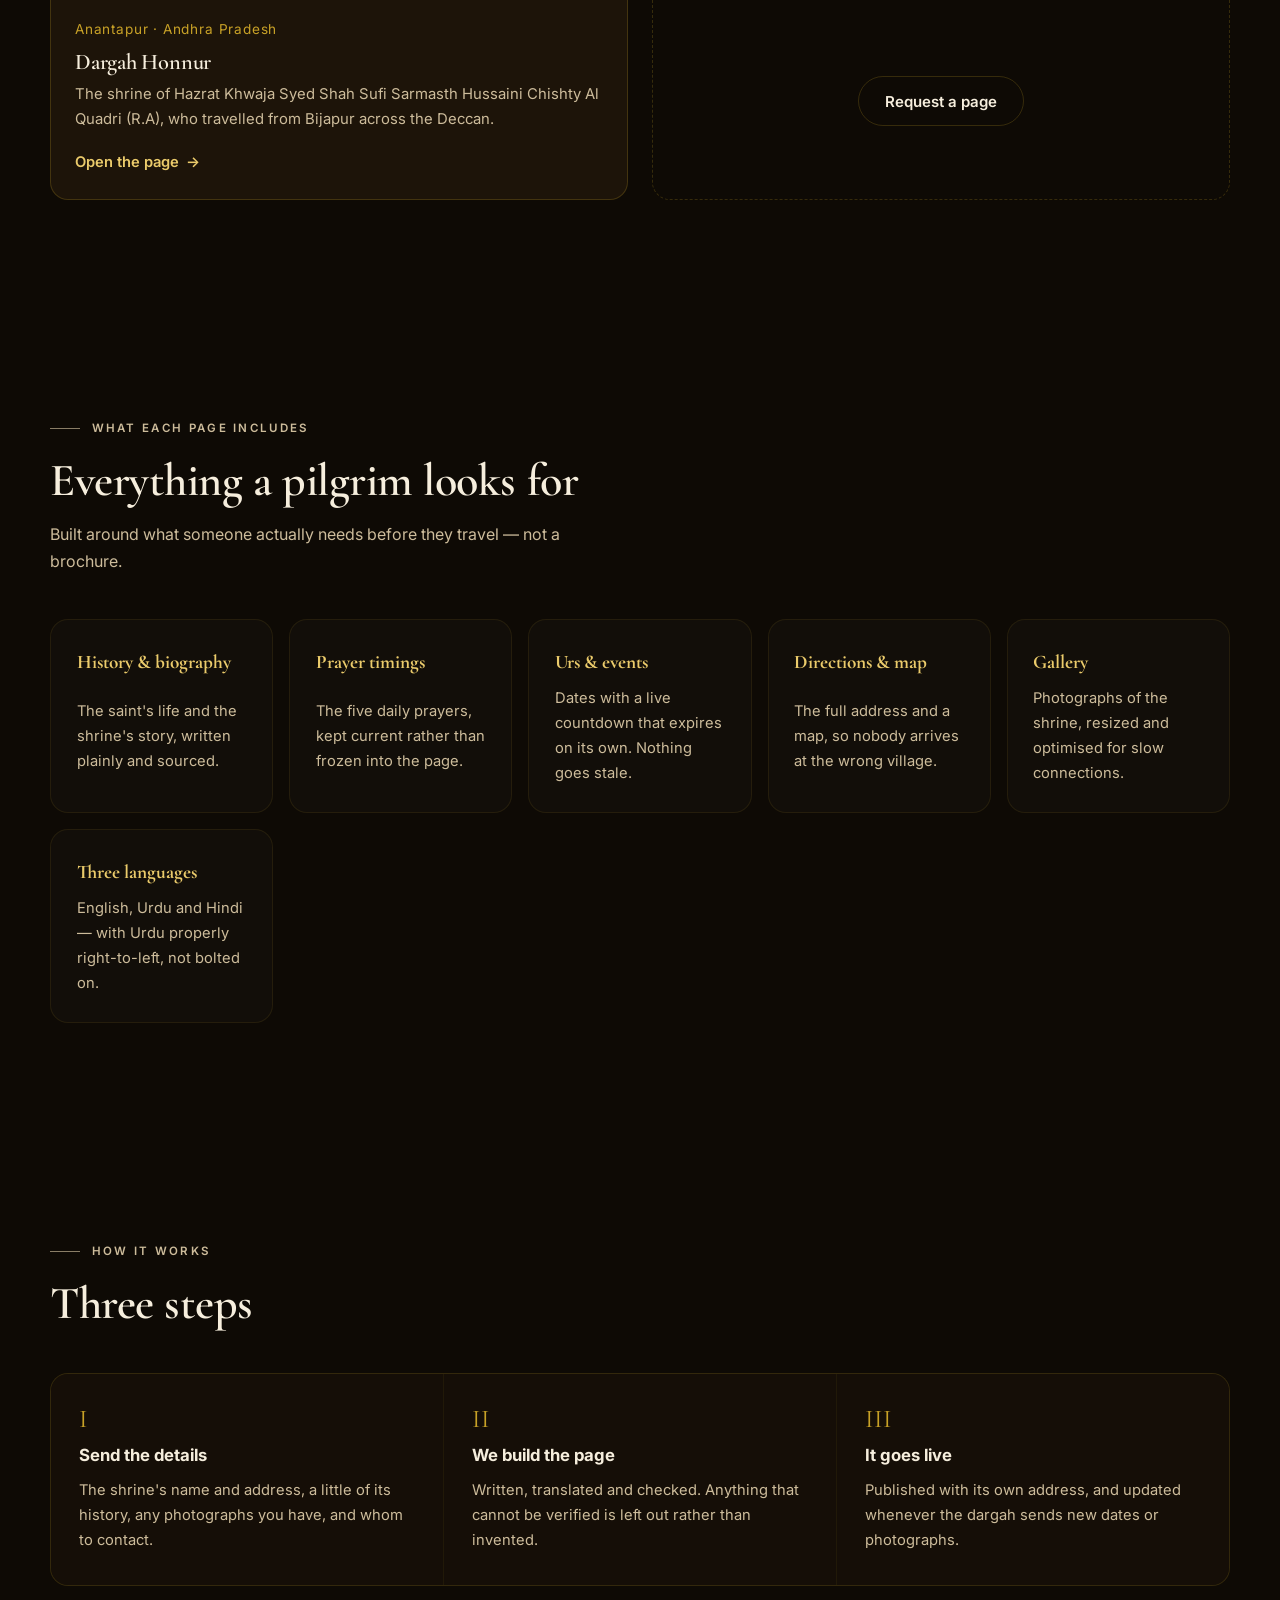
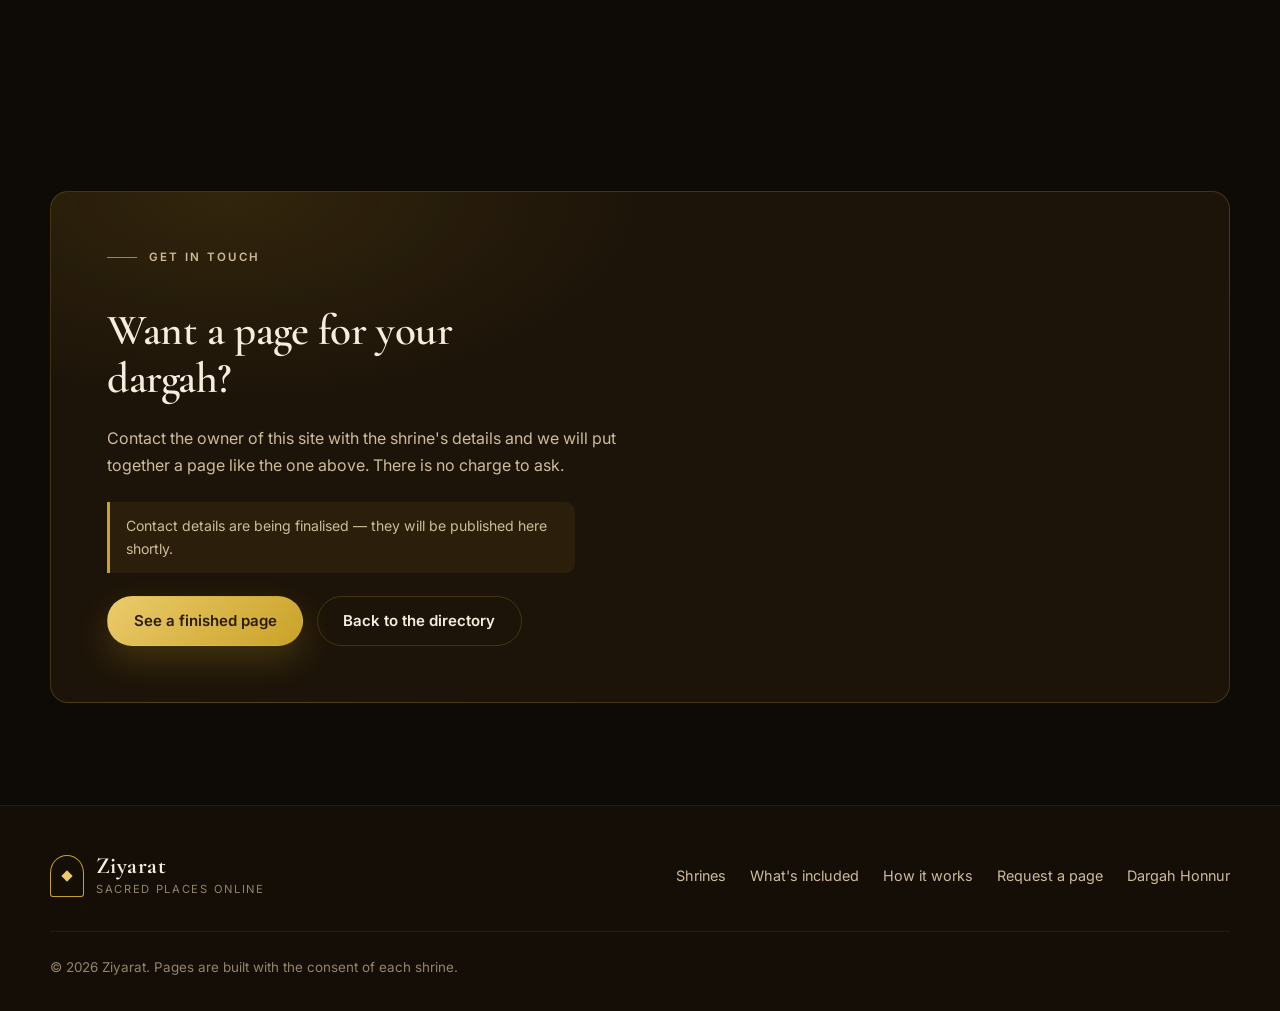
==== commit 1c740309: "Add Ziyarat directory home page; move shrine page to its own URL The site becomes a directory in fro" ====
--- a/html/index.html
+++ b/html/index.html
@@ -1,407 +1,255 @@
 <!DOCTYPE html>
-<html lang="en" dir="ltr">
+<html lang="en">
 <head>
   <meta charset="UTF-8" />
   <meta name="viewport" content="width=device-width, initial-scale=1.0" />
-  <title>Hazrat Khwaja Syed Shah Sufi Sarmasth Hussaini Chishty Al Quadri (R.A) | Dargah Honnur</title>
-  <meta name="description" content="Dargah Honnur — the shrine of Hazrat Khwaja Syed Shah Sufi Sarmasth Hussaini Chishty Al Quadri (R.A) at D. Honnur, Bommanahal Mandal, Anantapur district, Andhra Pradesh." />
-  <meta name="theme-color" content="#04070c" />
+  <title>Ziyarat — Dargah and shrine pages, beautifully made</title>
+  <meta name="description" content="Ziyarat builds and hosts detail pages for dargahs and shrines — history, prayer timings, urs dates, directions and gallery, in English, Urdu and Hindi." />
+  <meta name="theme-color" content="#0e0a05" />
   <link rel="preconnect" href="https://fonts.googleapis.com" />
   <link rel="preconnect" href="https://fonts.gstatic.com" crossorigin />
-  <link href="https://fonts.googleapis.com/css2?family=Inter:wght@400;500;600;700;800&family=Playfair+Display:wght@600;700;800&family=Noto+Naskh+Arabic:wght@400;500;600;700&family=Noto+Sans+Devanagari:wght@400;500;600;700&display=swap" rel="stylesheet" />
-  <link rel="stylesheet" href="./assets/styles.css?v=28" />
-  <link rel="stylesheet" href="./assets/effects.css?v=5" />
+  <link href="https://fonts.googleapis.com/css2?family=Cormorant+Garamond:wght@600;700&family=Inter:wght@400;500;600;700&display=swap" rel="stylesheet" />
+  <link rel="stylesheet" href="./assets/home.css?v=2" />
 </head>
 <body>
-  <div class="scroll-progress" aria-hidden="true"></div>
-  <div class="page-shell">
-
-    <header class="site-header" id="top">
-      <!-- ---------------------------------------------------------- top bar -->
-      <div class="utility-bar">
-        <div class="container utility-bar__inner">
-          <nav class="utility-links" data-i18n-aria="ariaUtilityLinks" aria-label="Quick contact">
-            <a href="#contact"><span aria-hidden="true">✆</span><span data-i18n="utilHelpline">Helpline</span></a>
-            <a href="#contact"><span aria-hidden="true">✉</span><span data-i18n="utilEmail">Email</span></a>
-            <a href="#prayer"><span aria-hidden="true">🕌</span><span data-i18n="utilPrayer">Prayer Timings</span></a>
-          </nav>
-          <nav class="lang-switch" data-i18n-aria="ariaLanguageSelection" aria-label="Language selection">
-            <a href="#" class="lang-switch__link" data-lang="en" lang="en">English</a>
-            <a href="#" class="lang-switch__link" data-lang="ur" lang="ur">اردو</a>
-            <a href="#" class="lang-switch__link" data-lang="hi" lang="hi">हिंदी</a>
-          </nav>
-        </div>
-      </div>
-
-      <!-- ----------------------------------------------------------- header -->
-      <div class="site-nav">
+
+  <header class="masthead">
+    <div class="shell masthead__bar">
+      <a class="brand" href="#top">
+        <span class="arch-mark" aria-hidden="true"></span>
+        <span>
+          <span class="brand__name">Ziyarat</span>
+          <span class="brand__tag">Sacred places online</span>
+        </span>
+      </a>
+
+      <button class="burger" id="burger" type="button" aria-expanded="false" aria-controls="nav" aria-label="Open menu">
+        <span></span><span></span><span></span>
+      </button>
+
+      <nav class="masthead__nav" id="nav" aria-label="Primary">
+        <a href="#shrines">Shrines</a>
+        <a href="#included">What's included</a>
+        <a href="#how">How it works</a>
+        <a class="btn btn--gold" href="#contact">Request a Page</a>
+      </nav>
+    </div>
+  </header>
+
+  <main id="top">
+
+    <!-- ---------------------------------------------------------------- hero -->
+    <section class="section hero">
+      <div class="shell hero__inner">
+        <p class="eyebrow">Dargah &amp; shrine pages</p>
+        <h1>A home online for <em>sacred places</em></h1>
+        <p>
+          Every dargah has a story, a calendar and a doorway. Ziyarat turns that into
+          a page pilgrims can actually use — history, prayer timings, urs dates,
+          directions and photographs, in English, Urdu and Hindi.
+        </p>
+        <div class="hero__actions">
+          <a class="btn btn--gold" href="#shrines">View a live page <span aria-hidden="true">→</span></a>
+          <a class="btn btn--ghost" href="#contact">Request a page for your dargah</a>
+        </div>
+        <div class="hero__meta">
+          <div><strong>3</strong><span>Languages, right-to-left included</span></div>
+          <div><strong>1</strong><span>Shrine page live today</span></div>
+          <div><strong>Free</strong><span>No charge to ask</span></div>
+        </div>
+      </div>
+    </section>
+
+    <!-- -------------------------------------------------------------- shrines -->
+    <section class="section" id="shrines">
+      <div class="shell">
+        <div class="section-head">
+          <p class="eyebrow">The directory</p>
+          <h2>Shrines with a page</h2>
+          <p>
+            Each shrine gets its own detail page. Open the one below to see exactly
+            what that looks like — the grid grows as pages are built.
+          </p>
+        </div>
+
+        <div class="shrine-grid">
+
+          <article class="shrine-card shrine-card--live">
+            <div class="shrine-card__media">
+              <img src="./assets/images/shrine-wide.webp"
+                   alt="Dargah Honnur seen from the approach"
+                   width="900" height="560" loading="lazy" decoding="async" />
+              <span class="shrine-card__badge"><i aria-hidden="true"></i>Live</span>
+            </div>
+            <div class="shrine-card__body">
+              <span class="shrine-card__where">Anantapur · Andhra Pradesh</span>
+              <h3>
+                <a class="shrine-card__link" href="./honnur-vali.html">Dargah Honnur</a>
+              </h3>
+              <p>
+                The shrine of Hazrat Khwaja Syed Shah Sufi Sarmasth Hussaini Chishty
+                Al Quadri (R.A), who travelled from Bijapur across the Deccan.
+              </p>
+              <span class="shrine-card__go">Open the page <span aria-hidden="true">→</span></span>
+            </div>
+          </article>
+
+          <article class="shrine-card shrine-card--invite">
+            <span class="arch-mark" aria-hidden="true"></span>
+            <h3>Your dargah here</h3>
+            <p>
+              Send the shrine's details and we will build its page — the same
+              structure, in your languages.
+            </p>
+            <a class="btn btn--ghost" href="#contact">Request a page</a>
+          </article>
+
+        </div>
+      </div>
+    </section>
+
+    <!-- ------------------------------------------------------------- included -->
+    <section class="section" id="included">
+      <div class="shell">
+        <div class="section-head">
+          <p class="eyebrow">What each page includes</p>
+          <h2>Everything a pilgrim looks for</h2>
+          <p>
+            Built around what someone actually needs before they travel — not a
+            brochure.
+          </p>
+        </div>
+
+        <div class="feature-grid">
+          <article class="feature">
+            <strong>History &amp; biography</strong>
+            <p>The saint's life and the shrine's story, written plainly and sourced.</p>
+          </article>
+          <article class="feature">
+            <strong>Prayer timings</strong>
+            <p>The five daily prayers, kept current rather than frozen into the page.</p>
+          </article>
+          <article class="feature">
+            <strong>Urs &amp; events</strong>
+            <p>Dates with a live countdown that expires on its own. Nothing goes stale.</p>
+          </article>
+          <article class="feature">
+            <strong>Directions &amp; map</strong>
+            <p>The full address and a map, so nobody arrives at the wrong village.</p>
+          </article>
+          <article class="feature">
+            <strong>Gallery</strong>
+            <p>Photographs of the shrine, resized and optimised for slow connections.</p>
+          </article>
+          <article class="feature">
+            <strong>Three languages</strong>
+            <p>English, Urdu and Hindi — with Urdu properly right-to-left, not bolted on.</p>
+          </article>
+        </div>
+      </div>
+    </section>
+
+    <!-- ------------------------------------------------------------------ how -->
+    <section class="section" id="how">
+      <div class="shell">
+        <div class="section-head">
+          <p class="eyebrow">How it works</p>
+          <h2>Three steps</h2>
+        </div>
+
+        <div class="steps">
+          <article class="step">
+            <span class="step__no">I</span>
+            <strong>Send the details</strong>
+            <p>
+              The shrine's name and address, a little of its history, any photographs
+              you have, and whom to contact.
+            </p>
+          </article>
+          <article class="step">
+            <span class="step__no">II</span>
+            <strong>We build the page</strong>
+            <p>
+              Written, translated and checked. Anything that cannot be verified is
+              left out rather than invented.
+            </p>
+          </article>
+          <article class="step">
+            <span class="step__no">III</span>
+            <strong>It goes live</strong>
+            <p>
+              Published with its own address, and updated whenever the dargah sends
+              new dates or photographs.
+            </p>
+          </article>
+        </div>
+      </div>
+    </section>
+
+    <!-- -------------------------------------------------------------- contact -->
+    <section class="section" id="contact">
+      <div class="shell">
+        <div class="contact-card">
+          <p class="eyebrow">Get in touch</p>
+          <h2>Want a page for your dargah?</h2>
+          <p>
+            Contact the owner of this site with the shrine's details and we will
+            put together a page like the one above. There is no charge to ask.
+          </p>
+          <p class="contact-note">
+            Contact details are being finalised — they will be published here shortly.
+          </p>
+          <div class="contact-actions">
+            <a class="btn btn--gold" href="./honnur-vali.html">See a finished page</a>
+            <a class="btn btn--ghost" href="#shrines">Back to the directory</a>
+          </div>
+        </div>
+      </div>
+    </section>
+
+  </main>
+
+  <footer class="colophon">
+    <div class="shell">
+      <div class="colophon__grid">
         <a class="brand" href="#top">
-          <span class="logo-mark" aria-hidden="true">DH</span>
-          <span class="brand-copy">
-            <span class="brand-name" data-i18n="brandName">Dargah Honnur</span>
-            <span class="brand-subtitle" data-i18n="brandTagline">Anantapur · Andhra Pradesh</span>
+          <span class="arch-mark" aria-hidden="true"></span>
+          <span>
+            <span class="brand__name">Ziyarat</span>
+            <span class="brand__tag">Sacred places online</span>
           </span>
         </a>
-
-        <button class="menu-toggle" aria-expanded="false" aria-controls="mobileMenu" data-i18n-aria="ariaOpenMenu" aria-label="Open navigation menu">
-          <span></span><span></span><span></span>
-        </button>
-
-        <nav class="nav-links" id="primaryMenu" data-i18n-aria="ariaPrimaryNavigation" aria-label="Primary navigation">
-          <a class="nav-link" href="#home" data-i18n="navHome">Home</a>
-          <a class="nav-link" href="#about" data-i18n="navAbout">About</a>
-          <a class="nav-link" href="#visit" data-i18n="navVisit">Visit Us</a>
-          <a class="nav-link" href="#prayer" data-i18n="navPrayer">Prayer</a>
-          <a class="nav-link" href="#events" data-i18n="navEvents">Urs &amp; Events</a>
-          <a class="nav-link" href="#gallery" data-i18n="navGallery">Gallery</a>
+        <nav class="colophon__links" aria-label="Footer">
+          <a href="#shrines">Shrines</a>
+          <a href="#included">What's included</a>
+          <a href="#how">How it works</a>
+          <a href="#contact">Request a page</a>
+          <a href="./honnur-vali.html">Dargah Honnur</a>
         </nav>
       </div>
-
-      <!-- ------------------------------------------------------ mobile menu -->
-      <div class="mobile-menu" id="mobileMenu" aria-hidden="true">
-        <div class="mobile-menu__panel">
-          <div class="mobile-menu__header">
-            <div class="brand mobile-brand">
-              <span class="logo-mark" aria-hidden="true">DH</span>
-              <span class="brand-copy">
-                <span class="brand-name" data-i18n="brandName">Dargah Honnur</span>
-                <span class="brand-subtitle" data-i18n="brandTagline">Anantapur · Andhra Pradesh</span>
-              </span>
-            </div>
-            <button class="menu-toggle menu-toggle--close" aria-expanded="true" data-i18n-aria="ariaCloseMenu" aria-label="Close menu">
-              <span></span><span></span><span></span>
-            </button>
-          </div>
-          <nav class="mobile-nav" data-i18n-aria="ariaMobileNavigation" aria-label="Mobile navigation">
-            <a class="mobile-nav__link" href="#home" data-i18n="navHome">Home</a>
-            <a class="mobile-nav__link" href="#about" data-i18n="navAbout">About</a>
-            <a class="mobile-nav__link" href="#visit" data-i18n="navVisit">Visit Us</a>
-            <a class="mobile-nav__link" href="#prayer" data-i18n="navPrayer">Prayer</a>
-            <a class="mobile-nav__link" href="#events" data-i18n="navEvents">Urs &amp; Events</a>
-            <a class="mobile-nav__link" href="#services" data-i18n="navServices">Services</a>
-            <a class="mobile-nav__link" href="#gallery" data-i18n="navGallery">Gallery</a>
-            <a class="mobile-nav__link" href="#contact" data-i18n="navContact">Contact</a>
-          </nav>
-          <div class="mobile-menu__footer">
-            <div class="mobile-menu__section">
-              <span class="mobile-menu__section-title" data-i18n="mobileStoriesLabel">Spiritual Stories</span>
-              <div class="mobile-sawane">
-                <button class="mobile-sawane__item" type="button" data-item="sawane" data-i18n="sawaneItem1">Early Life and Blessings</button>
-                <button class="mobile-sawane__item" type="button" data-item="karamat" data-i18n="sawaneItem2">Miracles and Karamat</button>
-                <button class="mobile-sawane__item" type="button" data-item="heritage" data-i18n="sawaneItem3">Legacy of Service</button>
-              </div>
-            </div>
-            <div class="mobile-menu__section">
-              <span class="mobile-menu__section-title" data-i18n="mobileLanguageLabel">Language</span>
-              <nav class="mobile-lang" data-i18n-aria="ariaLanguageSelection" aria-label="Language selection">
-                <button class="mobile-lang__link" type="button" data-lang="en" lang="en">English</button>
-                <button class="mobile-lang__link" type="button" data-lang="ur" lang="ur">اردو</button>
-                <button class="mobile-lang__link" type="button" data-lang="hi" lang="hi">हिंदी</button>
-              </nav>
-            </div>
-          </div>
-        </div>
-        <button class="mobile-menu__overlay" type="button" data-i18n-aria="ariaCloseMenu" aria-label="Close menu"></button>
-      </div>
-    </header>
-
-    <!-- Floating launcher: outside .site-nav because that element's
-         backdrop-filter would become the containing block for position:fixed. -->
-    <div class="nav-sawane">
-      <button class="btn btn-secondary nav-sawane__btn" id="sawaneCta" type="button" aria-expanded="false" aria-controls="sawaneDropdown"><span class="btn-icon" aria-hidden="true">➤</span><span data-i18n="exploreSawane">Sawane Hayat</span></button>
-      <div class="sawane-dropdown" id="sawaneDropdown" aria-hidden="true">
-        <div class="sawane-dropdown__header">
-          <strong data-i18n="sawaneDropdownTitle">Sawane Hayat</strong>
-          <button class="sawane-dropdown__close" type="button" data-i18n-aria="ariaCloseSawane" aria-label="Close sawane list">×</button>
-        </div>
-        <ul class="sawane-list">
-          <li><button class="sawane-list__item" type="button" data-item="sawane" data-i18n="sawaneItem1">Early Life and Blessings</button></li>
-          <li><button class="sawane-list__item" type="button" data-item="karamat" data-i18n="sawaneItem2">Miracles and Karamat</button></li>
-          <li><button class="sawane-list__item" type="button" data-item="heritage" data-i18n="sawaneItem3">Legacy of Service</button></li>
-        </ul>
-      </div>
+      <p class="colophon__base">© 2026 Ziyarat. Pages are built with the consent of each shrine.</p>
     </div>
-
-    <main>
-      <!-- ------------------------------------------------------------- hero -->
-      <section class="hero" id="home">
-        <div class="hero__visual" aria-hidden="true"></div>
-        <div class="hero__overlay"></div>
-        <div class="hero__inner container">
-          <span class="eyebrow" data-i18n="welcome">Welcome to</span>
-          <h1 class="hero__title" data-i18n="heroTitle">Hazrat Khwaja Syed Shah Sufi Sarmasth Hussaini Chishty Al Quadri (R.A)</h1>
-          <p class="hero__text" data-i18n="heroTagline">A place of faith, peace, devotion and service — at D. Honnur, Anantapur district, Andhra Pradesh.</p>
-          <div class="hero__actions">
-            <a class="btn btn-primary" href="#visit" data-i18n="planVisit">Plan Your Visit</a>
-          </div>
-        </div>
-        <a class="scroll-indicator" href="#quick" data-i18n-aria="ariaScrollAbout" aria-label="Scroll to quick access">
-          <span class="scroll-indicator__dot"></span>
-          <span data-i18n="scrollLabel">Scroll</span>
-        </a>
-      </section>
-
-      <!-- ----------------------------------------------------- quick access -->
-      <section class="section quick" id="quick">
-        <div class="container">
-          <div class="quick-grid stagger">
-            <a class="quick-tile" href="#prayer">
-              <span class="quick-tile__icon" aria-hidden="true">🕌</span>
-              <strong data-i18n="quickPrayer">Prayer Timings</strong>
-              <small data-i18n="quickPrayerNote">Fajr to Isha, daily</small>
-            </a>
-            <a class="quick-tile" href="#events">
-              <span class="quick-tile__icon" aria-hidden="true">📅</span>
-              <strong data-i18n="quickEvents">Urs &amp; Events</strong>
-              <small data-i18n="quickEventsNote">Annual and special programmes</small>
-            </a>
-            <a class="quick-tile" href="#visit">
-              <span class="quick-tile__icon" aria-hidden="true">📍</span>
-              <strong data-i18n="quickLocation">Location &amp; Directions</strong>
-              <small data-i18n="quickLocationNote">Bommanahal Mandal, Anantapur</small>
-            </a>
-            <a class="quick-tile" href="#services">
-              <span class="quick-tile__icon" aria-hidden="true">🛏</span>
-              <strong data-i18n="quickStay">Stay &amp; Facilities</strong>
-              <small data-i18n="quickStayNote">Ask at the dargah office</small>
-            </a>
-          </div>
-        </div>
-      </section>
-
-      <!-- ------------------------------------------------------------ about -->
-      <section class="section about fade-up" id="about">
-        <div class="container section-grid about-grid">
-          <div class="about-media">
-            <img src="./assets/images/shrine-gateway.webp" alt="The gateway of Dargah Honnur" width="500" height="533" loading="lazy" decoding="async" />
-          </div>
-          <div class="about-copy">
-            <span class="section-label" data-i18n="labelAboutSection">About the Dargah</span>
-            <h2 data-i18n="aboutHeading">A shrine of the Deccan</h2>
-            <p data-i18n="aboutText">Dargah Honnur is the revered shrine of Hazrat Khwaja Syed Shah Sufi Sarmasth Hussaini Chishty Al Quadri (R.A), who carried the teachings of the Chishti and Qadri orders through the Deccan. Pilgrims travel from across Anantapur district and neighbouring Karnataka — especially the Bellary region — to seek peace, attend qawwali gatherings and offer dua.</p>
-            <div class="journey stagger">
-              <article><strong data-i18n="historyCard1Title">Bijapur</strong><p data-i18n="historyCard1Text">The saint began his journey in Bijapur, the Deccan sultanate country that shaped the region's Sufi traditions.</p></article>
-              <article><strong data-i18n="historyCard2Title">The Deccan</strong><p data-i18n="historyCard2Text">He travelled through the Deccan carrying the teachings of the Chishti and Qadri silsilas, gathering followers along the way.</p></article>
-              <article><strong data-i18n="historyCard3Title">Honnur</strong><p data-i18n="historyCard3Text">He chose Honnur for his final years, and the dargah built over his grave remains open to pilgrims every day.</p></article>
-            </div>
-            <button class="btn btn-outline" type="button" data-item="sawane" data-i18n="readHistory">Read Our History</button>
-          </div>
-        </div>
-      </section>
-
-      <!-- ----------------------------------------------------- announcement -->
-      <!-- Hidden until ANNOUNCEMENT is set in script.js. -->
-      <section class="section announcement" id="announcement" hidden>
-        <div class="container">
-          <div class="announce-card">
-            <span class="announce-card__tag"><span class="announce-dot" aria-hidden="true"></span><span data-i18n="announceLabel">Important Announcement</span></span>
-            <p class="announce-card__text" id="announceText"></p>
-            <a class="btn btn-outline" href="#updates" data-i18n="viewAll">View All</a>
-          </div>
-        </div>
-      </section>
-
-      <!-- ----------------------------------------------------------- events -->
-      <section class="section events fade-up" id="events">
-        <div class="container">
-          <div class="section-head">
-            <span class="section-label" data-i18n="labelEventsSection">Urs &amp; Events</span>
-            <h2 data-i18n="upcomingEvents">Upcoming Events &amp; Urs</h2>
-          </div>
-          <div class="event-grid" id="eventList" aria-live="polite"></div>
-          <div class="event-pending" id="eventsEmpty">
-            <p data-i18n="eventsPending">Urs and event dates are announced at the dargah. Please contact the dargah for the current schedule.</p>
-          </div>
-        </div>
-      </section>
-
-      <!-- ----------------------------------------------------------- prayer -->
-      <section class="section prayer fade-up" id="prayer">
-        <div class="container">
-          <div class="section-head">
-            <span class="section-label" data-i18n="labelPrayerSection">Prayer</span>
-            <h2 data-i18n="prayerHeading">Prayer Timings</h2>
-          </div>
-          <div class="prayer-grid" id="prayerList"></div>
-          <div class="event-pending" id="prayerEmpty">
-            <p data-i18n="prayerPending">The five daily prayers are observed from Fajr to Isha. Exact timings shift through the year and are announced at the dargah — please confirm locally before travelling.</p>
-          </div>
-        </div>
-      </section>
-
-
-      <!-- --------------------------------------------------------- services -->
-      <section class="section services fade-up" id="services">
-        <div class="container">
-          <div class="section-head">
-            <span class="section-label" data-i18n="labelServicesSection">Services</span>
-            <h2 data-i18n="servicesHeading">Our Services</h2>
-            <p class="prose" data-i18n="servicesNote">Availability varies — please confirm with the dargah office before you travel.</p>
-          </div>
-          <div class="service-grid stagger">
-            <article class="service"><span aria-hidden="true">🤲</span><strong data-i18n="svcCharity">Charity</strong></article>
-            <article class="service"><span aria-hidden="true">🍲</span><strong data-i18n="svcLangar">Langar</strong></article>
-            <article class="service"><span aria-hidden="true">🛏</span><strong data-i18n="svcStay">Accommodation</strong></article>
-            <article class="service"><span aria-hidden="true">🙋</span><strong data-i18n="svcVolunteer">Volunteer</strong></article>
-            <article class="service"><span aria-hidden="true">📋</span><strong data-i18n="svcRequests">Dua Requests</strong></article>
-            <article class="service"><span aria-hidden="true">🆘</span><strong data-i18n="svcHelp">Help Desk</strong></article>
-          </div>
-        </div>
-      </section>
-
-      <!-- ---------------------------------------------------------- gallery -->
-      <section class="section gallery fade-up" id="gallery">
-        <div class="container">
-          <div class="section-head">
-            <span class="section-label" data-i18n="labelGallerySection">Gallery</span>
-            <h2 data-i18n="galleryHeading">Photo Gallery</h2>
-            <p class="prose" data-i18n="galleryNote">Views of the shrine at Honnur. More photographs will be added.</p>
-          </div>
-          <div class="gallery-grid stagger">
-            <figure><img src="./assets/images/shrine-wide.webp" alt="Dargah Honnur seen from the approach" width="900" height="560" loading="lazy" decoding="async" /></figure>
-            <figure><img src="./assets/images/shrine-minarets.webp" alt="Minarets and the decorated perimeter wall" width="760" height="350" loading="lazy" decoding="async" /></figure>
-            <figure><img src="./assets/images/shrine-gateway.webp" alt="The gateway of Dargah Honnur" width="500" height="533" loading="lazy" decoding="async" /></figure>
-            <figure><img src="./assets/images/shrine-entrance.webp" alt="The shrine entrance, hung with a floral curtain" width="340" height="400" loading="lazy" decoding="async" /></figure>
-            <figure><img src="./assets/images/shrine-courtyard.webp" alt="Courtyard roofline at Dargah Honnur" width="596" height="423" loading="lazy" decoding="async" /></figure>
-            <figure><img src="./assets/images/shrine-arcade.webp" alt="Decorated arcade above the shrine courtyard" width="620" height="250" loading="lazy" decoding="async" /></figure>
-          </div>
-        </div>
-      </section>
-
-      <!-- ----------------------------------------------------- visitor info -->
-      <section class="section visit fade-up" id="visit">
-        <div class="container">
-          <div class="section-head">
-            <span class="section-label" data-i18n="labelVisitSection">Visiting</span>
-            <h2 data-i18n="visitHeading">Visitor Information</h2>
-          </div>
-          <div class="visit-grid stagger">
-            <article class="visit-item"><span aria-hidden="true">📍</span><strong data-i18n="visitReach">How to Reach</strong><p data-i18n="visitReachText">D. Honnur, Bommanahal Mandal, Anantapur District, Andhra Pradesh 515812.</p></article>
-            <article class="visit-item"><span aria-hidden="true">🕐</span><strong data-i18n="visitHours">Visiting Hours</strong><p data-i18n="visitHoursText">Open all day for ziyarat, every day of the year.</p></article>
-            <article class="visit-item"><span aria-hidden="true">🅿️</span><strong data-i18n="visitParking">Parking</strong><p data-i18n="visitParkingText">Please ask at the dargah office on arrival.</p></article>
-            <article class="visit-item"><span aria-hidden="true">📜</span><strong data-i18n="visitGuide">Visitor Guidelines</strong><p data-i18n="visitGuideText">Dress modestly, remove footwear before entering, and keep the shrine quiet during prayers.</p></article>
-            <article class="visit-item"><span aria-hidden="true">🏥</span><strong data-i18n="visitMedical">Medical Help</strong><p data-i18n="visitMedicalText">Nearest facilities are in Bommanahal. Ask at the office for assistance.</p></article>
-            <article class="visit-item"><span aria-hidden="true">📞</span><strong data-i18n="visitEmergency">Emergency Contact</strong><p data-i18n="visitEmergencyText">A contact number will be published once confirmed by the dargah.</p></article>
-          </div>
-          <a class="btn btn-primary" href="#contact" data-i18n="planVisit">Plan Your Visit</a>
-        </div>
-      </section>
-
-      <!-- ---------------------------------------------------------- updates -->
-      <section class="section updates fade-up" id="updates">
-        <div class="container">
-          <div class="section-head">
-            <span class="section-label" data-i18n="labelUpdatesSection">Notices</span>
-            <h2 data-i18n="updatesHeading">Latest Updates</h2>
-          </div>
-          <ul class="update-list" id="updateList" aria-live="polite"></ul>
-          <div class="event-pending" id="updatesEmpty">
-            <p data-i18n="updatesPending">No notices at present. Announcements from the dargah will appear here.</p>
-          </div>
-        </div>
-      </section>
-
-      <!-- ---------------------------------------------------------- contact -->
-      <section class="section contact fade-up" id="contact">
-        <div class="container">
-          <div class="section-head">
-            <span class="section-label" data-i18n="labelContactSection">Contact</span>
-            <h2 data-i18n="contactHeading">Contact Us</h2>
-          </div>
-          <div class="contact-grid">
-            <div class="card-panel">
-              <dl class="facts">
-                <div class="fact">
-                  <dt data-i18n="contactAddressLabel">Address</dt>
-                  <dd><strong data-i18n="contactAddress">D. Honnur, Bommanahal Mandal, Anantapur District, Andhra Pradesh 515812</strong></dd>
-                </div>
-                <div class="fact">
-                  <dt data-i18n="contactPhoneLabel">Phone</dt>
-                  <dd><small data-i18n="contactPending">Being confirmed by the dargah.</small></dd>
-                </div>
-                <div class="fact">
-                  <dt data-i18n="contactEmailLabel">Email</dt>
-                  <dd><small data-i18n="contactPending">Being confirmed by the dargah.</small></dd>
-                </div>
-              </dl>
-
-              <form class="dua-form" id="duaForm">
-                <p class="form-notice" data-i18n="duaNotice">This form is not connected to the dargah yet — nothing is sent. Please contact the dargah directly.</p>
-                <div class="form-row">
-                  <label for="fullName" data-i18n="labelFullName">Full Name</label>
-                  <input id="fullName" name="fullName" type="text" placeholder="Enter your full name" data-i18n-placeholder="placeholderFullName" required />
-                </div>
-                <div class="form-row">
-                  <label for="duaRequest" data-i18n="labelDuaRequest">Your Message</label>
-                  <textarea id="duaRequest" name="duaRequest" rows="4" placeholder="Type your message..." data-i18n-placeholder="placeholderDuaRequest" required></textarea>
-                </div>
-                <button class="btn btn-primary" type="submit" data-i18n="submitDua">Send Message</button>
-              </form>
-            </div>
-
-            <div class="card-panel map-panel">
-              <iframe
-                class="map-frame"
-                title="Map showing Dargah Honnur, Bommanahal Mandal, Anantapur"
-                src="https://www.google.com/maps?q=D.Honnur%2C%20Bommanahal%2C%20Anantapur%2C%20Andhra%20Pradesh%20515812&output=embed"
-                loading="lazy"
-                referrerpolicy="no-referrer-when-downgrade"
-                allowfullscreen></iframe>
-              <a class="btn btn-outline" href="https://www.google.com/maps/search/?api=1&query=D.Honnur%2C+Bommanahal%2C+Anantapur%2C+Andhra+Pradesh+515812" target="_blank" rel="noopener" data-i18n="openInMaps">Open in Google Maps</a>
-            </div>
-          </div>
-        </div>
-      </section>
-
-      <div class="modal-overlay" id="detailModal" aria-hidden="true">
-        <div class="modal-content" role="dialog" aria-modal="true" aria-labelledby="modalTitle">
-          <button class="modal-close" type="button" data-i18n-aria="ariaCloseDetails" aria-label="Close details">×</button>
-          <h3 id="modalTitle"></h3>
-          <p id="modalText"></p>
-        </div>
-      </div>
-    </main>
-
-    <!-- ------------------------------------------------------------- footer -->
-    <footer>
-      <div class="container footer-grid stagger">
-        <div class="footer-brand">
-          <span class="logo-mark" aria-hidden="true">DH</span>
-          <p data-i18n="footerAbout">Dargah Honnur, the shrine of Hazrat Khwaja Syed Shah Sufi Sarmasth Hussaini Chishty Al Quadri (R.A) — a place of prayer, harmony and devotion.</p>
-        </div>
-        <div>
-          <h4 data-i18n="footerQuickLinks">Explore</h4>
-          <ul>
-            <li><a href="#about" data-i18n="navAbout">About</a></li>
-            <li><a href="#visit" data-i18n="navVisit">Visit Us</a></li>
-            <li><a href="#events" data-i18n="navEvents">Urs &amp; Events</a></li>
-            <li><a href="#gallery" data-i18n="navGallery">Gallery</a></li>
-          </ul>
-        </div>
-        <div>
-          <h4 data-i18n="footerServices">Services</h4>
-          <ul>
-            <li><a href="#prayer" data-i18n="navPrayer">Prayer</a></li>
-            <li><a href="#services" data-i18n="navServices">Services</a></li>
-            <li><a href="#updates" data-i18n="labelUpdatesSection">Notices</a></li>
-          </ul>
-        </div>
-        <div>
-          <h4 data-i18n="footerContact">Contact</h4>
-          <p data-i18n="contactAddress">D. Honnur, Bommanahal Mandal, Anantapur District, Andhra Pradesh 515812</p>
-          <p><small data-i18n="contactPending">Being confirmed by the dargah.</small></p>
-        </div>
-      </div>
-      <div class="container footer-bottom">
-        <p data-i18n="footerCopyright">© 2026 Dargah Honnur. All Rights Reserved.</p>
-        <a class="back-to-top" href="#top" data-i18n="backToTop">Back to Top</a>
-      </div>
-    </footer>
-
-    <button class="to-top" id="toTop" type="button" data-i18n-aria="backToTop" aria-label="Back to Top">↑</button>
-  </div>
-
-  <script src="./assets/script.js?v=24"></script>
-  <script src="./assets/effects.js?v=4" defer></script>
+  </footer>
+
+  <script>
+    // Only interaction on this page: the mobile menu.
+    (() => {
+      const burger = document.getElementById('burger');
+      const nav = document.getElementById('nav');
+      if (!burger || !nav) return;
+      burger.addEventListener('click', () => {
+        const open = nav.dataset.open === 'true';
+        nav.dataset.open = String(!open);
+        burger.setAttribute('aria-expanded', String(!open));
+        burger.setAttribute('aria-label', open ? 'Open menu' : 'Close menu');
+      });
+      nav.addEventListener('click', (e) => {
+        if (e.target.closest('a') && window.matchMedia('(max-width: 860px)').matches) {
+          nav.dataset.open = 'false';
+          burger.setAttribute('aria-expanded', 'false');
+        }
+      });
+    })();
+  </script>
 </body>
 </html>
--- a/html/assets/home.css
+++ b/html/assets/home.css
@@ -0,0 +1,666 @@
+/* ===========================================================================
+   Ziyarat — directory home page
+   Self-contained: shares no stylesheet with the shrine detail pages, so the
+   two themes can never bleed into one another.
+
+   Golden devotional: a deep warm ground, gold rules and a cream text colour,
+   with the pointed arch as the one repeated motif.
+   =========================================================================== */
+
+:root {
+  --ground: #0e0a05;
+  --ground-2: #150e07;
+  --surface: #1d1409;
+  --surface-2: #271a0d;
+
+  --gold: #c9a227;
+  --gold-bright: #ebcb6b;
+  --gold-dim: #8e7220;
+  --line: rgba(201, 162, 39, 0.22);
+  --line-soft: rgba(201, 162, 39, 0.1);
+
+  --cream: #f6eedd;
+  --cream-soft: #cdbc9b;
+  --cream-faint: #93846a;
+
+  --shell: 1180px;
+  --gutter: clamp(1.25rem, 4vw, 2.5rem);
+  --radius: 18px;
+  --ease: cubic-bezier(0.22, 1, 0.36, 1);
+
+  --font-display: 'Cormorant Garamond', 'Iowan Old Style', Georgia, serif;
+  --font-body: 'Inter', -apple-system, BlinkMacSystemFont, 'Segoe UI', sans-serif;
+}
+
+*,
+*::before,
+*::after {
+  box-sizing: border-box;
+}
+
+html {
+  scroll-behavior: smooth;
+}
+
+body {
+  margin: 0;
+  background: var(--ground);
+  color: var(--cream);
+  font-family: var(--font-body);
+  line-height: 1.7;
+  -webkit-font-smoothing: antialiased;
+  overflow-x: hidden;
+}
+
+/* a slow warm glow behind everything, so the ground is not flat black */
+body::before {
+  content: '';
+  position: fixed;
+  inset: 0;
+  z-index: -1;
+  pointer-events: none;
+  background:
+    radial-gradient(60rem 40rem at 15% -10%, rgba(201, 162, 39, 0.14), transparent 60%),
+    radial-gradient(50rem 35rem at 90% 10%, rgba(138, 48, 48, 0.12), transparent 62%);
+}
+
+img {
+  display: block;
+  max-width: 100%;
+}
+
+a {
+  color: inherit;
+  text-decoration: none;
+}
+
+h1,
+h2,
+h3 {
+  margin: 0;
+  font-family: var(--font-display);
+  font-weight: 600;
+  line-height: 1.12;
+  letter-spacing: -0.01em;
+}
+
+p {
+  margin: 0;
+}
+
+:focus-visible {
+  outline: 2px solid var(--gold-bright);
+  outline-offset: 3px;
+  border-radius: 4px;
+}
+
+.shell {
+  width: min(var(--shell), 100% - var(--gutter) * 2);
+  margin-inline: auto;
+}
+
+.section {
+  padding-block: clamp(3.5rem, 8vw, 6.5rem);
+}
+
+/* ------------------------------------------------------------------ pieces */
+
+.eyebrow {
+  display: inline-flex;
+  align-items: center;
+  gap: 0.7rem;
+  margin: 0 0 1rem;
+  font-size: 0.72rem;
+  font-weight: 600;
+  letter-spacing: 0.2em;
+  text-transform: uppercase;
+  color: var(--gold);
+}
+
+.eyebrow::before {
+  content: '';
+  width: 1.9rem;
+  height: 1px;
+  background: currentColor;
+  opacity: 0.65;
+}
+
+.section-head {
+  max-width: 44rem;
+  margin-bottom: 2.75rem;
+}
+
+.section-head h2 {
+  font-size: clamp(2rem, 3.6vw, 3rem);
+}
+
+.section-head p {
+  margin-top: 0.9rem;
+  color: var(--cream-soft);
+  max-width: 54ch;
+}
+
+.btn {
+  display: inline-flex;
+  align-items: center;
+  justify-content: center;
+  gap: 0.55rem;
+  min-height: 46px;
+  padding: 0.7rem 1.6rem;
+  border: 1px solid transparent;
+  border-radius: 999px;
+  font: inherit;
+  font-size: 0.94rem;
+  font-weight: 600;
+  cursor: pointer;
+  transition: background 0.25s ease, color 0.25s ease, border-color 0.25s ease,
+    transform 0.3s var(--ease), box-shadow 0.3s var(--ease);
+}
+
+.btn--gold {
+  background: linear-gradient(135deg, var(--gold-bright), var(--gold));
+  color: #2a1d04;
+  box-shadow: 0 14px 34px rgba(201, 162, 39, 0.22);
+}
+
+.btn--gold:hover {
+  transform: translateY(-2px);
+  box-shadow: 0 20px 46px rgba(201, 162, 39, 0.32);
+}
+
+.btn--ghost {
+  border-color: var(--line);
+  color: var(--cream);
+}
+
+.btn--ghost:hover {
+  border-color: var(--gold);
+  background: rgba(201, 162, 39, 0.1);
+  transform: translateY(-2px);
+}
+
+/* The arch: drawn in CSS so it needs no font or image. */
+.arch-mark {
+  display: grid;
+  place-items: center;
+  width: 34px;
+  height: 42px;
+  flex: none;
+  border: 1.5px solid var(--gold);
+  border-radius: 50% 50% 3px 3px / 42% 42% 3px 3px;
+}
+
+.arch-mark::after {
+  content: '';
+  width: 8px;
+  height: 8px;
+  rotate: 45deg;
+  background: var(--gold-bright);
+}
+
+/* ------------------------------------------------------------------ header */
+
+.masthead {
+  position: sticky;
+  top: 0;
+  z-index: 50;
+  background: rgba(14, 10, 5, 0.86);
+  backdrop-filter: blur(14px);
+  border-bottom: 1px solid var(--line-soft);
+}
+
+.masthead__bar {
+  display: flex;
+  align-items: center;
+  gap: 1.25rem;
+  min-height: 74px;
+}
+
+.brand {
+  display: flex;
+  align-items: center;
+  gap: 0.75rem;
+}
+
+.brand__name {
+  display: block;
+  font-family: var(--font-display);
+  font-size: 1.45rem;
+  font-weight: 700;
+  letter-spacing: 0.02em;
+  line-height: 1.1;
+}
+
+.brand__tag {
+  display: block;
+  font-size: 0.7rem;
+  letter-spacing: 0.15em;
+  text-transform: uppercase;
+  color: var(--cream-faint);
+}
+
+.masthead__nav {
+  display: flex;
+  align-items: center;
+  gap: 0.35rem;
+  margin-inline-start: auto;
+}
+
+/* :not(.btn) matters — this selector is more specific than .btn--gold and
+   would otherwise repaint the CTA's dark label in cream, on gold. */
+.masthead__nav a:not(.btn) {
+  position: relative;
+  padding: 0.5rem 0.8rem;
+  border-radius: 999px;
+  font-size: 0.93rem;
+  color: var(--cream-soft);
+  transition: color 0.25s ease;
+}
+
+.masthead__nav a:not(.btn):hover {
+  color: var(--gold-bright);
+}
+
+.masthead .btn {
+  min-height: 42px;
+  padding: 0.55rem 1.2rem;
+  font-size: 0.88rem;
+}
+
+.burger {
+  display: none;
+  width: 44px;
+  height: 44px;
+  margin-inline-start: auto;
+  padding: 0;
+  background: none;
+  border: 1px solid var(--line);
+  border-radius: 10px;
+  cursor: pointer;
+}
+
+.burger span {
+  display: block;
+  width: 18px;
+  height: 1.5px;
+  margin: 4px auto;
+  background: var(--gold);
+}
+
+/* -------------------------------------------------------------------- hero */
+
+.hero {
+  position: relative;
+  padding-block: clamp(4rem, 10vw, 8rem);
+}
+
+.hero__inner {
+  max-width: 46rem;
+}
+
+.hero h1 {
+  font-size: clamp(2.6rem, 6vw, 5rem);
+  line-height: 1.02;
+}
+
+.hero h1 em {
+  font-style: normal;
+  background: linear-gradient(100deg, var(--gold-bright), var(--gold));
+  -webkit-background-clip: text;
+  background-clip: text;
+  -webkit-text-fill-color: transparent;
+}
+
+.hero p {
+  margin-top: 1.4rem;
+  max-width: 48ch;
+  font-size: 1.08rem;
+  color: var(--cream-soft);
+}
+
+.hero__actions {
+  display: flex;
+  flex-wrap: wrap;
+  gap: 0.85rem;
+  margin-top: 2.25rem;
+}
+
+.hero__meta {
+  display: flex;
+  flex-wrap: wrap;
+  gap: 2rem;
+  margin-top: 3rem;
+  padding-top: 1.75rem;
+  border-top: 1px solid var(--line-soft);
+}
+
+.hero__meta div strong {
+  display: block;
+  font-family: var(--font-display);
+  font-size: 1.9rem;
+  color: var(--gold-bright);
+  line-height: 1;
+}
+
+.hero__meta div span {
+  font-size: 0.85rem;
+  color: var(--cream-faint);
+}
+
+/* ------------------------------------------------------------------- grid */
+
+.shrine-grid {
+  display: grid;
+  grid-template-columns: repeat(auto-fit, minmax(280px, 1fr));
+  gap: 1.5rem;
+}
+
+.shrine-card {
+  position: relative;
+  display: flex;
+  flex-direction: column;
+  overflow: hidden;
+  border: 1px solid var(--line);
+  border-radius: var(--radius);
+  background: var(--surface);
+  transition: transform 0.4s var(--ease), border-color 0.3s ease, box-shadow 0.4s var(--ease);
+}
+
+.shrine-card--live:hover {
+  transform: translateY(-6px);
+  border-color: var(--gold);
+  box-shadow: 0 26px 60px rgba(0, 0, 0, 0.5), 0 0 0 1px rgba(201, 162, 39, 0.18);
+}
+
+.shrine-card__media {
+  position: relative;
+  aspect-ratio: 16 / 10;
+  overflow: hidden;
+  background: var(--surface-2);
+}
+
+.shrine-card__media img {
+  width: 100%;
+  height: 100%;
+  object-fit: cover;
+  transition: transform 0.7s var(--ease);
+}
+
+.shrine-card--live:hover .shrine-card__media img {
+  transform: scale(1.06);
+}
+
+.shrine-card__badge {
+  position: absolute;
+  inset-block-start: 0.9rem;
+  inset-inline-start: 0.9rem;
+  display: inline-flex;
+  align-items: center;
+  gap: 0.4rem;
+  padding: 0.32rem 0.7rem;
+  border-radius: 999px;
+  background: rgba(14, 10, 5, 0.82);
+  border: 1px solid var(--line);
+  font-size: 0.7rem;
+  letter-spacing: 0.12em;
+  text-transform: uppercase;
+  color: var(--gold-bright);
+}
+
+.shrine-card__badge i {
+  width: 6px;
+  height: 6px;
+  border-radius: 50%;
+  background: #6ee7a8;
+  font-style: normal;
+}
+
+.shrine-card__body {
+  display: grid;
+  gap: 0.5rem;
+  padding: 1.5rem;
+}
+
+.shrine-card__body h3 {
+  font-size: 1.4rem;
+}
+
+.shrine-card__where {
+  font-size: 0.85rem;
+  letter-spacing: 0.06em;
+  color: var(--gold);
+}
+
+.shrine-card__body p {
+  color: var(--cream-soft);
+  font-size: 0.93rem;
+}
+
+.shrine-card__go {
+  display: inline-flex;
+  align-items: center;
+  gap: 0.45rem;
+  margin-top: 0.6rem;
+  font-weight: 600;
+  font-size: 0.92rem;
+  color: var(--gold-bright);
+}
+
+.shrine-card__go span:last-child {
+  transition: transform 0.3s var(--ease);
+}
+
+.shrine-card--live:hover .shrine-card__go span:last-child {
+  transform: translateX(4px);
+}
+
+/* the whole card is the link target */
+.shrine-card__link::after {
+  content: '';
+  position: absolute;
+  inset: 0;
+}
+
+/* the "request a page" slot */
+.shrine-card--invite {
+  display: grid;
+  place-items: center;
+  gap: 0.75rem;
+  padding: 2.5rem 1.75rem;
+  text-align: center;
+  border-style: dashed;
+  background: transparent;
+}
+
+.shrine-card--invite h3 {
+  font-size: 1.25rem;
+}
+
+.shrine-card--invite p {
+  color: var(--cream-soft);
+  font-size: 0.92rem;
+  max-width: 30ch;
+}
+
+/* ---------------------------------------------------------------- features */
+
+.feature-grid {
+  display: grid;
+  grid-template-columns: repeat(auto-fit, minmax(220px, 1fr));
+  gap: 1rem;
+}
+
+.feature {
+  display: grid;
+  gap: 0.5rem;
+  padding: 1.6rem;
+  border: 1px solid var(--line-soft);
+  border-radius: var(--radius);
+  background: rgba(255, 255, 255, 0.02);
+  transition: border-color 0.3s ease, transform 0.35s var(--ease);
+}
+
+.feature:hover {
+  border-color: var(--line);
+  transform: translateY(-3px);
+}
+
+.feature strong {
+  font-family: var(--font-display);
+  font-size: 1.2rem;
+  color: var(--gold-bright);
+}
+
+.feature p {
+  color: var(--cream-soft);
+  font-size: 0.92rem;
+}
+
+/* ------------------------------------------------------------------- steps */
+
+.steps {
+  display: grid;
+  grid-template-columns: repeat(auto-fit, minmax(230px, 1fr));
+  gap: 1px;
+  border: 1px solid var(--line-soft);
+  border-radius: var(--radius);
+  overflow: hidden;
+  background: var(--line-soft);
+}
+
+.step {
+  display: grid;
+  gap: 0.55rem;
+  padding: 2rem 1.75rem;
+  background: var(--ground-2);
+}
+
+.step__no {
+  font-family: var(--font-display);
+  font-size: 1.6rem;
+  color: var(--gold);
+  line-height: 1;
+}
+
+.step strong {
+  font-size: 1.05rem;
+}
+
+.step p {
+  color: var(--cream-soft);
+  font-size: 0.92rem;
+}
+
+/* ----------------------------------------------------------------- contact */
+
+.contact-card {
+  display: grid;
+  gap: 1.4rem;
+  justify-items: start;
+  padding: clamp(2rem, 5vw, 3.5rem);
+  border: 1px solid var(--line);
+  border-radius: var(--radius);
+  background:
+    radial-gradient(40rem 20rem at 15% 0%, rgba(201, 162, 39, 0.12), transparent 65%),
+    var(--surface);
+}
+
+.contact-card h2 {
+  font-size: clamp(1.9rem, 3.4vw, 2.7rem);
+  max-width: 20ch;
+}
+
+.contact-card p {
+  color: var(--cream-soft);
+  max-width: 52ch;
+}
+
+.contact-actions {
+  display: flex;
+  flex-wrap: wrap;
+  gap: 0.85rem;
+}
+
+.contact-note {
+  padding: 0.75rem 1rem;
+  border-inline-start: 3px solid var(--gold);
+  background: rgba(201, 162, 39, 0.08);
+  color: var(--cream-soft);
+  font-size: 0.88rem;
+  border-radius: 0 10px 10px 0;
+}
+
+/* ------------------------------------------------------------------ footer */
+
+.colophon {
+  padding-block: 3rem 2rem;
+  border-top: 1px solid var(--line-soft);
+  background: var(--ground-2);
+}
+
+.colophon__grid {
+  display: flex;
+  flex-wrap: wrap;
+  align-items: center;
+  justify-content: space-between;
+  gap: 1.5rem;
+}
+
+.colophon__links {
+  display: flex;
+  flex-wrap: wrap;
+  gap: 1.5rem;
+  font-size: 0.9rem;
+  color: var(--cream-soft);
+}
+
+.colophon__links a:hover {
+  color: var(--gold-bright);
+}
+
+.colophon__base {
+  margin-top: 2rem;
+  padding-top: 1.5rem;
+  border-top: 1px solid var(--line-soft);
+  font-size: 0.84rem;
+  color: var(--cream-faint);
+}
+
+/* ------------------------------------------------------------- responsive */
+
+@media (max-width: 860px) {
+  .burger {
+    display: block;
+  }
+
+  .masthead__nav {
+    display: none;
+  }
+
+  .masthead__nav[data-open='true'] {
+    position: absolute;
+    inset-inline: 0;
+    top: 100%;
+    display: grid;
+    gap: 0.25rem;
+    margin: 0;
+    padding: 1rem var(--gutter) 1.5rem;
+    background: var(--ground-2);
+    border-bottom: 1px solid var(--line);
+  }
+
+  .masthead__nav[data-open='true'] .btn {
+    justify-content: center;
+    margin-top: 0.5rem;
+  }
+}
+
+@media (prefers-reduced-motion: reduce) {
+  html {
+    scroll-behavior: auto;
+  }
+
+  * {
+    transition-duration: 0.01ms !important;
+  }
+}
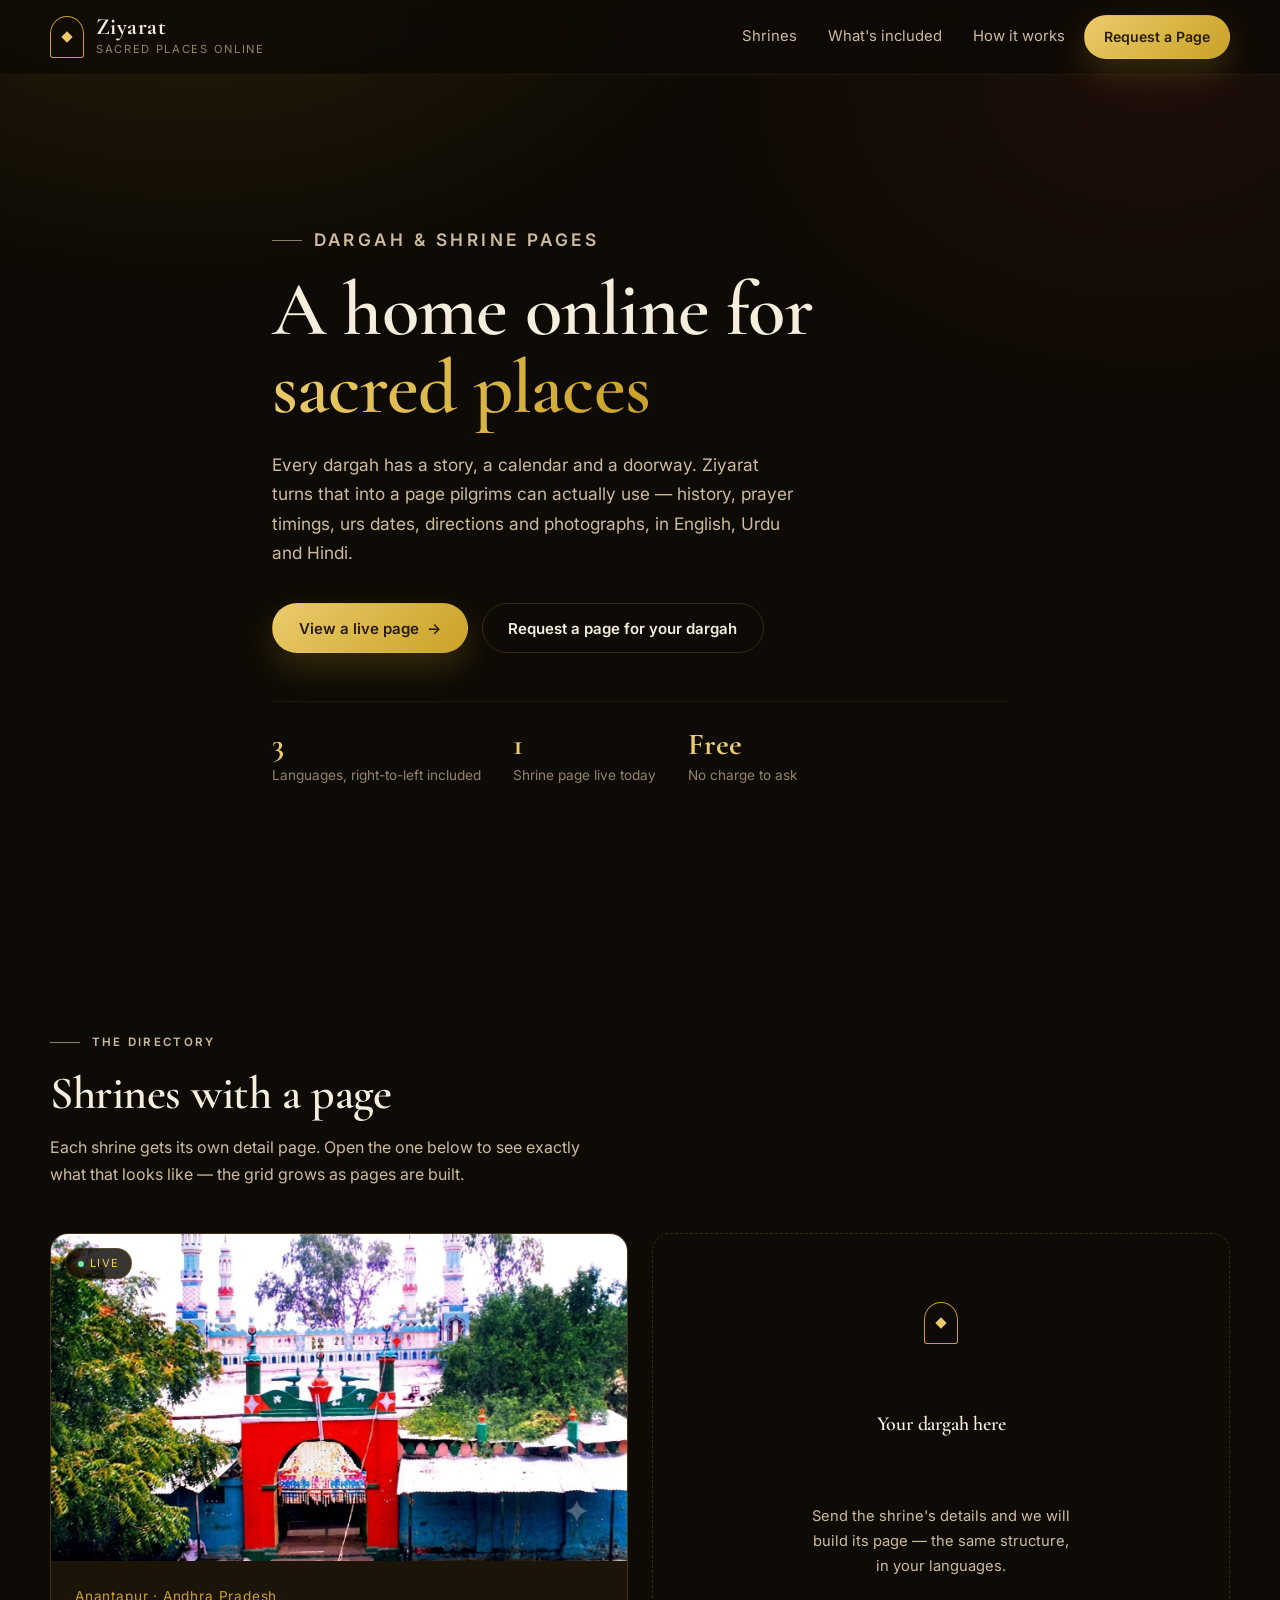
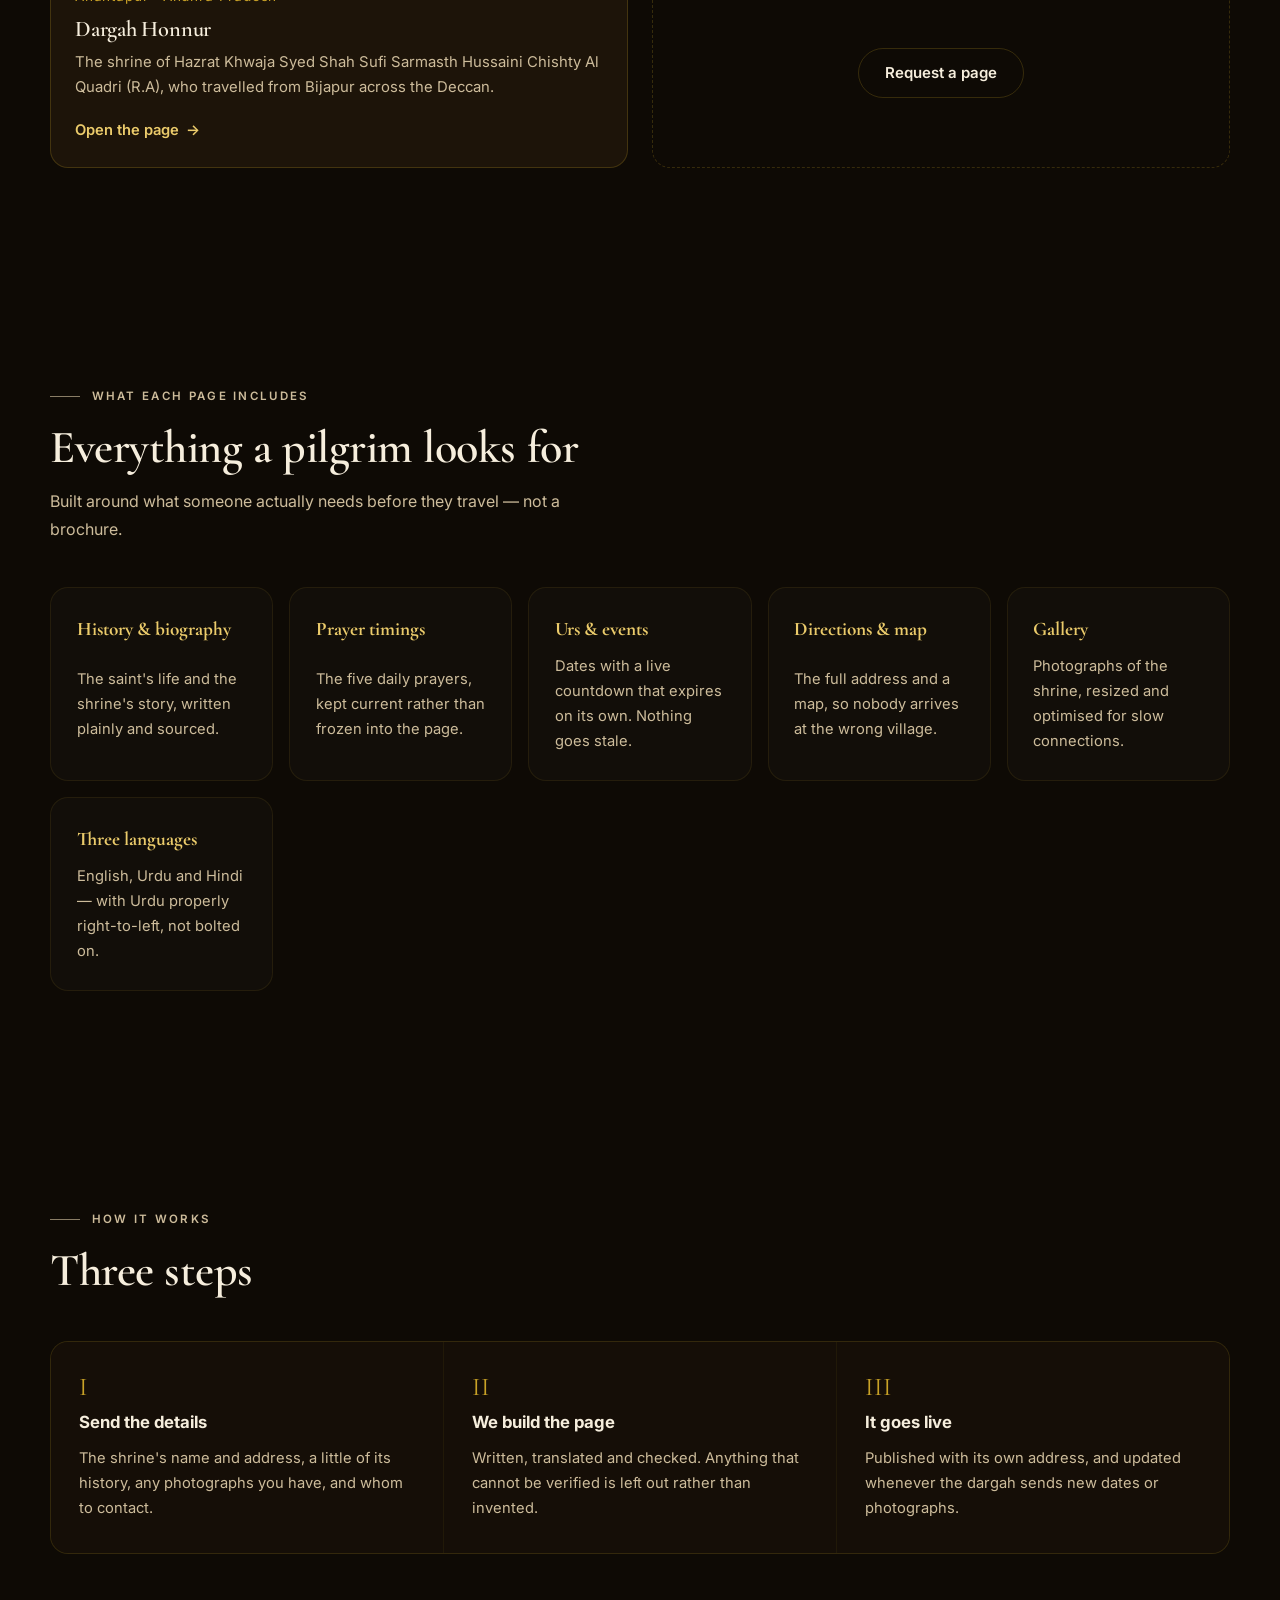
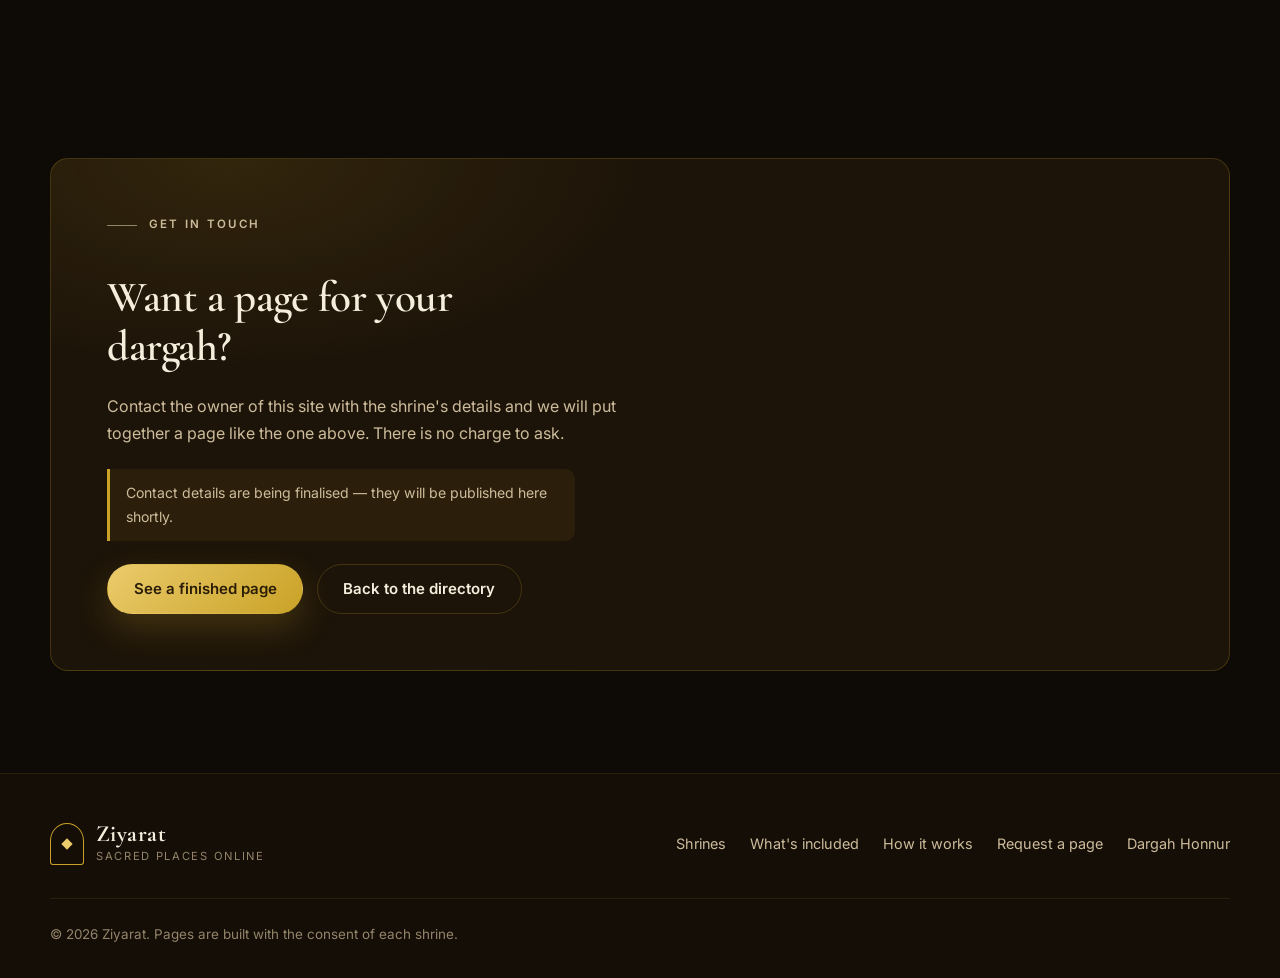
==== commit 78225283: "Show the whole photograph on the directory card The card was using shrine-wide.webp, which is itself" ====
--- a/html/index.html
+++ b/html/index.html
@@ -9,7 +9,7 @@
   <link rel="preconnect" href="https://fonts.googleapis.com" />
   <link rel="preconnect" href="https://fonts.gstatic.com" crossorigin />
   <link href="https://fonts.googleapis.com/css2?family=Cormorant+Garamond:wght@600;700&family=Inter:wght@400;500;600;700&display=swap" rel="stylesheet" />
-  <link rel="stylesheet" href="./assets/home.css?v=2" />
+  <link rel="stylesheet" href="./assets/home.css?v=3" />
 </head>
 <body>
 
@@ -76,9 +76,9 @@
 
           <article class="shrine-card shrine-card--live">
             <div class="shrine-card__media">
-              <img src="./assets/images/shrine-wide.webp"
-                   alt="Dargah Honnur seen from the approach"
-                   width="900" height="560" loading="lazy" decoding="async" />
+              <img src="./assets/images/shrine-full.webp"
+                   alt="Dargah Honnur — the gateway, courtyard and minarets"
+                   width="1376" height="783" loading="lazy" decoding="async" />
               <span class="shrine-card__badge"><i aria-hidden="true"></i>Live</span>
             </div>
             <div class="shrine-card__body">
--- a/html/assets/home.css
+++ b/html/assets/home.css
@@ -372,9 +372,11 @@
   box-shadow: 0 26px 60px rgba(0, 0, 0, 0.5), 0 0 0 1px rgba(201, 162, 39, 0.18);
 }
 
+/* The frame matches the photograph's own ratio (1376x783), so object-fit:
+   cover has nothing to crop and the whole image is visible. */
 .shrine-card__media {
   position: relative;
-  aspect-ratio: 16 / 10;
+  aspect-ratio: 1376 / 783;
   overflow: hidden;
   background: var(--surface-2);
 }
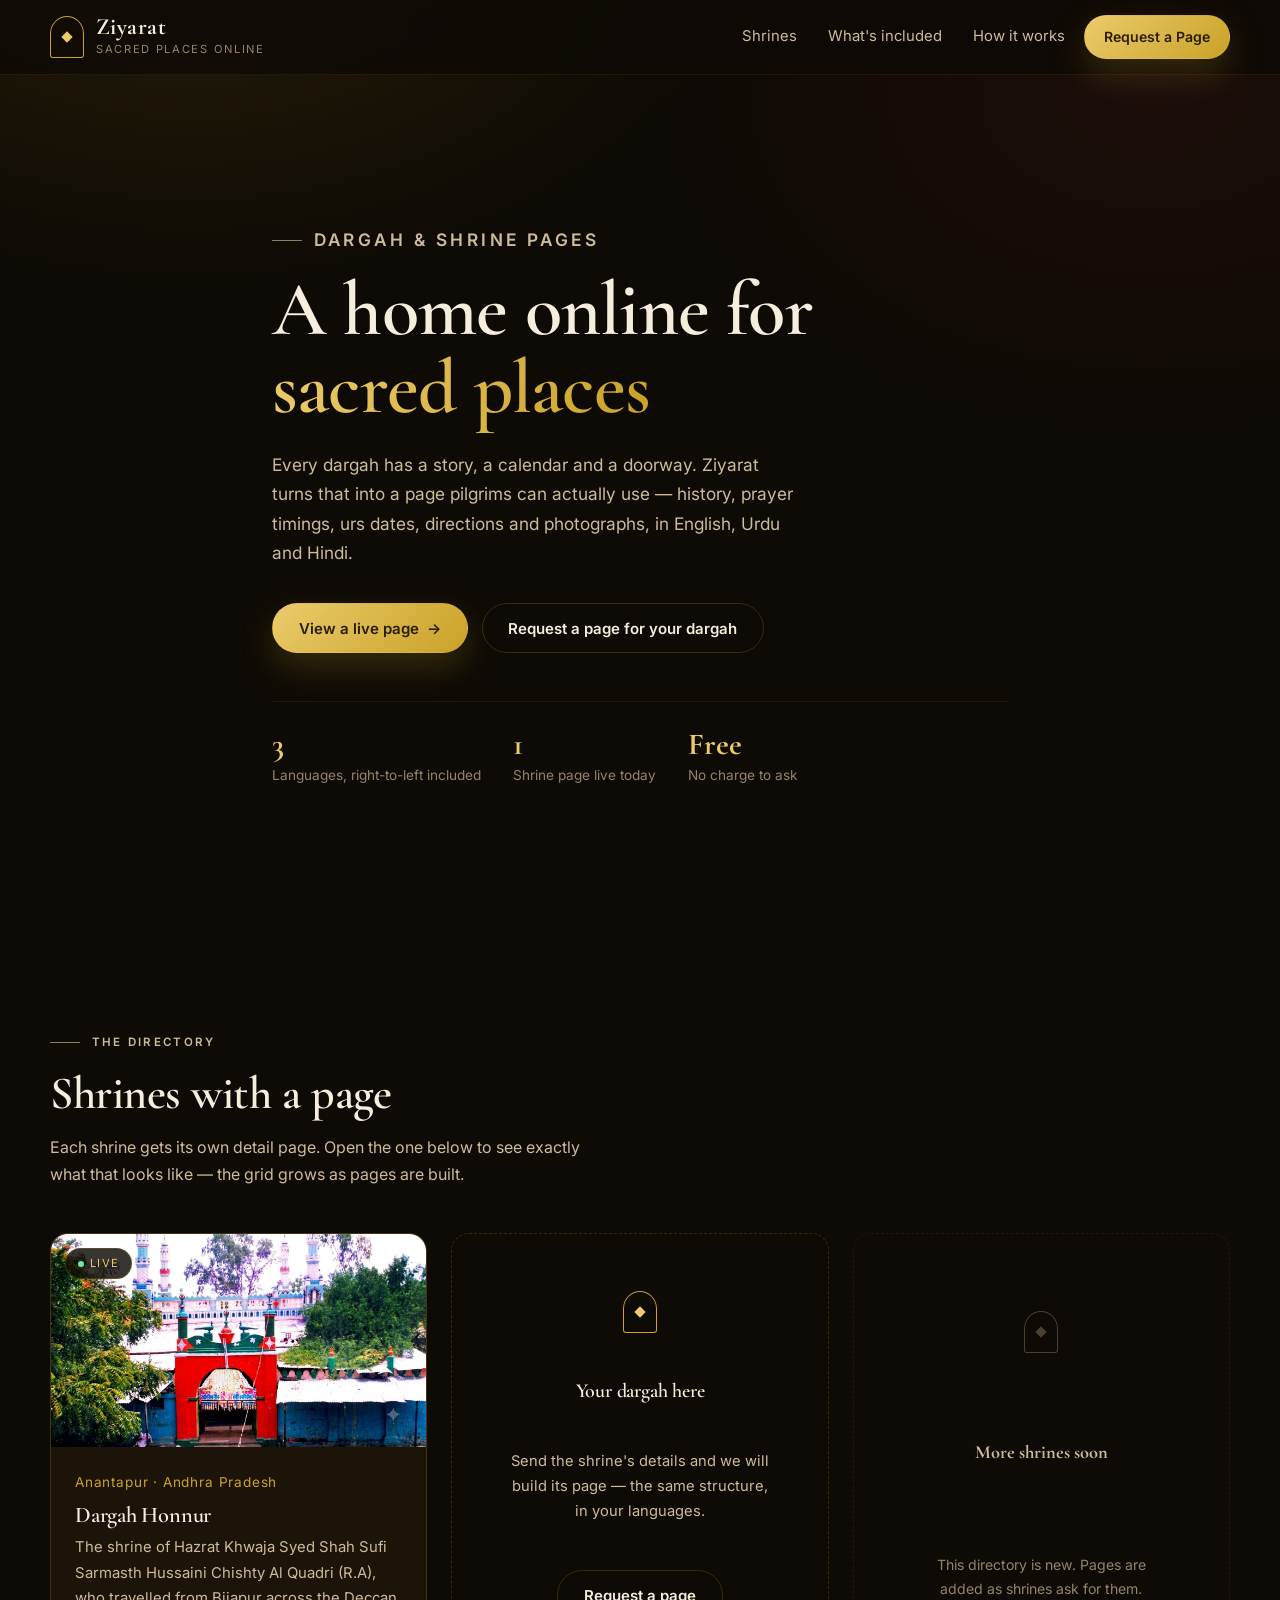
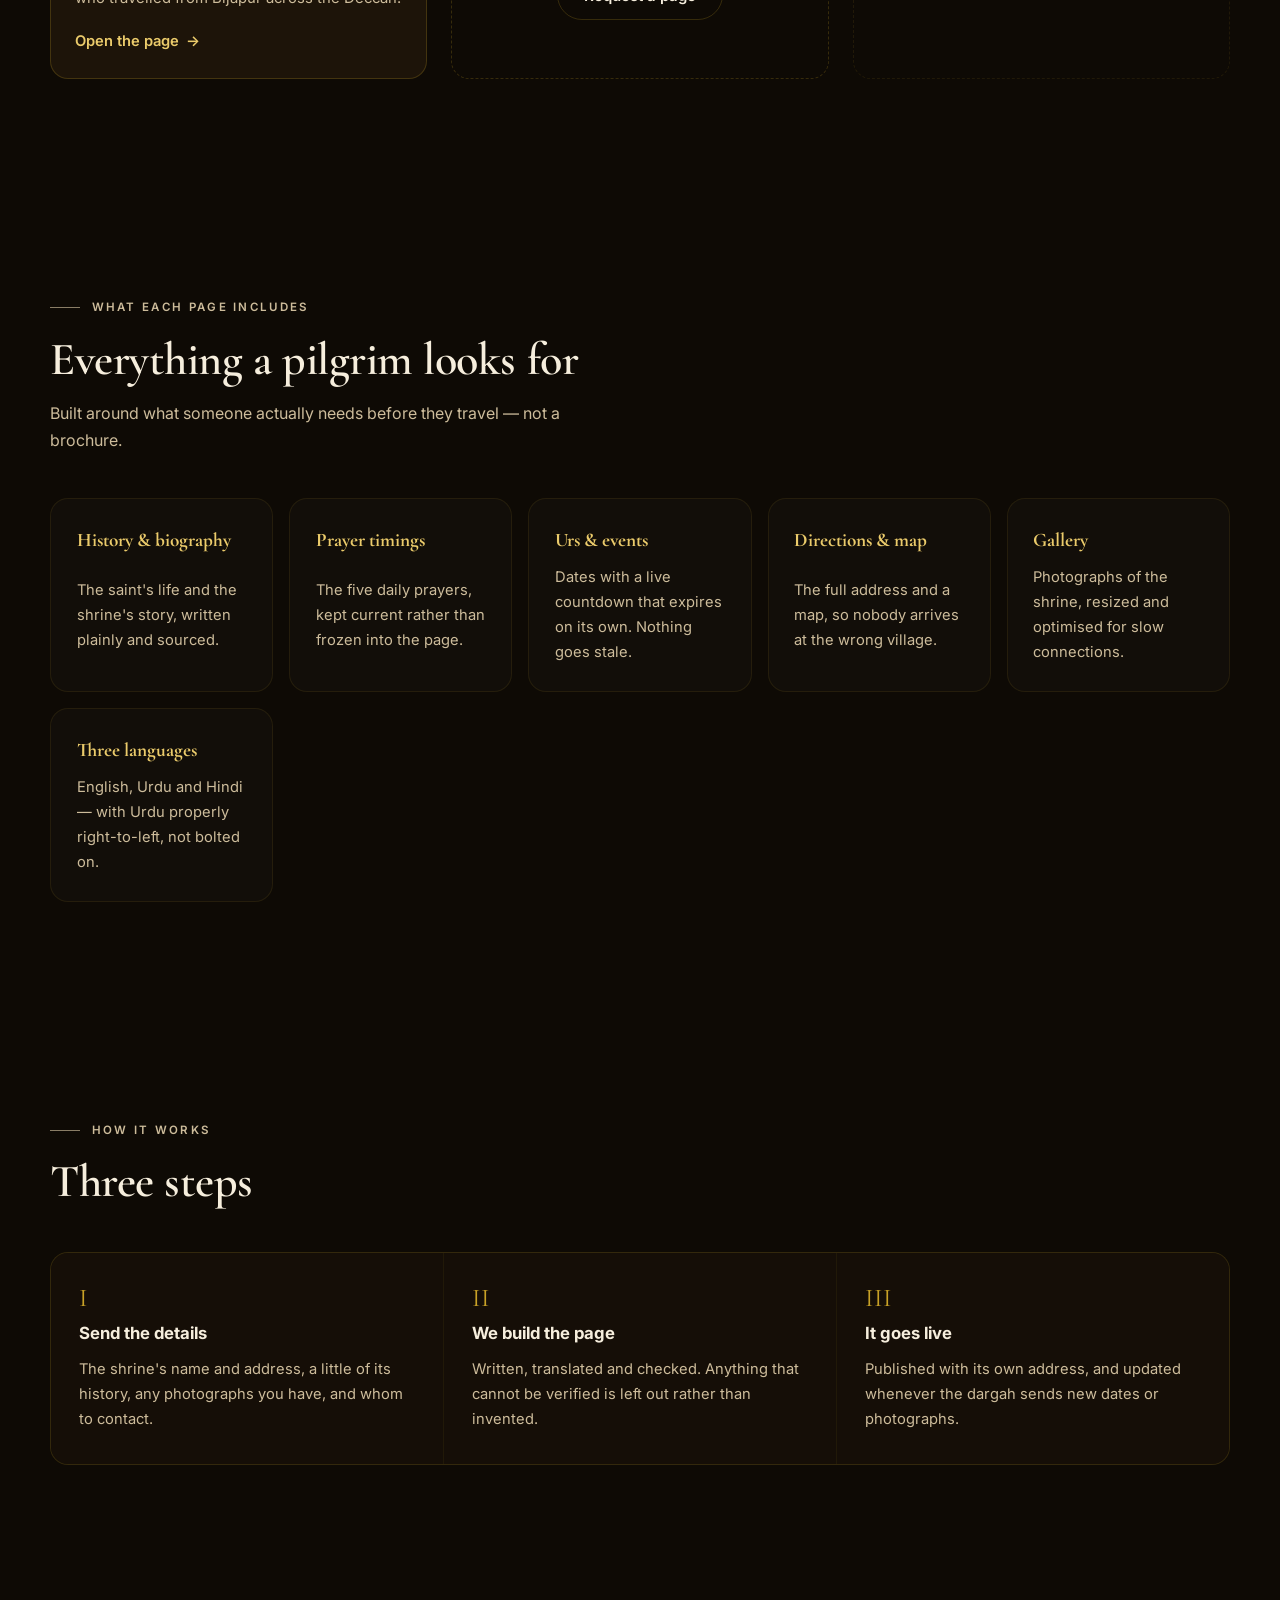
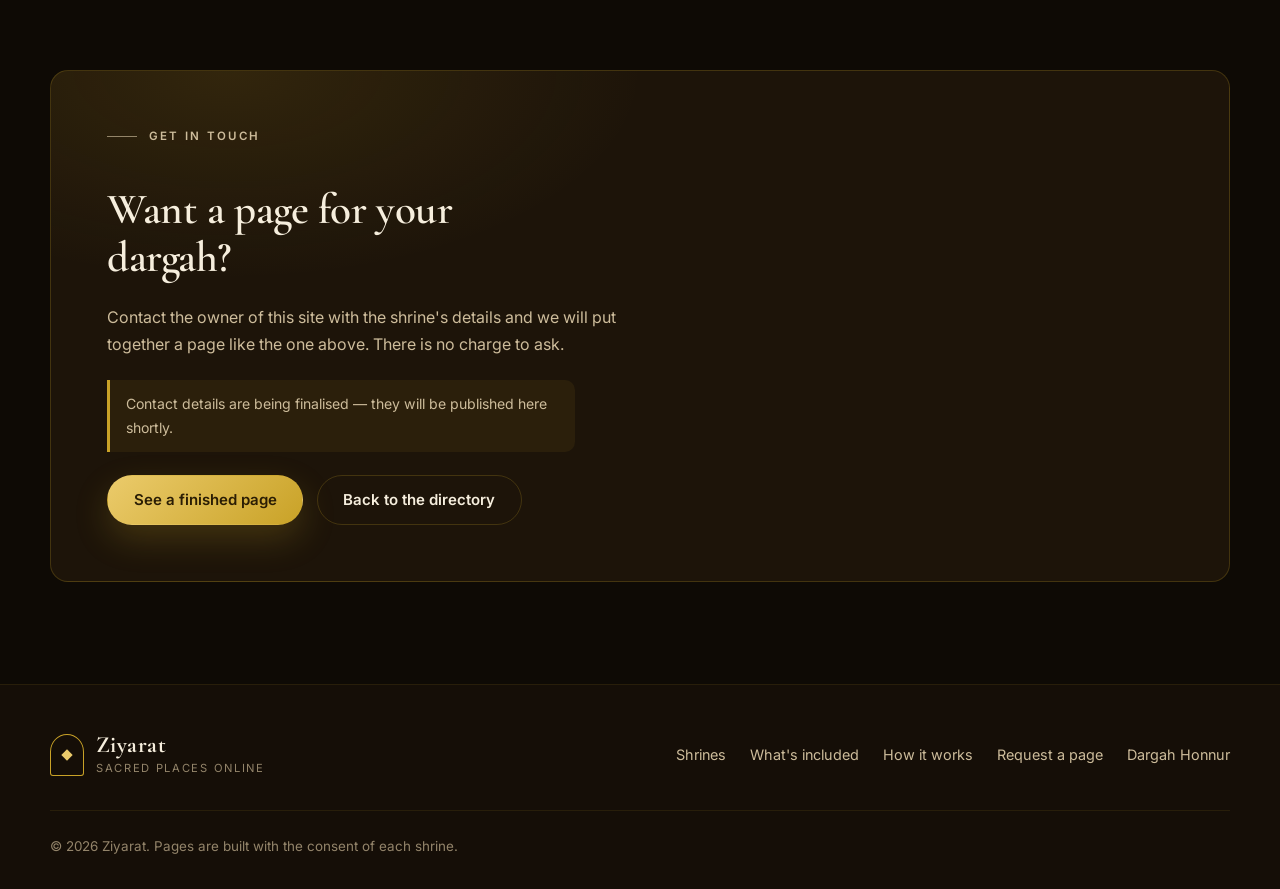
==== commit 00616c1b: "Show three shrine cards per row The grid used auto-fit, which collapses to however many cards exist " ====
--- a/html/index.html
+++ b/html/index.html
@@ -9,7 +9,7 @@
   <link rel="preconnect" href="https://fonts.googleapis.com" />
   <link rel="preconnect" href="https://fonts.gstatic.com" crossorigin />
   <link href="https://fonts.googleapis.com/css2?family=Cormorant+Garamond:wght@600;700&family=Inter:wght@400;500;600;700&display=swap" rel="stylesheet" />
-  <link rel="stylesheet" href="./assets/home.css?v=3" />
+  <link rel="stylesheet" href="./assets/home.css?v=4" />
 </head>
 <body>
 
@@ -102,6 +102,12 @@
               structure, in your languages.
             </p>
             <a class="btn btn--ghost" href="#contact">Request a page</a>
+          </article>
+
+          <article class="shrine-card shrine-card--soon">
+            <span class="arch-mark" aria-hidden="true"></span>
+            <strong>More shrines soon</strong>
+            <p>This directory is new. Pages are added as shrines ask for them.</p>
           </article>
 
         </div>
--- a/html/assets/home.css
+++ b/html/assets/home.css
@@ -349,10 +349,25 @@
 
 /* ------------------------------------------------------------------- grid */
 
+/* Explicitly three across. auto-fit was collapsing to however many cards
+   happened to exist, so two cards stretched to half the row each. */
 .shrine-grid {
   display: grid;
-  grid-template-columns: repeat(auto-fit, minmax(280px, 1fr));
+  grid-template-columns: repeat(3, minmax(0, 1fr));
   gap: 1.5rem;
+  align-items: stretch;
+}
+
+@media (max-width: 1000px) {
+  .shrine-grid {
+    grid-template-columns: repeat(2, minmax(0, 1fr));
+  }
+}
+
+@media (max-width: 660px) {
+  .shrine-grid {
+    grid-template-columns: minmax(0, 1fr);
+  }
 }
 
 .shrine-card {
@@ -666,3 +681,37 @@
     transition-duration: 0.01ms !important;
   }
 }
+
+/* The third slot: a plain marker that the directory is new, kept visually
+   quieter than the invite card so the two do not read as duplicates. */
+.shrine-card--soon {
+  display: grid;
+  place-items: center;
+  gap: 0.6rem;
+  padding: 2.5rem 1.75rem;
+  text-align: center;
+  border-style: dashed;
+  border-color: var(--line-soft);
+  background: transparent;
+  color: var(--cream-faint);
+}
+
+.shrine-card--soon .arch-mark {
+  opacity: 0.45;
+  border-color: var(--cream-faint);
+}
+
+.shrine-card--soon .arch-mark::after {
+  background: var(--cream-faint);
+}
+
+.shrine-card--soon strong {
+  font-family: var(--font-display);
+  font-size: 1.15rem;
+  color: var(--cream-soft);
+}
+
+.shrine-card--soon p {
+  font-size: 0.88rem;
+  max-width: 26ch;
+}
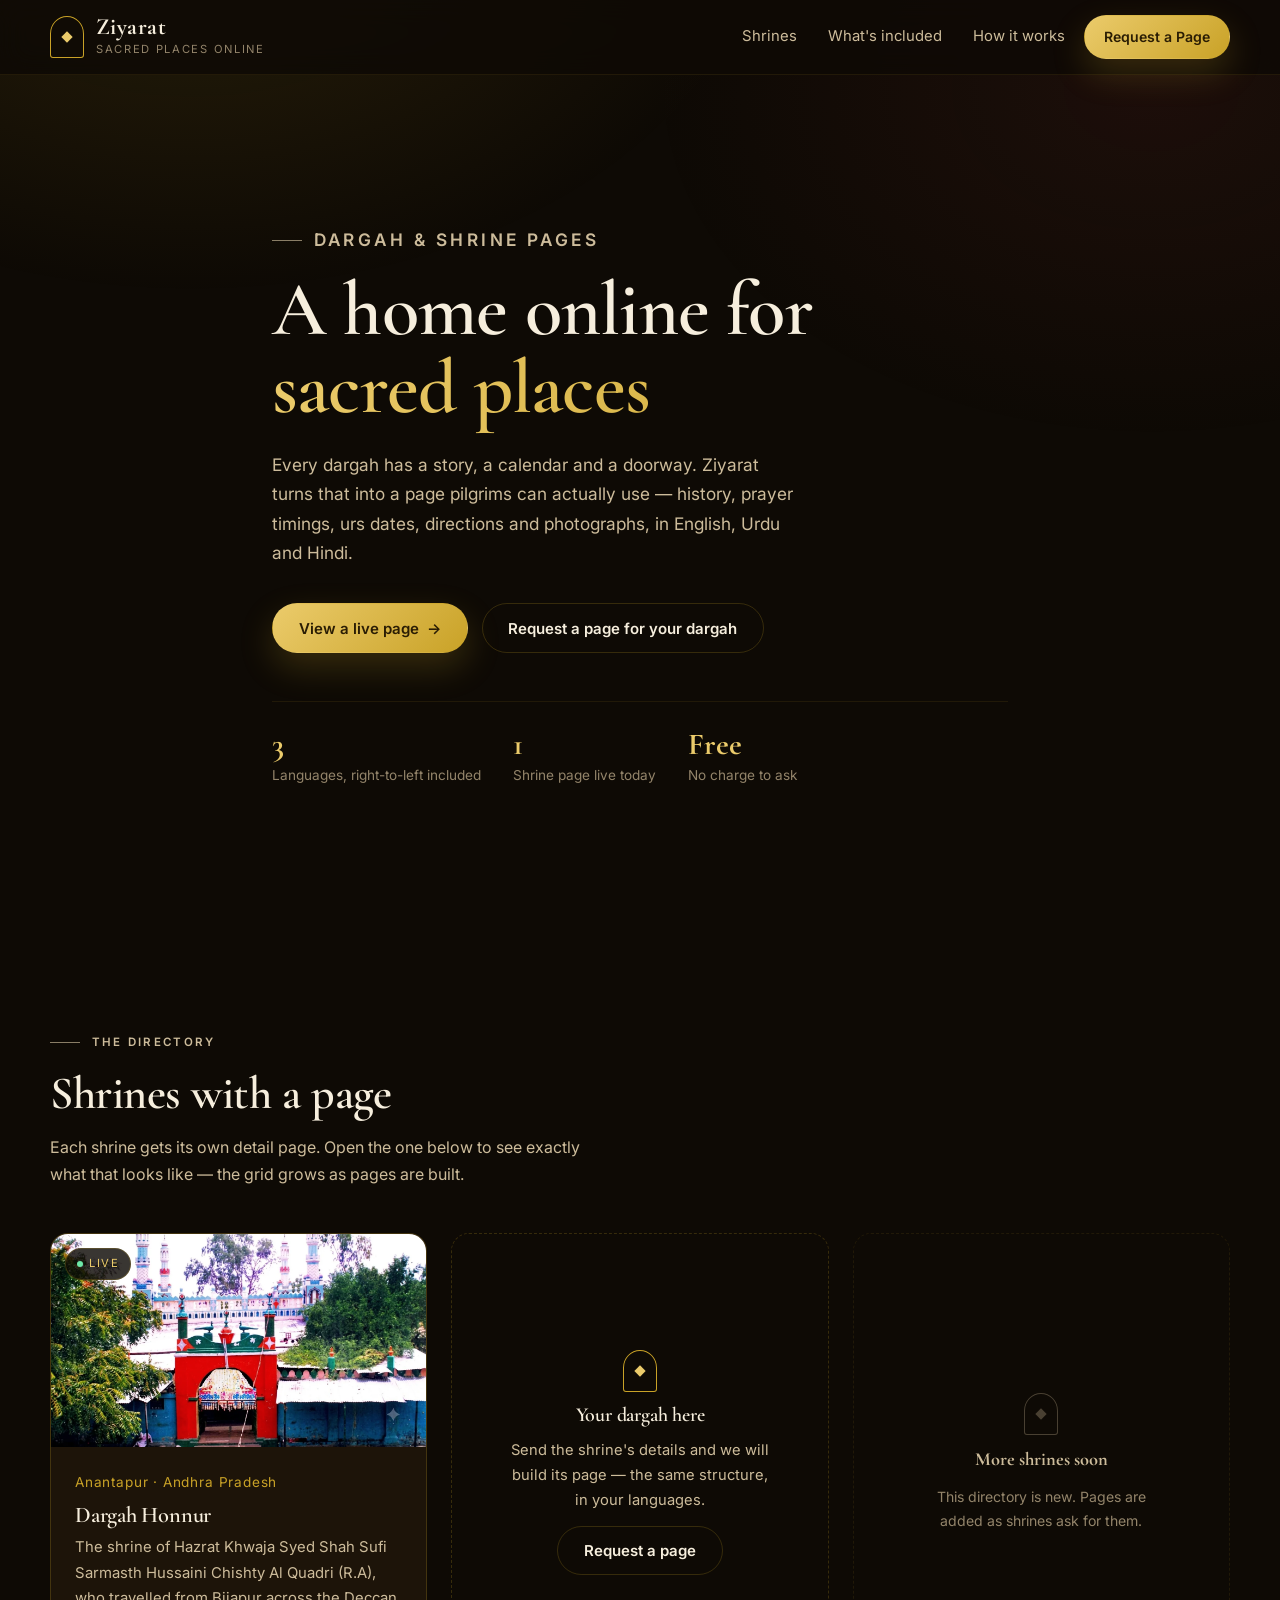
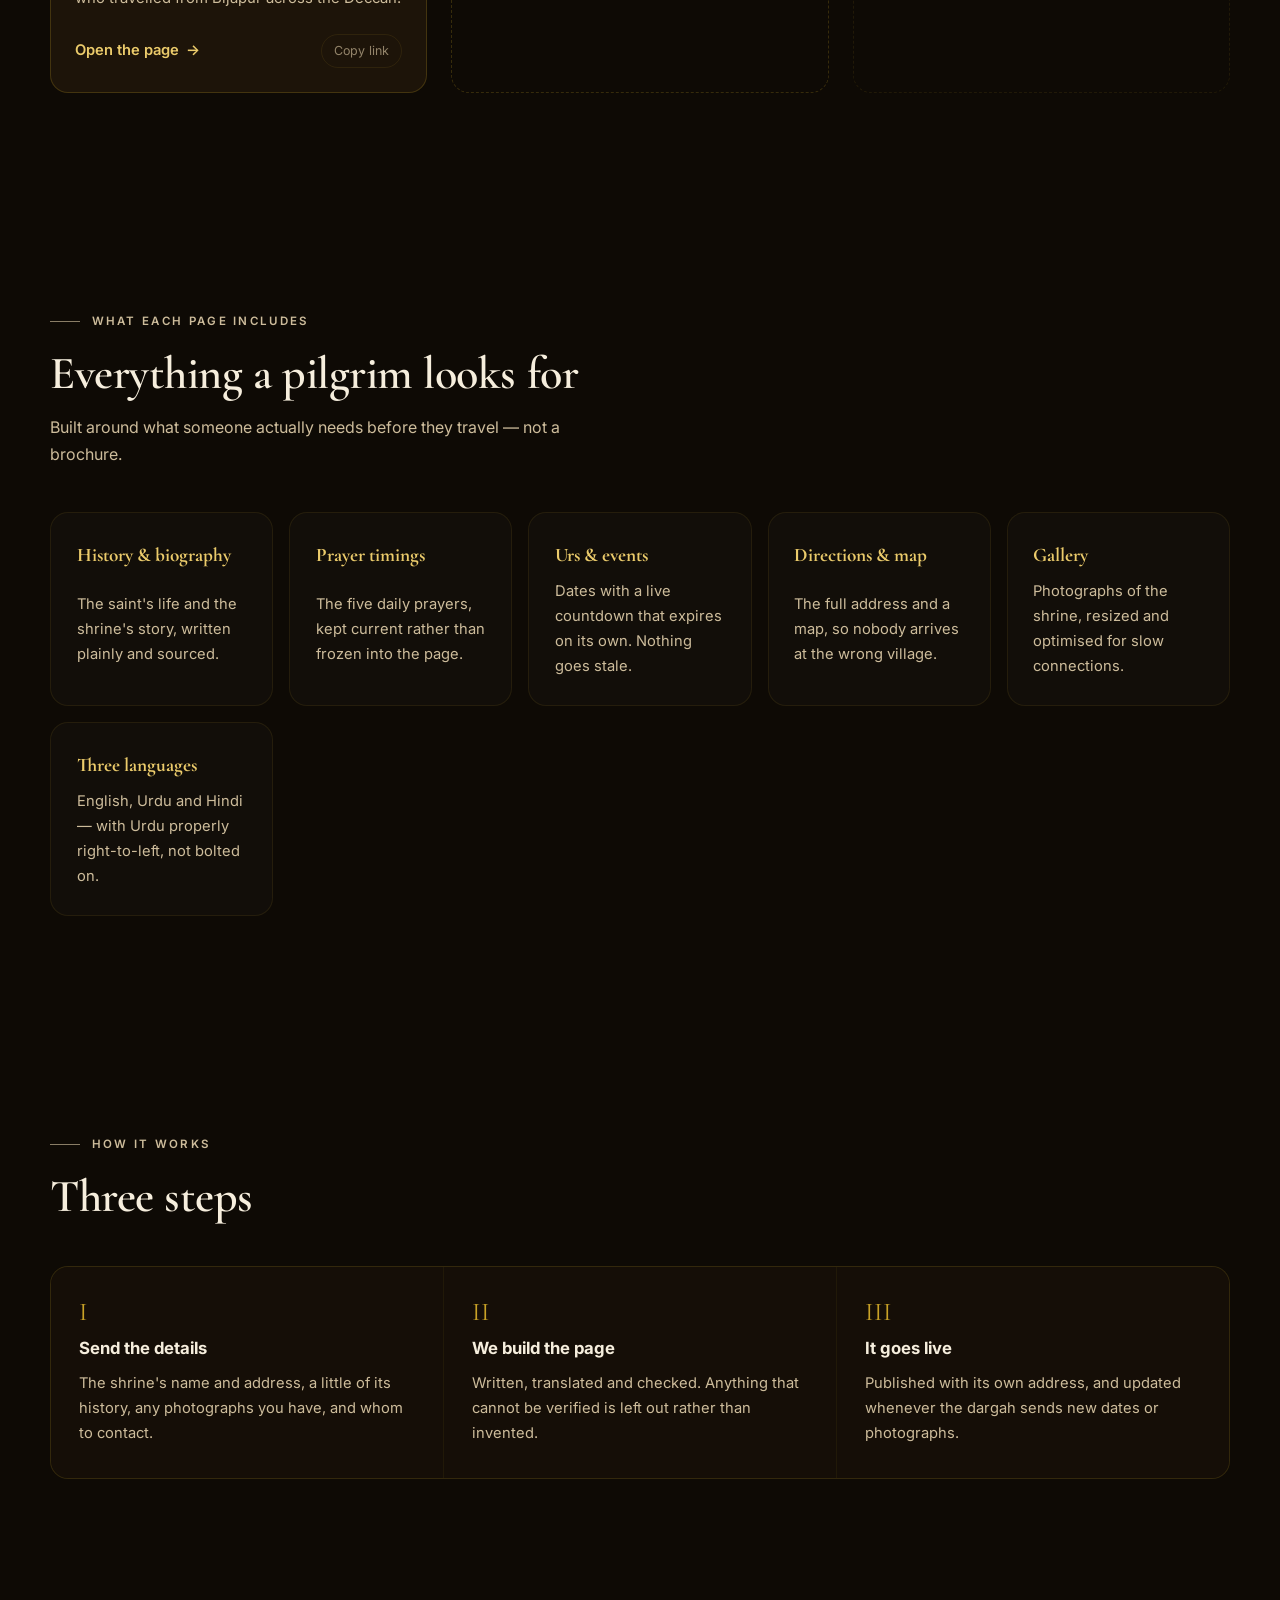
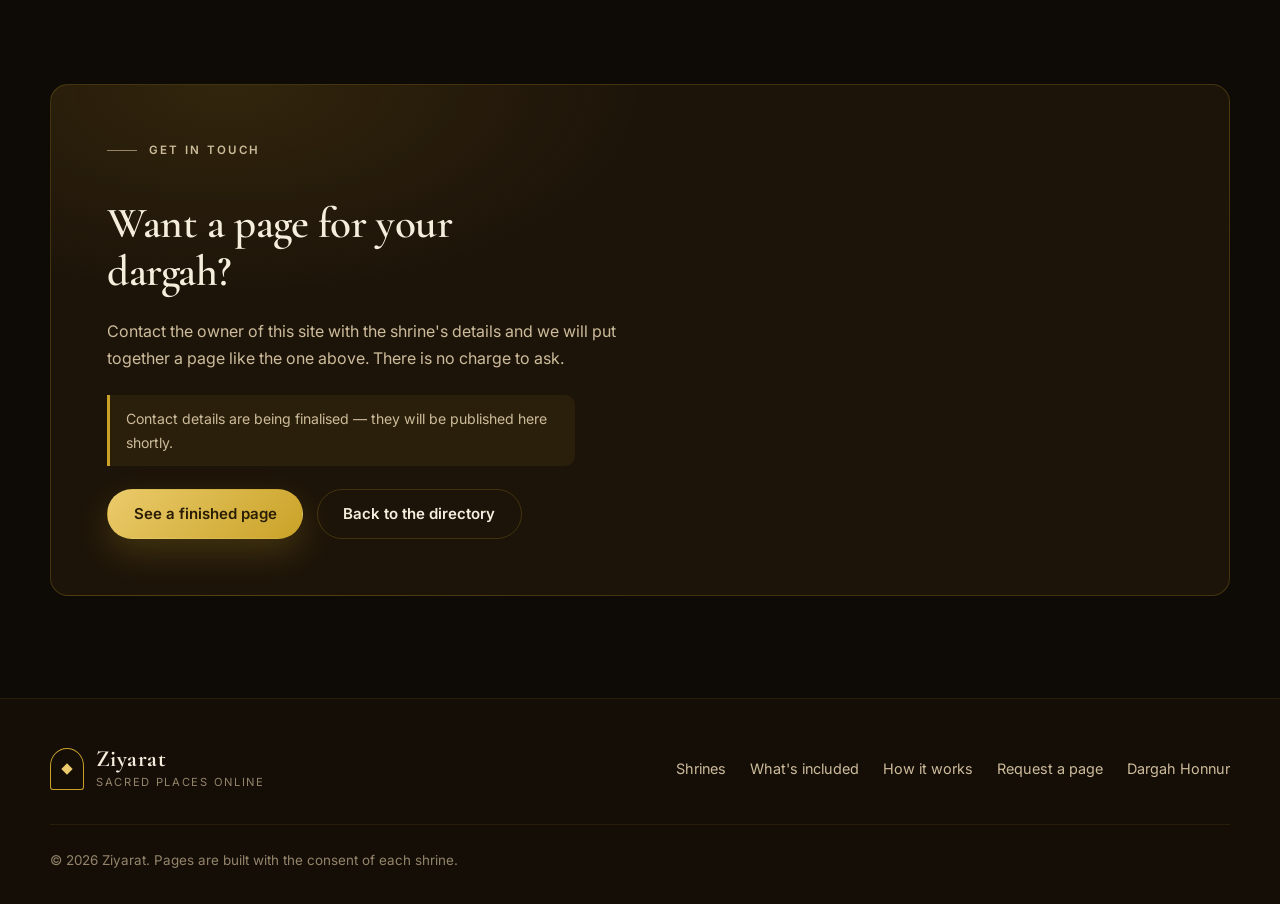
==== commit 36506f36: "Make the directory home page interactive Adds an interaction layer to the home page only; the shrine" ====
--- a/html/index.html
+++ b/html/index.html
@@ -9,9 +9,13 @@
   <link rel="preconnect" href="https://fonts.googleapis.com" />
   <link rel="preconnect" href="https://fonts.gstatic.com" crossorigin />
   <link href="https://fonts.googleapis.com/css2?family=Cormorant+Garamond:wght@600;700&family=Inter:wght@400;500;600;700&display=swap" rel="stylesheet" />
-  <link rel="stylesheet" href="./assets/home.css?v=4" />
+  <link rel="stylesheet" href="./assets/home.css?v=5" />
 </head>
 <body>
+
+  <div class="scroll-progress" aria-hidden="true">
+    <div class="scroll-progress__bar" id="progressBar"></div>
+  </div>
 
   <header class="masthead">
     <div class="shell masthead__bar">
@@ -41,20 +45,20 @@
     <!-- ---------------------------------------------------------------- hero -->
     <section class="section hero">
       <div class="shell hero__inner">
-        <p class="eyebrow">Dargah &amp; shrine pages</p>
-        <h1>A home online for <em>sacred places</em></h1>
-        <p>
+        <p class="eyebrow" data-reveal>Dargah &amp; shrine pages</p>
+        <h1 data-reveal>A home online for <em>sacred places</em></h1>
+        <p data-reveal>
           Every dargah has a story, a calendar and a doorway. Ziyarat turns that into
           a page pilgrims can actually use — history, prayer timings, urs dates,
           directions and photographs, in English, Urdu and Hindi.
         </p>
-        <div class="hero__actions">
+        <div class="hero__actions" data-reveal>
           <a class="btn btn--gold" href="#shrines">View a live page <span aria-hidden="true">→</span></a>
           <a class="btn btn--ghost" href="#contact">Request a page for your dargah</a>
         </div>
-        <div class="hero__meta">
-          <div><strong>3</strong><span>Languages, right-to-left included</span></div>
-          <div><strong>1</strong><span>Shrine page live today</span></div>
+        <div class="hero__meta" data-reveal>
+          <div><strong data-count="3">0</strong><span>Languages, right-to-left included</span></div>
+          <div><strong data-count="1">0</strong><span>Shrine page live today</span></div>
           <div><strong>Free</strong><span>No charge to ask</span></div>
         </div>
       </div>
@@ -63,7 +67,7 @@
     <!-- -------------------------------------------------------------- shrines -->
     <section class="section" id="shrines">
       <div class="shell">
-        <div class="section-head">
+        <div class="section-head" data-reveal>
           <p class="eyebrow">The directory</p>
           <h2>Shrines with a page</h2>
           <p>
@@ -74,7 +78,7 @@
 
         <div class="shrine-grid">
 
-          <article class="shrine-card shrine-card--live">
+          <article class="shrine-card shrine-card--live" data-reveal data-spot data-tilt>
             <div class="shrine-card__media">
               <img src="./assets/images/shrine-full.webp"
                    alt="Dargah Honnur — the gateway, courtyard and minarets"
@@ -90,11 +94,16 @@
                 The shrine of Hazrat Khwaja Syed Shah Sufi Sarmasth Hussaini Chishty
                 Al Quadri (R.A), who travelled from Bijapur across the Deccan.
               </p>
-              <span class="shrine-card__go">Open the page <span aria-hidden="true">→</span></span>
+              <div class="shrine-card__foot">
+                <span class="shrine-card__go">Open the page <span aria-hidden="true">→</span></span>
+                <button class="copy-link" type="button" data-copy="./honnur-vali.html">
+                  <span data-copy-label>Copy link</span>
+                </button>
+              </div>
             </div>
           </article>
 
-          <article class="shrine-card shrine-card--invite">
+          <article class="shrine-card shrine-card--invite" data-reveal data-spot data-tilt>
             <span class="arch-mark" aria-hidden="true"></span>
             <h3>Your dargah here</h3>
             <p>
@@ -104,7 +113,7 @@
             <a class="btn btn--ghost" href="#contact">Request a page</a>
           </article>
 
-          <article class="shrine-card shrine-card--soon">
+          <article class="shrine-card shrine-card--soon" data-reveal data-spot data-tilt>
             <span class="arch-mark" aria-hidden="true"></span>
             <strong>More shrines soon</strong>
             <p>This directory is new. Pages are added as shrines ask for them.</p>
@@ -117,7 +126,7 @@
     <!-- ------------------------------------------------------------- included -->
     <section class="section" id="included">
       <div class="shell">
-        <div class="section-head">
+        <div class="section-head" data-reveal>
           <p class="eyebrow">What each page includes</p>
           <h2>Everything a pilgrim looks for</h2>
           <p>
@@ -127,27 +136,27 @@
         </div>
 
         <div class="feature-grid">
-          <article class="feature">
+          <article class="feature" data-reveal data-spot>
             <strong>History &amp; biography</strong>
             <p>The saint's life and the shrine's story, written plainly and sourced.</p>
           </article>
-          <article class="feature">
+          <article class="feature" data-reveal data-spot>
             <strong>Prayer timings</strong>
             <p>The five daily prayers, kept current rather than frozen into the page.</p>
           </article>
-          <article class="feature">
+          <article class="feature" data-reveal data-spot>
             <strong>Urs &amp; events</strong>
             <p>Dates with a live countdown that expires on its own. Nothing goes stale.</p>
           </article>
-          <article class="feature">
+          <article class="feature" data-reveal data-spot>
             <strong>Directions &amp; map</strong>
             <p>The full address and a map, so nobody arrives at the wrong village.</p>
           </article>
-          <article class="feature">
+          <article class="feature" data-reveal data-spot>
             <strong>Gallery</strong>
             <p>Photographs of the shrine, resized and optimised for slow connections.</p>
           </article>
-          <article class="feature">
+          <article class="feature" data-reveal data-spot>
             <strong>Three languages</strong>
             <p>English, Urdu and Hindi — with Urdu properly right-to-left, not bolted on.</p>
           </article>
@@ -158,13 +167,13 @@
     <!-- ------------------------------------------------------------------ how -->
     <section class="section" id="how">
       <div class="shell">
-        <div class="section-head">
+        <div class="section-head" data-reveal>
           <p class="eyebrow">How it works</p>
           <h2>Three steps</h2>
         </div>
 
         <div class="steps">
-          <article class="step">
+          <article class="step" data-reveal data-spot>
             <span class="step__no">I</span>
             <strong>Send the details</strong>
             <p>
@@ -172,7 +181,7 @@
               you have, and whom to contact.
             </p>
           </article>
-          <article class="step">
+          <article class="step" data-reveal data-spot>
             <span class="step__no">II</span>
             <strong>We build the page</strong>
             <p>
@@ -180,7 +189,7 @@
               left out rather than invented.
             </p>
           </article>
-          <article class="step">
+          <article class="step" data-reveal data-spot>
             <span class="step__no">III</span>
             <strong>It goes live</strong>
             <p>
@@ -195,7 +204,7 @@
     <!-- -------------------------------------------------------------- contact -->
     <section class="section" id="contact">
       <div class="shell">
-        <div class="contact-card">
+        <div class="contact-card" data-reveal data-spot>
           <p class="eyebrow">Get in touch</p>
           <h2>Want a page for your dargah?</h2>
           <p>
@@ -237,25 +246,10 @@
     </div>
   </footer>
 
-  <script>
-    // Only interaction on this page: the mobile menu.
-    (() => {
-      const burger = document.getElementById('burger');
-      const nav = document.getElementById('nav');
-      if (!burger || !nav) return;
-      burger.addEventListener('click', () => {
-        const open = nav.dataset.open === 'true';
-        nav.dataset.open = String(!open);
-        burger.setAttribute('aria-expanded', String(!open));
-        burger.setAttribute('aria-label', open ? 'Open menu' : 'Close menu');
-      });
-      nav.addEventListener('click', (e) => {
-        if (e.target.closest('a') && window.matchMedia('(max-width: 860px)').matches) {
-          nav.dataset.open = 'false';
-          burger.setAttribute('aria-expanded', 'false');
-        }
-      });
-    })();
-  </script>
+  <button class="to-top" id="toTop" type="button" aria-label="Back to top">
+    <span aria-hidden="true">↑</span>
+  </button>
+
+  <script src="./assets/home.js?v=1" defer></script>
 </body>
 </html>
--- a/html/assets/home.css
+++ b/html/assets/home.css
@@ -715,3 +715,532 @@
   font-size: 0.88rem;
   max-width: 26ch;
 }
+
+/* ===========================================================================
+   INTERACTION LAYER
+   Appended deliberately: every rule below either adds motion or deepens a
+   hover state. Removing this whole block leaves the page fully usable.
+   =========================================================================== */
+
+/* Sticky header would otherwise clip the heading of whichever section an
+   anchor jumps to. */
+section[id],
+main[id] {
+  scroll-margin-block-start: 96px;
+}
+
+/* ------------------------------------------------------- scroll progress */
+
+.scroll-progress {
+  position: fixed;
+  inset-block-start: 0;
+  inset-inline: 0;
+  z-index: 60;
+  height: 2px;
+  pointer-events: none;
+}
+
+.scroll-progress__bar {
+  height: 100%;
+  transform: scaleX(0);
+  transform-origin: 0 50%;
+  background: linear-gradient(90deg, var(--gold-dim), var(--gold-bright));
+  box-shadow: 0 0 12px rgba(235, 203, 107, 0.55);
+}
+
+/* ---------------------------------------------------------------- header */
+
+.masthead {
+  transition: background 0.35s ease, box-shadow 0.35s ease, border-color 0.35s ease;
+}
+
+.masthead__bar {
+  transition: min-height 0.35s var(--ease);
+}
+
+.masthead.is-stuck {
+  background: rgba(14, 10, 5, 0.95);
+  border-bottom-color: var(--line);
+  box-shadow: 0 14px 40px rgba(0, 0, 0, 0.45);
+}
+
+.masthead.is-stuck .masthead__bar {
+  min-height: 62px;
+}
+
+/* an underline that grows from the centre, and stays lit for the section you
+   are actually looking at */
+.masthead__nav a:not(.btn)::after {
+  content: '';
+  position: absolute;
+  inset-inline: 0.8rem;
+  inset-block-end: 0.3rem;
+  height: 1px;
+  background: currentColor;
+  transform: scaleX(0);
+  transform-origin: 50% 50%;
+  transition: transform 0.3s var(--ease);
+}
+
+.masthead__nav a:not(.btn):hover::after,
+.masthead__nav a:not(.btn)[aria-current='true']::after {
+  transform: scaleX(1);
+}
+
+.masthead__nav a:not(.btn)[aria-current='true'] {
+  color: var(--gold-bright);
+}
+
+/* the mark reacts to the brand as a whole */
+.arch-mark {
+  transition: border-color 0.3s ease, box-shadow 0.4s var(--ease);
+}
+
+.arch-mark::after {
+  transition: rotate 0.5s var(--ease), background 0.3s ease;
+}
+
+.brand:hover .arch-mark {
+  border-color: var(--gold-bright);
+  box-shadow: 0 0 22px rgba(201, 162, 39, 0.32);
+}
+
+.brand:hover .arch-mark::after {
+  rotate: 135deg;
+}
+
+/* burger folds into a cross */
+.burger span {
+  transition: translate 0.3s var(--ease), rotate 0.3s var(--ease), opacity 0.2s ease;
+}
+
+.burger[aria-expanded='true'] span:nth-child(1) {
+  translate: 0 5.5px;
+  rotate: 45deg;
+}
+
+.burger[aria-expanded='true'] span:nth-child(2) {
+  opacity: 0;
+}
+
+.burger[aria-expanded='true'] span:nth-child(3) {
+  translate: 0 -5.5px;
+  rotate: -45deg;
+}
+
+/* --------------------------------------------------------------- buttons */
+
+.btn {
+  position: relative;
+  overflow: hidden;
+  isolation: isolate;
+}
+
+/* a light sweeping across the face on hover */
+.btn::after {
+  content: '';
+  position: absolute;
+  inset-block: 0;
+  inset-inline-start: -60%;
+  z-index: -1;
+  width: 45%;
+  transform: skewX(-18deg);
+  background: linear-gradient(100deg, transparent, rgba(255, 255, 255, 0.34), transparent);
+  transition: inset-inline-start 0.65s var(--ease);
+  pointer-events: none;
+}
+
+.btn--ghost::after {
+  background: linear-gradient(100deg, transparent, rgba(201, 162, 39, 0.28), transparent);
+}
+
+.btn:hover::after {
+  inset-inline-start: 125%;
+}
+
+.btn span[aria-hidden='true'] {
+  transition: translate 0.3s var(--ease);
+}
+
+.btn:hover span[aria-hidden='true'] {
+  translate: 4px 0;
+}
+
+.btn:active {
+  transform: translateY(0);
+}
+
+/* ------------------------------------------------------- scroll reveals */
+
+/* `translate` rather than `transform`, so a card's hover lift and its reveal
+   never overwrite one another — they are independent properties. */
+[data-reveal] {
+  opacity: 0;
+  translate: 0 20px;
+  transition: opacity 0.75s var(--ease), translate 0.75s var(--ease);
+  transition-delay: calc(var(--i, 0) * 90ms);
+}
+
+[data-reveal].is-revealed {
+  opacity: 1;
+  translate: 0 0;
+}
+
+/* the eyebrow's rule draws itself in once the heading arrives */
+[data-reveal] .eyebrow::before {
+  width: 0;
+}
+
+[data-reveal].is-revealed .eyebrow::before {
+  width: 1.9rem;
+  transition: width 0.7s var(--ease) calc(var(--i, 0) * 90ms + 260ms);
+}
+
+/* ------------------------------------------------ pointer-tracked warmth */
+
+/* `isolation` rather than raising the children: making .shrine-card__body a
+   positioned element would re-anchor the card-wide link overlay to the body
+   alone, shrinking the click target to exclude the photograph. */
+[data-spot] {
+  position: relative;
+  isolation: isolate;
+}
+
+[data-spot]::before {
+  content: '';
+  position: absolute;
+  inset: 0;
+  z-index: -1;
+  border-radius: inherit;
+  opacity: 0;
+  pointer-events: none;
+  background: radial-gradient(
+    16rem 16rem at var(--mx, 50%) var(--my, 50%),
+    rgba(201, 162, 39, 0.16),
+    transparent 68%
+  );
+  transition: opacity 0.4s ease;
+}
+
+[data-spot]:hover::before,
+[data-spot]:focus-within::before {
+  opacity: 1;
+}
+
+/* ------------------------------------------------------------ shrine grid */
+
+.shrine-grid {
+  perspective: 1200px;
+}
+
+.shrine-card {
+  transform: rotateX(var(--rx, 0deg)) rotateY(var(--ry, 0deg));
+  transform-style: preserve-3d;
+}
+
+/* re-stated after the tilt variables so the lift composes with them instead of
+   replacing the whole transform */
+.shrine-card--live:hover {
+  transform: translateY(-6px) rotateX(var(--rx, 0deg)) rotateY(var(--ry, 0deg));
+}
+
+/* while the pointer is inside, the transform must track it, not ease over
+   0.4s behind it */
+.shrine-card.is-tilting {
+  transition: transform 0.14s ease-out, border-color 0.3s ease, box-shadow 0.4s var(--ease);
+}
+
+/* the live badge breathes so it reads as a status, not a sticker */
+.shrine-card__badge i {
+  animation: pulse-dot 2.4s var(--ease) infinite;
+}
+
+@keyframes pulse-dot {
+  0%, 100% { box-shadow: 0 0 0 0 rgba(110, 231, 168, 0.55); }
+  70% { box-shadow: 0 0 0 6px rgba(110, 231, 168, 0); }
+}
+
+/* a gold seam that wipes across the top edge of the live card */
+.shrine-card--live::after {
+  content: '';
+  position: absolute;
+  inset-block-start: 0;
+  inset-inline: 0;
+  z-index: 2;
+  height: 2px;
+  background: linear-gradient(90deg, transparent, var(--gold-bright), transparent);
+  transform: scaleX(0);
+  transform-origin: 0 50%;
+  transition: transform 0.6s var(--ease);
+  pointer-events: none;
+}
+
+.shrine-card--live:hover::after,
+.shrine-card--live:focus-within::after {
+  transform: scaleX(1);
+}
+
+/* the photograph warms up as well as scales */
+.shrine-card__media img {
+  filter: saturate(0.92);
+  transition: transform 0.7s var(--ease), filter 0.6s ease;
+}
+
+.shrine-card--live:hover .shrine-card__media img {
+  filter: saturate(1.06);
+}
+
+/* keyboard parity: tabbing to the card link gives the same treatment */
+.shrine-card--live:focus-within {
+  border-color: var(--gold);
+  box-shadow: 0 26px 60px rgba(0, 0, 0, 0.5), 0 0 0 1px rgba(201, 162, 39, 0.18);
+}
+
+.shrine-card--live:focus-within .shrine-card__go span:last-child {
+  transform: translateX(4px);
+}
+
+/* the row under the description */
+.shrine-card__foot {
+  display: flex;
+  align-items: center;
+  justify-content: space-between;
+  gap: 0.75rem;
+  margin-top: 0.9rem;
+}
+
+.shrine-card__foot .shrine-card__go {
+  margin-top: 0;
+}
+
+/* Sits above the card-wide link overlay, otherwise the click would navigate
+   instead of copying. */
+.copy-link {
+  position: relative;
+  z-index: 3;
+  display: inline-flex;
+  align-items: center;
+  gap: 0.4rem;
+  padding: 0.35rem 0.75rem;
+  border: 1px solid var(--line-soft);
+  border-radius: 999px;
+  background: transparent;
+  color: var(--cream-faint);
+  font: inherit;
+  font-size: 0.78rem;
+  cursor: pointer;
+  white-space: nowrap;
+  transition: color 0.25s ease, border-color 0.25s ease, background 0.25s ease;
+}
+
+.copy-link:hover {
+  color: var(--gold-bright);
+  border-color: var(--line);
+  background: rgba(201, 162, 39, 0.08);
+}
+
+.copy-link.is-copied {
+  color: #6ee7a8;
+  border-color: rgba(110, 231, 168, 0.4);
+  background: rgba(110, 231, 168, 0.08);
+}
+
+/* the dashed slots answer the pointer too, just more quietly */
+.shrine-card--invite:hover,
+.shrine-card--soon:hover {
+  border-color: var(--gold-dim);
+  transform: translateY(-3px) rotateX(var(--rx, 0deg)) rotateY(var(--ry, 0deg));
+}
+
+.shrine-card--invite:hover .arch-mark {
+  border-color: var(--gold-bright);
+}
+
+/* ------------------------------------------------------------- features */
+
+.feature {
+  position: relative;
+  overflow: hidden;
+}
+
+.feature strong {
+  transition: color 0.3s ease;
+}
+
+.feature:hover {
+  border-color: var(--gold-dim);
+  box-shadow: 0 18px 40px rgba(0, 0, 0, 0.34);
+}
+
+/* a corner rule that extends on hover */
+.feature::after {
+  content: '';
+  position: absolute;
+  inset-block-start: 0;
+  inset-inline-start: 0;
+  width: 0;
+  height: 2px;
+  background: linear-gradient(90deg, var(--gold), transparent);
+  transition: width 0.45s var(--ease);
+}
+
+.feature:hover::after {
+  width: 60%;
+}
+
+/* ---------------------------------------------------------------- steps */
+
+.step {
+  position: relative;
+  transition: background 0.35s ease;
+}
+
+.step:hover {
+  background: var(--surface);
+}
+
+.step__no {
+  display: inline-block;
+  transition: color 0.3s ease, translate 0.4s var(--ease);
+}
+
+.step:hover .step__no {
+  color: var(--gold-bright);
+  translate: 0 -3px;
+}
+
+/* -------------------------------------------------------------- hero */
+
+/* a slow sheen travelling across the gradient words */
+.hero h1 em {
+  background-size: 220% 100%;
+  animation: sheen 9s linear infinite;
+}
+
+@keyframes sheen {
+  from { background-position: 0% 0; }
+  to { background-position: 220% 0; }
+}
+
+.hero__meta div {
+  transition: translate 0.35s var(--ease);
+}
+
+.hero__meta div:hover {
+  translate: 0 -3px;
+}
+
+.hero__meta div strong {
+  transition: text-shadow 0.35s ease;
+}
+
+.hero__meta div:hover strong {
+  text-shadow: 0 0 24px rgba(235, 203, 107, 0.45);
+}
+
+/* ------------------------------------------------------------ contact */
+
+.contact-card {
+  position: relative;
+  overflow: hidden;
+}
+
+.contact-note {
+  transition: background 0.3s ease, border-color 0.3s ease;
+}
+
+.contact-card:hover .contact-note {
+  background: rgba(201, 162, 39, 0.12);
+}
+
+/* ------------------------------------------------------------- footer */
+
+.colophon__links a {
+  position: relative;
+  transition: color 0.25s ease;
+}
+
+.colophon__links a::after {
+  content: '';
+  position: absolute;
+  inset-inline: 0;
+  inset-block-end: -3px;
+  height: 1px;
+  background: currentColor;
+  transform: scaleX(0);
+  transform-origin: 0 50%;
+  transition: transform 0.3s var(--ease);
+}
+
+.colophon__links a:hover::after {
+  transform: scaleX(1);
+}
+
+/* --------------------------------------------------------- back to top */
+
+.to-top {
+  position: fixed;
+  inset-block-end: 1.5rem;
+  inset-inline-end: 1.5rem;
+  z-index: 55;
+  display: grid;
+  place-items: center;
+  width: 46px;
+  height: 46px;
+  padding: 0;
+  border: 1px solid var(--line);
+  border-radius: 50%;
+  background: rgba(29, 20, 9, 0.88);
+  backdrop-filter: blur(10px);
+  color: var(--gold-bright);
+  font-size: 1.05rem;
+  cursor: pointer;
+  opacity: 0;
+  translate: 0 14px;
+  pointer-events: none;
+  transition: opacity 0.35s ease, translate 0.35s var(--ease), background 0.25s ease,
+    border-color 0.25s ease, transform 0.3s var(--ease);
+}
+
+.to-top.is-shown {
+  opacity: 1;
+  translate: 0 0;
+  pointer-events: auto;
+}
+
+.to-top:hover {
+  border-color: var(--gold);
+  background: rgba(201, 162, 39, 0.16);
+  transform: translateY(-3px);
+}
+
+/* ------------------------------------------------------ reduced motion */
+
+/* The block earlier in this file shortens transitions. These are keyframe
+   animations and pointer effects, which that rule does not reach. */
+@media (prefers-reduced-motion: reduce) {
+  .hero h1 em,
+  .shrine-card__badge i {
+    animation: none !important;
+  }
+
+  [data-reveal] {
+    opacity: 1;
+    translate: none;
+  }
+
+  [data-spot]::before {
+    display: none;
+  }
+
+  .shrine-card {
+    transform: none;
+  }
+}
+
+/* The dashed slots stretch to match the live card's height; without this the
+   auto rows spread their few lines from top to bottom of the card. */
+.shrine-card--invite,
+.shrine-card--soon {
+  align-content: center;
+}
